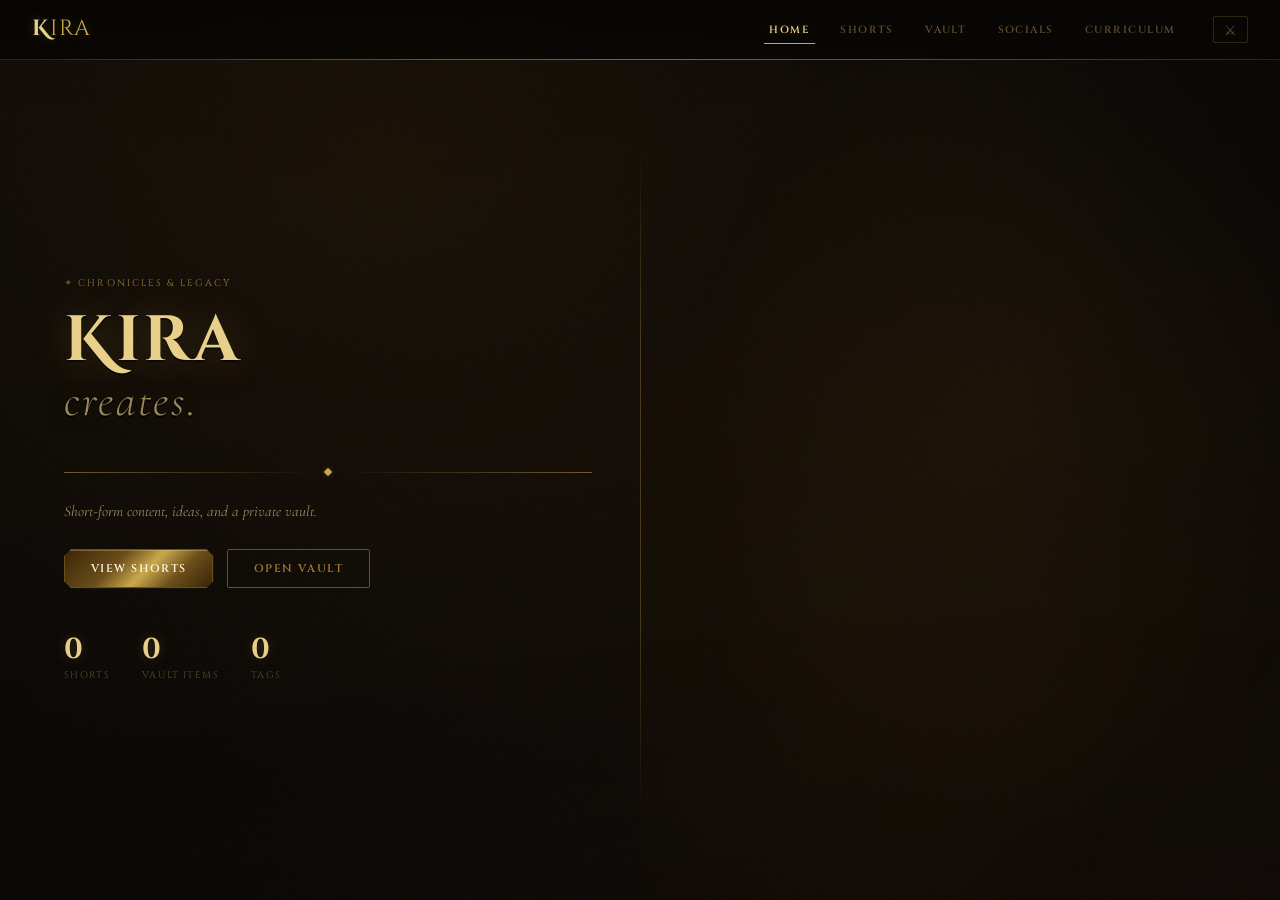
==== index.html @ d1245380 "Update index.html" ====
<!DOCTYPE html>
<html lang="en">
<head>
<meta charset="UTF-8">
<meta name="viewport" content="width=device-width, initial-scale=1.0">
<title>KIRA</title>
<link rel="preconnect" href="https://fonts.googleapis.com">
<link href="https://fonts.googleapis.com/css2?family=Cinzel:wght@400;700;900&family=Cinzel+Decorative:wght@400;700&family=Cormorant+Garamond:ital,wght@0,300;0,400;0,600;1,300;1,400&family=JetBrains+Mono:wght@300;400&display=swap" rel="stylesheet">
<link rel="stylesheet" href="css/style.css">
<style>
.vault-item-url a{font-family:var(--mono);font-size:.65rem;color:var(--gold-dark);text-decoration:none;display:block;overflow:hidden;text-overflow:ellipsis;white-space:nowrap;margin-bottom:.35rem;transition:color .15s}
.vault-item-url a:hover{color:var(--gold);text-decoration:underline}
.theme-row{display:grid;grid-template-columns:1fr 1fr;gap:.75rem}
.theme-field{display:flex;flex-direction:column;gap:.35rem}
.theme-field label{font-family:var(--display);font-size:.58rem;letter-spacing:.12em;text-transform:uppercase;color:var(--gold-dim)}
.color-wrap{display:flex;align-items:center;gap:.5rem}
.color-wrap input[type=color]{width:36px;height:28px;padding:2px;background:rgba(10,8,4,.8);border:1px solid rgba(201,168,76,.2);border-radius:3px;cursor:pointer;flex-shrink:0}
.range-wrap{display:flex;align-items:center;gap:.75rem}
.range-wrap input[type=range]{flex:1;accent-color:var(--gold)}
.range-wrap span{font-family:var(--mono);font-size:.75rem;color:var(--gold-dim);min-width:2.5rem}
.toggle-row{display:flex;align-items:center;justify-content:space-between;padding:.5rem 0;border-bottom:1px solid var(--border)}
.toggle-row:last-child{border-bottom:none}
.toggle-row label{font-family:var(--display);font-size:.65rem;letter-spacing:.1em;text-transform:uppercase;color:var(--text-dim);cursor:pointer}
.toggle-switch{position:relative;width:36px;height:20px;flex-shrink:0}
.toggle-switch input{opacity:0;width:0;height:0}
.toggle-slider{position:absolute;inset:0;background:rgba(201,168,76,.15);border:1px solid rgba(201,168,76,.2);border-radius:10px;cursor:pointer;transition:.2s}
.toggle-slider::before{content:'';position:absolute;width:14px;height:14px;left:2px;top:2px;background:var(--text-muted);border-radius:50%;transition:.2s}
.toggle-switch input:checked+.toggle-slider{background:rgba(201,168,76,.3);border-color:var(--gold-dark)}
.toggle-switch input:checked+.toggle-slider::before{transform:translateX(16px);background:var(--gold)}
</style>
</head>
<body>

<div class="bg-wrap">
  <div class="bg-img"></div>
  <div class="bg-overlay"></div>
  <div class="bg-grain"></div>
</div>

<div id="login-screen" style="display:none">
  <div class="login-box">
    <div class="login-glass">
      <div class="login-corner tl"></div><div class="login-corner tr"></div>
      <div class="login-corner bl"></div><div class="login-corner br"></div>
      <button class="login-close" id="btn-close-login">✕</button>
      <div class="login-emblem">
        <svg viewBox="0 0 80 70" xmlns="http://www.w3.org/2000/svg">
          <path d="M20 55 L20 36 L30 46 L40 22 L50 46 L60 36 L60 55 Z" stroke-linejoin="round"/>
          <rect x="18" y="55" width="44" height="5" rx="0.5"/>
          <circle cx="40" cy="22" r="2.5"/><circle cx="20" cy="36" r="2"/><circle cx="60" cy="36" r="2"/>
          <line x1="30" y1="60" x2="30" y2="65"/><line x1="40" y1="60" x2="40" y2="67"/><line x1="50" y1="60" x2="50" y2="65"/>
        </svg>
      </div>
      <div class="login-logo">K<span>ira</span></div>
      <p class="login-sub">Ye Private Chamber</p>
      <div class="field-group">
        <label class="field-label">Username</label>
        <input class="field-input" type="text" id="login-user" placeholder="Enter your name" autocomplete="username" autocorrect="off" autocapitalize="none">
      </div>
      <div class="field-group">
        <label class="field-label">Password</label>
        <input class="field-input" type="password" id="login-pass" placeholder="••••••••" autocomplete="current-password">
      </div>
      <div class="login-result" id="login-result" style="display:none"></div>
      <button class="btn-primary" id="btn-login" style="width:100%;margin-top:1.5rem;text-align:center;">Enter the Keep</button>
      <p class="login-hint">Thy session fadeth when the tab is sealed</p>
    </div>
  </div>
</div>

<div id="app">

<nav>
  <div class="nav-logo" id="nav-logo">K<span>ira</span></div>
  <div class="nav-links">
    <button class="active" data-page="home">Home</button>
    <button data-page="shorts" id="nav-shorts">Shorts</button>
    <button data-page="vault" id="nav-vault">Vault</button>
    <button data-page="socials" id="nav-socials">Socials</button>
    <button data-page="curriculum" id="nav-curriculum">Curriculum</button>
    <button data-page="settings" class="owner-only" style="display:none">Setup</button>
  </div>
  <div style="display:flex;align-items:center;gap:0.75rem;">
    <button class="nav-hamburger" id="nav-hamburger">&#9776;</button>
    <button class="btn-logout owner-only" id="btn-logout" title="Logout" style="display:none">&#x23FB;</button>
    <button class="btn-login-nav" id="btn-open-login" title="Enter the Keep">⚔</button>
  </div>
</nav>

<div class="page active" id="page-home">
  <div class="home-layout">
    <div class="home-left">
      <div class="home-eyebrow">Chronicles &amp; Legacy</div>
      <h1 class="home-h1" id="hero-title">Kira<em>creates.</em></h1>
      <div class="home-divider">
        <div class="home-divider-line"></div>
        <div class="home-divider-diamond"></div>
        <div class="home-divider-line" style="background:linear-gradient(90deg,transparent,rgba(201,168,76,0.5))"></div>
      </div>
      <p class="home-tagline" id="hero-tagline">Short-form content, ideas, and a private vault.</p>
      <div class="home-cta">
        <button class="btn-primary" data-goto="shorts">View Shorts</button>
        <button class="btn-ghost" data-goto="vault">Open Vault</button>
      </div>
      <div class="home-stats">
        <div class="stat-item"><span class="stat-num" id="stat-shorts">0</span><span class="stat-label">Shorts</span></div>
        <div class="stat-item"><span class="stat-num" id="stat-items">0</span><span class="stat-label">Vault Items</span></div>
        <div class="stat-item"><span class="stat-num" id="stat-tags">0</span><span class="stat-label">Tags</span></div>
      </div>
    </div>
    <div class="home-right"><div class="home-right-veil"></div></div>
  </div>
</div>

<div class="page" id="page-shorts">
  <div class="page-inner" style="display:flex;flex-direction:column;">
    <div class="section-header"><div><h2>Short<span>s</span></h2></div><p>Thine Moving Scrolls</p></div>
    <div class="filter-bar" id="filter-bar"><button class="filter-btn active" data-filter="all">All</button></div>
    <div class="shorts-grid" id="shorts-grid"></div>
    <button class="add-short-btn owner-only" id="btn-add-short" style="display:none">✦ Add Scroll</button>
  </div>
</div>

<div class="page" id="page-vault">
  <div class="page-inner" style="overflow:hidden;display:flex;flex-direction:column;">
    <div class="vault-layout" style="flex:1;overflow:hidden;">
      <div class="vault-sidebar">
        <div class="vault-sidebar-title">Categories</div>
        <div class="vault-cat active" data-vault-filter="all"><span class="vault-cat-icon">▦</span> All</div>
        <div class="vault-cat" data-vault-filter="link"><span class="vault-cat-icon">⊞</span> Links</div>
        <div class="vault-cat" data-vault-filter="note"><span class="vault-cat-icon">≡</span> Notes</div>
        <div class="vault-cat" data-vault-filter="file"><span class="vault-cat-icon">◫</span> Files</div>
        <div class="vault-cat" data-vault-filter="idea"><span class="vault-cat-icon">◇</span> Ideas</div>
        <div class="vault-cat" data-vault-filter="code"><span class="vault-cat-icon">&#60;/&#62;</span> Code</div>
        <div class="vault-divider"></div>
        <div id="tag-sidebar"></div>
        <div class="vault-divider"></div>
        <div class="discord-status">
          <div class="discord-dot" id="discord-dot"></div>
          <span id="discord-label">Connecting…</span>
        </div>
      </div>
      <div class="vault-main">
        <div class="vault-topbar">
          <input class="vault-search" placeholder="Search the chronicles…" id="vault-search-input">
          <button class="vault-add-btn owner-only" id="btn-add-vault" style="display:none">✦ New Scroll</button>
        </div>
        <div class="vault-cards" id="vault-cards"></div>
      </div>
    </div>
  </div>
</div>

<div class="page" id="page-socials">
  <div class="page-inner">
    <div class="section-header"><div><h2>So<span>cials</span></h2></div><p>Find me across the realm</p></div>
    <div class="socials-grid" id="socials-grid"><div class="socials-empty">Loading…</div></div>
    <div class="owner-only" id="socials-edit-area" style="display:none">
      <div class="settings-section" style="margin-top:2rem">
        <h3>Add <span>Social</span></h3>
        <div class="socials-form-row">
          <div class="field-group"><label class="field-label">Platform</label><input class="field-input" id="social-platform" placeholder="Instagram…"></div>
          <div class="field-group"><label class="field-label">URL</label><input class="field-input" id="social-url" placeholder="https://…"></div>
          <div class="field-group"><label class="field-label">Handle</label><input class="field-input" id="social-handle" placeholder="@kira"></div>
          <div class="field-group"><label class="field-label">Icon (emoji)</label><input class="field-input" id="social-icon" placeholder="📸"></div>
        </div>
        <div style="display:flex;align-items:center;gap:.5rem;margin-bottom:1rem">
          <input type="checkbox" id="social-public" checked style="accent-color:var(--gold);width:16px;height:16px">
          <label class="field-label" style="margin:0;cursor:pointer" for="social-public">Visible to public</label>
        </div>
        <button class="settings-save" id="btn-add-social">✦ Add Social</button>
        <div class="connection-result" id="social-result"></div>
      </div>
    </div>
  </div>
</div>

<div class="page" id="page-curriculum">
  <div class="page-inner">
    <div class="section-header"><div><h2>Curri<span>culum</span></h2></div><p>Chronicles of Experience</p></div>
    <div id="cv-content"><div class="cv-empty">No curriculum uploaded yet.</div></div>
    <div class="owner-only" id="cv-edit-area" style="display:none;margin-top:2rem">
      <div class="settings-section">
        <h3>Upload <span>CV</span></h3>
        <p>Host your PDF on Google Drive and paste the direct link below.</p>
        <div class="field-group" style="margin-top:1rem">
          <label class="field-label">PDF URL</label>
          <input class="field-input" type="url" id="cv-url-input" placeholder="https://drive.google.com/…">
        </div>
        <button class="settings-save" id="btn-save-cv" style="margin-top:.5rem">Seal the Scroll</button>
        <div class="connection-result" id="cv-result"></div>
      </div>
    </div>
  </div>
</div>

<div class="page" id="page-settings">
  <div class="page-inner">
    <div class="settings-inner">

      <div class="settings-section">
        <h3>Pro<span>file</span></h3>
        <div class="field-group"><label class="field-label">Display Name</label><input class="field-input" type="text" id="cfg-name" placeholder="Kira"></div>
        <div class="field-group"><label class="field-label">Tagline</label><input class="field-input" type="text" id="cfg-tagline" placeholder="Short-form content creator"></div>
        <div style="margin:1.25rem 0 1rem">
          <div style="font-family:var(--display);font-size:.62rem;letter-spacing:.12em;text-transform:uppercase;color:var(--gold-dim);margin-bottom:.75rem">Page Visibility</div>
          <div class="toggle-row">
            <label for="toggle-shorts">Shorts</label>
            <label class="toggle-switch"><input type="checkbox" id="toggle-shorts" checked><span class="toggle-slider"></span></label>
          </div>
          <div class="toggle-row">
            <label for="toggle-vault">Vault</label>
            <label class="toggle-switch"><input type="checkbox" id="toggle-vault" checked><span class="toggle-slider"></span></label>
          </div>
          <div class="toggle-row">
            <label for="toggle-socials">Socials</label>
            <label class="toggle-switch"><input type="checkbox" id="toggle-socials" checked><span class="toggle-slider"></span></label>
          </div>
          <div class="toggle-row">
            <label for="toggle-curriculum">Curriculum</label>
            <label class="toggle-switch"><input type="checkbox" id="toggle-curriculum" checked><span class="toggle-slider"></span></label>
          </div>
        </div>
        <button class="test-btn" id="btn-test-connection" style="margin-bottom:.75rem">Test Connection</button>
        <div class="connection-result" id="connection-result"></div>
        <br>
        <button class="settings-save" id="btn-save-profile">Save Profile</button>
        <div class="connection-result" id="profile-result"></div>
      </div>

      <div class="settings-section">
        <h3>Theme <span>Editor</span></h3>
        <p>Live preview as you change — save to apply permanently.</p>
        <div style="margin-top:1.25rem">
          <div class="theme-row">
            <div class="theme-field">
              <label>Primary Gold</label>
              <div class="color-wrap"><input type="color" id="theme-gold-picker" value="#c9a84c"><input class="field-input" type="text" id="theme-gold" value="#c9a84c" placeholder="#c9a84c"></div>
            </div>
            <div class="theme-field">
              <label>Gold Light</label>
              <div class="color-wrap"><input type="color" id="theme-gold-light-picker" value="#e8d08a"><input class="field-input" type="text" id="theme-gold-light" value="#e8d08a" placeholder="#e8d08a"></div>
            </div>
            <div class="theme-field">
              <label>Gold Dim</label>
              <div class="color-wrap"><input type="color" id="theme-gold-dim-picker" value="#a07c30"><input class="field-input" type="text" id="theme-gold-dim" value="#a07c30" placeholder="#a07c30"></div>
            </div>
            <div class="theme-field">
              <label>Background</label>
              <div class="color-wrap"><input type="color" id="theme-bg-picker" value="#080604"><input class="field-input" type="text" id="theme-bg" value="#080604" placeholder="#080604"></div>
            </div>
            <div class="theme-field">
              <label>Surface</label>
              <div class="color-wrap"><input type="color" id="theme-surface-picker" value="#0f0c07"><input class="field-input" type="text" id="theme-surface" value="#0f0c07" placeholder="#0f0c07"></div>
            </div>
            <div class="theme-field">
              <label>Text</label>
              <div class="color-wrap"><input type="color" id="theme-text-picker" value="#e8dcc8"><input class="field-input" type="text" id="theme-text" value="#e8dcc8" placeholder="#e8dcc8"></div>
            </div>
            <div class="theme-field">
              <label>Text Dim</label>
              <div class="color-wrap"><input type="color" id="theme-text-dim-picker" value="#9a8860"><input class="field-input" type="text" id="theme-text-dim" value="#9a8860" placeholder="#9a8860"></div>
            </div>
          </div>
          <div class="theme-field" style="margin-top:1rem">
            <label>Background Image URL</label>
            <input class="field-input" type="url" id="theme-bg-url" placeholder="https://i.imgur.com/...">
          </div>
          <div class="theme-field" style="margin-top:.75rem">
            <label>Background Opacity</label>
            <div class="range-wrap">
              <input type="range" id="theme-bg-opacity" min="0" max="1" step="0.05" value="0.45">
              <span id="theme-bg-opacity-val">0.45</span>
            </div>
          </div>
        </div>
        <div style="display:flex;gap:.75rem;margin-top:1.5rem;flex-wrap:wrap">
          <button class="settings-save" id="btn-save-theme">Seal the Theme</button>
          <button class="test-btn" id="btn-reset-theme">Reset to Default</button>
        </div>
        <div class="connection-result" id="theme-result"></div>
      </div>

    </div>
  </div>
</div>

</div>

<div class="modal-backdrop" id="modal-short">
  <div class="modal">
    <div class="modal-title">Add Scroll</div>
    <div class="field-group"><label class="field-label">Title</label><input class="field-input" type="text" id="short-title" placeholder="Name thy scroll…"></div>
    <div class="field-group"><label class="field-label">URL</label><input class="field-input" type="url" id="short-url" placeholder="https://…"></div>
    <div class="field-group"><label class="field-label">Category</label><input class="field-input" type="text" id="short-cat" placeholder="e.g. Battles, Wisdom…"></div>
    <div class="field-group"><label class="field-label">Views (optional)</label><input class="field-input" type="text" id="short-views" placeholder="e.g. 12.4K"></div>
    <div style="display:flex;align-items:center;gap:.5rem;margin-bottom:1rem">
      <input type="checkbox" id="short-public" checked style="accent-color:var(--gold);width:16px;height:16px">
      <label class="field-label" style="margin:0;cursor:pointer" for="short-public">Visible to public</label>
    </div>
    <div class="saving-indicator" id="short-saving">Dispatching courier…</div>
    <div class="modal-footer">
      <button class="modal-cancel" data-close="modal-short">Cancel</button>
      <button class="btn-primary" id="btn-confirm-short">Add Scroll</button>
    </div>
  </div>
</div>

<div class="modal-backdrop" id="modal-vault">
  <div class="modal">
    <div class="modal-title">New Chronicle Entry</div>
    <div class="type-select">
      <button class="type-opt active" data-type="link">Link</button>
      <button class="type-opt" data-type="note">Note</button>
      <button class="type-opt" data-type="idea">Idea</button>
      <button class="type-opt" data-type="file">File</button>
      <button class="type-opt" data-type="code">Code</button>
    </div>
    <div class="field-group"><label class="field-label">Title</label><input class="field-input" type="text" id="vault-title" placeholder="Title…"></div>
    <div class="field-group" id="vault-url-group"><label class="field-label">URL</label><input class="field-input" type="url" id="vault-url" placeholder="https://…"></div>
    <div class="field-group" id="vault-file-group" style="display:none">
      <label class="field-label">File</label>
      <div class="file-drop-zone" id="vault-file-drop">
        <span class="file-drop-icon">📂</span>
        <span id="vault-file-label">Drag & drop or click to browse</span>
        <input type="file" id="vault-file-input" accept=".txt,.js,.ts,.py,.cs,.java,.html,.css,.json,.md,.xml,.csv,.sh,.sql" style="display:none">
      </div>
      <div class="field-hint">Or paste a direct URL below</div>
      <input class="field-input" type="url" id="vault-file-url" placeholder="https://…" style="margin-top:.5rem">
    </div>
    <div class="field-group" id="vault-lang-group" style="display:none"><label class="field-label">Language</label><input class="field-input" type="text" id="vault-lang" placeholder="e.g. javascript, python…"></div>
    <div class="field-group"><label class="field-label" id="vault-content-label">Content / Notes</label><textarea class="field-input" id="vault-content" rows="4" placeholder="Write thy chronicle…" style="font-family:var(--mono);font-size:.8rem"></textarea></div>
    <div class="field-group"><label class="field-label">Tags (comma-separated)</label><input class="field-input" type="text" id="vault-tags" placeholder="e.g. sorcery, battles"></div>
    <div style="display:flex;align-items:center;gap:.5rem;margin-bottom:1rem">
      <input type="checkbox" id="vault-public" checked style="accent-color:var(--gold);width:16px;height:16px">
      <label class="field-label" style="margin:0;cursor:pointer" for="vault-public">Visible to public</label>
    </div>
    <div class="saving-indicator" id="vault-saving">Dispatching courier…</div>
    <div class="modal-footer">
      <button class="modal-cancel" data-close="modal-vault">Cancel</button>
      <button class="btn-primary" id="btn-confirm-vault">Inscribe to Vault</button>
    </div>
  </div>
</div>

<script src="js/app.js"></script>
</body>
</html>
---- css/style.css ----
/* ═══════════════════════════════════════════════════════════════════
   KIRA PORTFOLIO — style.css
   Medieval Dark. Gold & Shadow. Full rebuild.
   ═══════════════════════════════════════════════════════════════════ */

@import url('https://fonts.googleapis.com/css2?family=Cinzel:wght@400;600;700;900&family=Cinzel+Decorative:wght@400;700&family=Cormorant+Garamond:ital,wght@0,300;0,400;0,600;1,300;1,400&family=JetBrains+Mono:wght@300;400&display=swap');

/* ── VARIABLES ─────────────────────────────────────────────────── */
:root {
  --gold:        #c9a84c;
  --gold-light:  #e8d08a;
  --gold-dim:    #a07c30;
  --gold-dark:   #6b4e1a;
  --gold-glow:   rgba(201,168,76,0.25);

  --bg:          #080604;
  --surface:     #0f0c07;
  --surface2:    #161008;
  --surface3:    #1e1508;
  --border:      rgba(201,168,76,0.18);
  --border-med:  rgba(201,168,76,0.35);

  --text:        #e8dcc8;
  --text-dim:    #9a8860;
  --text-muted:  #5c4e30;
  --ink:         #f0e6cc;

  --nav-h:       60px;
  --serif:       'Cormorant Garamond', Georgia, serif;
  --display:     'Cinzel', serif;
  --display2:    'Cinzel Decorative', serif;
  --mono:        'JetBrains Mono', monospace;

  --radius:      2px;
  --shadow:      0 4px 24px rgba(0,0,0,0.8), 0 0 1px rgba(201,168,76,0.1);
  --shadow-gold: 0 0 20px rgba(201,168,76,0.2), 0 4px 12px rgba(0,0,0,0.7);
}

/* ── RESET ─────────────────────────────────────────────────────── */
*, *::before, *::after { box-sizing: border-box; margin: 0; padding: 0; }
html { height: 100%; }
body {
  height: 100%;
  background: var(--bg);
  color: var(--text);
  font-family: var(--serif);
  font-size: 15px;
  line-height: 1.6;
  overflow-x: hidden;
  -webkit-font-smoothing: antialiased;
}

/* ── SCROLLBAR ──────────────────────────────────────────────────── */
::-webkit-scrollbar { width: 5px; }
::-webkit-scrollbar-track { background: #050402; }
::-webkit-scrollbar-thumb {
  background: linear-gradient(180deg, var(--gold-dark), #2a1a06);
  border-radius: 3px;
}
::-webkit-scrollbar-thumb:hover { background: var(--gold-dim); }

/* ── BACKGROUND ─────────────────────────────────────────────────── */
.bg-wrap {
  position: fixed; inset: 0; z-index: 0; pointer-events: none;
}
.bg-img {
  position: fixed; inset: 0;
  background: var(--bg-image, none) center center / cover no-repeat fixed;
  opacity: 0.45;
  transition: opacity 1s ease;
  will-change: transform;
}
.bg-overlay {
  position: absolute; inset: 0;
  background: radial-gradient(ellipse at 30% 20%, rgba(90,55,10,0.2) 0%, transparent 60%),
              radial-gradient(ellipse at 80% 80%, rgba(40,20,5,0.25) 0%, transparent 60%),
              linear-gradient(180deg, rgba(8,6,4,0.5) 0%, rgba(8,6,4,0.2) 50%, rgba(8,6,4,0.65) 100%);
}
.bg-grain {
  position: absolute; inset: 0; opacity: 0.04;
  background-image: url("data:image/svg+xml,%3Csvg viewBox='0 0 256 256' xmlns='http://www.w3.org/2000/svg'%3E%3Cfilter id='n'%3E%3CfeTurbulence type='fractalNoise' baseFrequency='0.9' numOctaves='4' stitchTiles='stitch'/%3E%3C/filter%3E%3Crect width='100%25' height='100%25' filter='url(%23n)'/%3E%3C/svg%3E");
  background-size: 200px;
}

/* ── TYPOGRAPHY ─────────────────────────────────────────────────── */
h1, h2, h3, h4 {
  font-family: var(--display);
  font-weight: 600;
  color: var(--gold-light);
  letter-spacing: 0.06em;
  text-shadow: 0 0 20px var(--gold-glow), 0 1px 0 rgba(0,0,0,0.8);
}
h2 { font-size: 1.6rem; }
h2 span, h3 span { color: var(--gold); }
h3 { font-size: 1.1rem; }
p { color: var(--text-dim); font-size: 0.9rem; line-height: 1.7; }
code { font-family: var(--mono); }

/* ── NAV ────────────────────────────────────────────────────────── */
nav {
  position: fixed; top: 0; left: 0; right: 0; z-index: 100;
  height: var(--nav-h);
  display: flex; align-items: center;
  padding: 0 2rem;
  gap: 1.5rem;
  background: linear-gradient(180deg, rgba(8,6,4,0.98) 0%, rgba(8,6,4,0.85) 100%);
  border-bottom: 1px solid var(--border);
  backdrop-filter: blur(12px);
  -webkit-backdrop-filter: blur(12px);
}
nav::after {
  content: '';
  position: absolute; bottom: -1px; left: 0; right: 0;
  height: 1px;
  background: linear-gradient(90deg, transparent 0%, var(--gold-dim) 30%, var(--gold) 50%, var(--gold-dim) 70%, transparent 100%);
  opacity: 0.5;
}
.nav-logo {
  font-family: var(--display2);
  font-size: 1.35rem;
  font-weight: 700;
  color: var(--gold-light);
  text-shadow: 0 0 12px var(--gold-glow);
  letter-spacing: 0.06em;
  cursor: pointer;
  white-space: nowrap;
  flex-shrink: 0;
  transition: text-shadow 0.2s;
}
.nav-logo span { color: var(--gold); font-weight: 400; }
.nav-logo:hover { text-shadow: 0 0 20px rgba(201,168,76,0.5); }
.nav-links {
  display: flex; align-items: center; gap: 0.25rem;
  margin-left: auto;
}
.nav-links button {
  font-family: var(--display);
  font-size: 0.65rem;
  font-weight: 600;
  letter-spacing: 0.14em;
  text-transform: uppercase;
  color: var(--text-muted);
  background: transparent;
  border: none;
  padding: 0.45rem 0.85rem;
  cursor: pointer;
  transition: color 0.2s, text-shadow 0.2s;
  position: relative;
}
.nav-links button::after {
  content: '';
  position: absolute; bottom: 0; left: 50%; right: 50%;
  height: 1px;
  background: var(--gold);
  transition: left 0.25s, right 0.25s;
}
.nav-links button:hover { color: var(--text-dim); }
.nav-links button.active {
  color: var(--gold-light);
  text-shadow: 0 0 8px var(--gold-glow);
}
.nav-links button.active::after { left: 12%; right: 12%; }
.nav-hamburger {
  display: none;
  background: transparent; border: 1px solid var(--border-med);
  color: var(--gold-dim); font-size: 1rem;
  padding: 0.35rem 0.6rem; cursor: pointer; border-radius: var(--radius);
}
.btn-logout {
  background: transparent;
  border: 1px solid rgba(201,168,76,0.2);
  color: var(--text-muted);
  font-size: 1rem;
  padding: 0.3rem 0.55rem;
  cursor: pointer;
  border-radius: var(--radius);
  transition: color 0.2s, border-color 0.2s;
}
.btn-logout:hover { color: var(--gold-dim); border-color: var(--gold-dim); }

/* ── SHARED BUTTON STYLES ──────────────────────────────────────── */
.btn-primary {
  font-family: var(--display);
  font-size: 0.7rem;
  font-weight: 600;
  letter-spacing: 0.14em;
  text-transform: uppercase;
  color: #fdf5e0;
  background: linear-gradient(135deg, #3a2508 0%, #6b4e1a 35%, #c9a84c 55%, #6b4e1a 75%, #3a2508 100%);
  border: 1px solid var(--gold-dark);
  padding: 0.7rem 1.6rem;
  cursor: pointer;
  border-radius: var(--radius);
  box-shadow: 0 0 0 1px rgba(201,168,76,0.2), inset 0 1px 0 rgba(232,208,138,0.3), var(--shadow);
  clip-path: polygon(7px 0%, calc(100% - 7px) 0%, 100% 7px, 100% calc(100% - 7px), calc(100% - 7px) 100%, 7px 100%, 0% calc(100% - 7px), 0% 7px);
  transition: all 0.2s ease;
  position: relative;
}
.btn-primary:hover {
  background: linear-gradient(135deg, #4a3010 0%, #8a6820 35%, #e8d08a 55%, #8a6820 75%, #4a3010 100%);
  box-shadow: 0 0 22px rgba(201,168,76,0.4), inset 0 1px 0 rgba(255,233,136,0.4), 0 4px 12px rgba(0,0,0,0.8);
  transform: translateY(-1px);
}
.btn-primary:active { transform: translateY(0); }

.btn-ghost {
  font-family: var(--display);
  font-size: 0.7rem;
  font-weight: 600;
  letter-spacing: 0.14em;
  text-transform: uppercase;
  color: var(--gold-dim);
  background: transparent;
  border: 1px solid var(--gold-dark);
  padding: 0.7rem 1.6rem;
  cursor: pointer;
  border-radius: var(--radius);
  transition: all 0.2s ease;
}
.btn-ghost:hover {
  color: var(--gold-light);
  border-color: var(--gold);
  background: rgba(201,168,76,0.06);
  box-shadow: 0 0 10px rgba(201,168,76,0.15);
}

/* ── FORM FIELDS ────────────────────────────────────────────────── */
.field-group {
  display: flex; flex-direction: column; gap: 0.4rem;
  margin-bottom: 1rem;
}
.field-label {
  font-family: var(--display);
  font-size: 0.62rem;
  font-weight: 600;
  letter-spacing: 0.14em;
  text-transform: uppercase;
  color: var(--gold-dim);
}
.field-hint {
  font-size: 0.72rem;
  color: var(--text-muted);
  font-family: var(--serif);
  font-style: italic;
  margin-top: 0.25rem;
}
.field-input {
  font-family: var(--serif);
  font-size: 0.9rem;
  color: var(--ink);
  background: rgba(10,8,4,0.7);
  border: 1px solid rgba(201,168,76,0.2);
  border-radius: var(--radius);
  padding: 0.6rem 0.85rem;
  width: 100%;
  transition: border-color 0.2s, box-shadow 0.2s;
  caret-color: var(--gold);
}
.field-input:focus {
  outline: none;
  border-color: var(--gold-dim);
  box-shadow: 0 0 0 2px rgba(201,168,76,0.1);
}
.field-input::placeholder { color: var(--text-muted); font-style: italic; }
textarea.field-input { resize: vertical; min-height: 80px; }

/* ── LOGIN SCREEN ───────────────────────────────────────────────── */
#login-screen {
  position: fixed; inset: 0; z-index: 50;
  display: flex; align-items: center; justify-content: center;
  background: radial-gradient(ellipse at center, #120d05 0%, #080604 70%);
}
.login-box {
  width: 100%; max-width: 420px; padding: 1.5rem;
}
.login-glass {
  position: relative;
  background: linear-gradient(160deg, rgba(22,16,8,0.95) 0%, rgba(12,9,4,0.98) 100%);
  border: 1px solid rgba(201,168,76,0.25);
  border-radius: 3px;
  padding: 2.5rem 2rem 2rem;
  box-shadow: 0 0 60px rgba(0,0,0,0.8), 0 0 0 1px rgba(201,168,76,0.08), inset 0 1px 0 rgba(201,168,76,0.1);
}
/* Ornament corners */
.login-corner {
  position: absolute; width: 14px; height: 14px;
  border-color: var(--gold-dark); border-style: solid;
}
.login-corner.tl { top: 8px; left: 8px; border-width: 1px 0 0 1px; }
.login-corner.tr { top: 8px; right: 8px; border-width: 1px 1px 0 0; }
.login-corner.bl { bottom: 8px; left: 8px; border-width: 0 0 1px 1px; }
.login-corner.br { bottom: 8px; right: 8px; border-width: 0 1px 1px 0; }

/* Top divider line */
.login-glass::before {
  content: '';
  display: block;
  height: 1px;
  background: linear-gradient(90deg, transparent, var(--gold-dark), var(--gold), var(--gold-dark), transparent);
  margin-bottom: 1.75rem;
}

.login-emblem {
  display: flex; justify-content: center; margin-bottom: 0.75rem;
}
.login-emblem svg {
  width: 52px; height: 46px;
  fill: none;
  stroke: var(--gold-dim);
  stroke-width: 1.2;
  filter: drop-shadow(0 0 6px rgba(201,168,76,0.3));
}
.login-logo {
  font-family: var(--display2);
  font-size: 2.2rem;
  font-weight: 700;
  text-align: center;
  color: var(--gold-light);
  letter-spacing: 0.06em;
  text-shadow: 0 0 20px rgba(201,168,76,0.4), 0 1px 0 rgba(0,0,0,0.8);
  line-height: 1;
  margin-bottom: 0.3rem;
}
.login-logo span { color: var(--gold); font-weight: 400; }
.login-sub {
  text-align: center;
  font-family: var(--serif);
  font-style: italic;
  font-size: 0.82rem;
  color: var(--text-muted);
  letter-spacing: 0.06em;
  margin-bottom: 1.75rem;
}
.login-result {
  min-height: 1.2rem;
  font-family: var(--serif);
  font-size: 0.82rem;
  font-style: italic;
  text-align: center;
  padding: 0.3rem 0;
}
.login-result.ok { color: #7aad5a; }
.login-result.err { color: #cc6644; }
.login-hint {
  text-align: center;
  font-family: var(--serif);
  font-style: italic;
  font-size: 0.72rem;
  color: var(--text-muted);
  margin-top: 1rem;
}

/* ── SETUP SCREEN ───────────────────────────────────────────────── */
#setup-screen {
  position: fixed; inset: 0; z-index: 50;
  overflow-y: auto;
  background: radial-gradient(ellipse at center, #120d05 0%, #080604 70%);
  padding: 2rem 1.5rem;
  align-items: flex-start;
  justify-content: center;
}
.setup-box {
  width: 100%; max-width: 480px; margin: 0 auto;
}

/* ── APP SHELL ──────────────────────────────────────────────────── */
#app {
  position: relative; z-index: 1;
  min-height: 100vh;
  padding-top: var(--nav-h);
}

/* ── PAGES ──────────────────────────────────────────────────────── */
.page { display: none; }
.page.active { display: block; }

.page-inner {
  max-width: 1100px;
  margin: 0 auto;
  padding: 2.5rem 2rem;
  min-height: calc(100vh - var(--nav-h));
}

.section-header {
  margin-bottom: 2rem;
}
.section-header h2 { margin-bottom: 0.25rem; }
.section-header p {
  font-style: italic;
  color: var(--text-muted);
  font-size: 0.82rem;
  letter-spacing: 0.04em;
}
.section-header::after {
  content: '';
  display: block;
  height: 1px;
  background: linear-gradient(90deg, var(--gold-dark), transparent);
  margin-top: 1rem;
  opacity: 0.6;
}

/* ── HOME PAGE ──────────────────────────────────────────────────── */
#page-home {
  min-height: calc(100vh - var(--nav-h));
}
.home-layout {
  display: grid;
  grid-template-columns: 1fr 1fr;
  min-height: calc(100vh - var(--nav-h));
}
.home-left {
  display: flex; flex-direction: column; justify-content: center;
  padding: 4rem 3rem 4rem 5vw;
  position: relative; z-index: 1;
}
.home-eyebrow {
  font-family: var(--display);
  font-size: 0.6rem;
  letter-spacing: 0.22em;
  text-transform: uppercase;
  color: var(--gold-dim);
  margin-bottom: 1rem;
}
.home-eyebrow::before { content: '✦  '; color: var(--gold-dark); }
.home-h1 {
  font-family: var(--display2);
  font-size: clamp(2.8rem, 5vw, 4.5rem);
  font-weight: 700;
  line-height: 1.05;
  color: var(--gold-light);
  text-shadow: 0 0 40px rgba(201,168,76,0.25), 0 2px 0 rgba(0,0,0,0.8);
  margin-bottom: 1.25rem;
  letter-spacing: 0.04em;
}
.home-h1 em {
  display: block;
  font-family: var(--serif);
  font-style: italic;
  font-weight: 300;
  font-size: 0.7em;
  color: var(--text-dim);
  letter-spacing: 0.06em;
  margin-top: 0.2rem;
}
/* Divider ornament */
.home-divider {
  display: flex; align-items: center; gap: 0.6rem;
  margin: 1.5rem 0;
}
.home-divider-line {
  flex: 1; height: 1px;
  background: linear-gradient(90deg, rgba(201,168,76,0.5), transparent);
}
.home-divider-diamond {
  width: 6px; height: 6px;
  background: var(--gold);
  transform: rotate(45deg);
  box-shadow: 0 0 6px var(--gold-glow);
  flex-shrink: 0;
}
.home-cta {
  display: flex; gap: 0.85rem; flex-wrap: wrap;
  margin-bottom: 3rem;
}
.home-stats {
  display: flex; gap: 2rem;
}
.stat-item { display: flex; flex-direction: column; }
.stat-num {
  font-family: var(--display);
  font-size: 1.8rem;
  font-weight: 700;
  color: var(--gold-light);
  line-height: 1;
  text-shadow: 0 0 12px var(--gold-glow);
}
.stat-label {
  font-family: var(--display);
  font-size: 0.6rem;
  letter-spacing: 0.14em;
  text-transform: uppercase;
  color: var(--text-muted);
  margin-top: 0.2rem;
}
.home-right {
  position: relative;
  overflow: hidden;
}
.home-right-veil {
  position: absolute; inset: 0;
  background:
    radial-gradient(ellipse at 60% 40%, rgba(120,80,20,0.12) 0%, transparent 60%),
    radial-gradient(ellipse at 30% 70%, rgba(60,40,10,0.15) 0%, transparent 50%);
}
/* Decorative vertical border */
.home-right::before {
  content: '';
  position: absolute; left: 0; top: 10%; bottom: 10%;
  width: 1px;
  background: linear-gradient(180deg, transparent, rgba(201,168,76,0.3) 30%, rgba(201,168,76,0.3) 70%, transparent);
}

/* ── SHORTS PAGE ────────────────────────────────────────────────── */
.filter-bar {
  display: flex; flex-wrap: wrap; gap: 0.4rem;
  margin-bottom: 1.5rem;
}
.filter-btn {
  font-family: var(--display);
  font-size: 0.62rem;
  letter-spacing: 0.1em;
  text-transform: uppercase;
  color: var(--text-muted);
  background: rgba(15,12,7,0.8);
  border: 1px solid rgba(201,168,76,0.15);
  padding: 0.35rem 0.85rem;
  cursor: pointer;
  border-radius: var(--radius);
  transition: all 0.18s;
}
.filter-btn:hover {
  color: var(--gold-dim);
  border-color: var(--gold-dark);
}
.filter-btn.active {
  color: var(--gold-light);
  background: linear-gradient(135deg, #2a1a06 0%, #4a3010 100%);
  border-color: var(--gold-dark);
  box-shadow: 0 0 8px rgba(201,168,76,0.15);
}
.shorts-grid {
  display: grid;
  grid-template-columns: repeat(auto-fill, minmax(220px, 1fr));
  gap: 1rem;
}
.short-card {
  background: var(--surface2);
  border: 1px solid var(--border);
  border-radius: 3px;
  overflow: hidden;
  cursor: pointer;
  transition: transform 0.2s, border-color 0.2s, box-shadow 0.2s;
}
.short-card:hover {
  transform: translateY(-2px);
  border-color: var(--gold-dark);
  box-shadow: var(--shadow-gold);
}
.short-thumb {
  height: 130px;
  position: relative;
  overflow: hidden;
}
.thumb-gradient {
  position: absolute; inset: 0;
  background: linear-gradient(180deg, transparent 40%, rgba(0,0,0,0.7) 100%);
}
.play-icon {
  position: absolute; top: 50%; left: 50%; transform: translate(-50%,-50%);
  width: 32px; height: 32px;
  background: rgba(201,168,76,0.15);
  border: 1px solid rgba(201,168,76,0.4);
  border-radius: 50%;
  display: flex; align-items: center; justify-content: center;
}
.play-icon svg { width: 12px; height: 12px; fill: var(--gold-light); }
.thumb-tag {
  position: absolute; bottom: 6px; left: 8px;
  font-family: var(--display);
  font-size: 0.55rem;
  letter-spacing: 0.1em;
  text-transform: uppercase;
  color: var(--gold-dim);
  background: rgba(0,0,0,0.5);
  padding: 2px 6px;
  border-radius: 1px;
}
.short-info { padding: 0.75rem; }
.short-title {
  font-family: var(--serif);
  font-weight: 600;
  font-size: 0.88rem;
  color: var(--text);
  margin-bottom: 0.3rem;
}
.short-meta { display: flex; gap: 0.5rem; align-items: center; }
.short-date, .short-views {
  font-family: var(--display);
  font-size: 0.58rem;
  letter-spacing: 0.08em;
  color: var(--text-muted);
}
.short-empty {
  font-style: italic; color: var(--text-muted);
  font-size: 0.9rem; padding: 2rem 0;
}
.add-short-btn {
  display: block;
  margin: 2rem auto 0;
  font-family: var(--display);
  font-size: 0.65rem;
  letter-spacing: 0.12em;
  text-transform: uppercase;
  color: var(--gold-dim);
  background: transparent;
  border: 1px solid var(--gold-dark);
  padding: 0.55rem 1.5rem;
  cursor: pointer;
  border-radius: var(--radius);
  transition: all 0.2s;
}
.add-short-btn:hover {
  color: var(--gold-light);
  border-color: var(--gold);
  background: rgba(201,168,76,0.06);
  box-shadow: 0 0 10px rgba(201,168,76,0.15);
}

/* ── VAULT PAGE ─────────────────────────────────────────────────── */
.vault-layout {
  display: grid;
  grid-template-columns: 190px 1fr;
  gap: 1.5rem;
  height: calc(100vh - var(--nav-h) - 5rem);
}
.vault-sidebar {
  background: rgba(10,7,3,0.6);
  border: 1px solid var(--border);
  border-radius: 3px;
  padding: 1rem 0.75rem;
  overflow-y: auto;
  display: flex; flex-direction: column; gap: 0.15rem;
}
.vault-sidebar-title {
  font-family: var(--display);
  font-size: 0.58rem;
  letter-spacing: 0.16em;
  text-transform: uppercase;
  color: var(--text-muted);
  padding: 0.5rem 0.5rem 0.6rem;
  border-bottom: 1px solid var(--border);
  margin-bottom: 0.3rem;
}
.vault-cat {
  display: flex; align-items: center; gap: 0.5rem;
  padding: 0.45rem 0.6rem;
  font-family: var(--display);
  font-size: 0.62rem;
  letter-spacing: 0.08em;
  color: var(--text-muted);
  cursor: pointer;
  border-radius: var(--radius);
  transition: all 0.15s;
}
.vault-cat:hover { color: var(--gold-dim); background: rgba(201,168,76,0.04); }
.vault-cat.active {
  color: var(--gold-light);
  background: linear-gradient(90deg, rgba(201,168,76,0.1), transparent);
  border-left: 2px solid var(--gold-dark);
  padding-left: calc(0.6rem - 2px);
}
.vault-cat-icon { font-size: 0.75rem; color: var(--gold-dark); }
.vault-divider { height: 1px; background: var(--border); margin: 0.5rem 0; }
.discord-status {
  display: flex; align-items: center; gap: 0.4rem;
  padding: 0.4rem 0.5rem;
  margin-top: auto;
}
.discord-dot {
  width: 6px; height: 6px; border-radius: 50%;
  background: #4a7c40;
  box-shadow: 0 0 5px rgba(74,124,64,0.6);
  flex-shrink: 0;
}
#discord-label {
  font-family: var(--display);
  font-size: 0.55rem;
  letter-spacing: 0.06em;
  color: var(--text-muted);
}
.vault-main {
  display: flex; flex-direction: column; gap: 1rem; overflow: hidden;
}
.vault-topbar {
  display: flex; gap: 0.75rem; align-items: center; flex-shrink: 0;
}
.vault-search {
  flex: 1;
  font-family: var(--serif);
  font-size: 0.85rem;
  color: var(--ink);
  background: rgba(10,8,4,0.7);
  border: 1px solid var(--border);
  border-radius: var(--radius);
  padding: 0.55rem 0.9rem;
  caret-color: var(--gold);
  transition: border-color 0.2s;
}
.vault-search:focus { outline: none; border-color: var(--gold-dark); }
.vault-search::placeholder { color: var(--text-muted); font-style: italic; }
.vault-add-btn {
  font-family: var(--display);
  font-size: 0.62rem;
  letter-spacing: 0.1em;
  text-transform: uppercase;
  color: var(--gold-dim);
  background: rgba(10,8,4,0.7);
  border: 1px solid var(--gold-dark);
  padding: 0.55rem 1rem;
  cursor: pointer;
  border-radius: var(--radius);
  white-space: nowrap;
  transition: all 0.2s;
  flex-shrink: 0;
}
.vault-add-btn:hover {
  color: var(--gold-light);
  border-color: var(--gold);
  background: rgba(201,168,76,0.06);
  box-shadow: 0 0 10px rgba(201,168,76,0.15);
}
.vault-cards {
  flex: 1; overflow-y: auto;
  display: grid;
  grid-template-columns: repeat(auto-fill, minmax(240px, 1fr));
  gap: 0.85rem;
  align-content: start;
  padding-right: 0.25rem;
}
.vault-item {
  background: linear-gradient(160deg, rgba(18,13,6,0.9) 0%, rgba(10,8,4,0.95) 100%);
  border: 1px solid var(--border);
  border-radius: 3px;
  padding: 1rem;
  cursor: pointer;
  transition: border-color 0.2s, transform 0.15s, box-shadow 0.2s;
  position: relative;
  overflow: hidden;
}
.vault-item::before {
  content: '';
  position: absolute; top: 0; left: 0; right: 0; height: 1px;
  background: linear-gradient(90deg, transparent, rgba(201,168,76,0.2), transparent);
}
.vault-item:hover {
  border-color: var(--gold-dark);
  transform: translateY(-1px);
  box-shadow: 0 6px 20px rgba(0,0,0,0.6), 0 0 0 1px rgba(201,168,76,0.08);
}
.vault-item-type {
  font-family: var(--display);
  font-size: 0.55rem;
  letter-spacing: 0.14em;
  text-transform: uppercase;
  color: var(--gold-dark);
  margin-bottom: 0.5rem;
}
.vault-item-title {
  font-family: var(--serif);
  font-weight: 600;
  font-size: 0.88rem;
  color: var(--text);
  margin-bottom: 0.35rem;
  line-height: 1.3;
}
.vault-item-preview {
  font-size: 0.78rem;
  color: var(--text-muted);
  font-style: italic;
  margin-bottom: 0.5rem;
  line-height: 1.5;
}
.vault-item-url {
  font-family: var(--mono);
  font-size: 0.65rem;
  color: var(--gold-dark);
  margin-bottom: 0.5rem;
  overflow: hidden; text-overflow: ellipsis; white-space: nowrap;
}
.vault-item-footer {
  display: flex; justify-content: space-between; align-items: flex-end;
  margin-top: 0.5rem; gap: 0.5rem;
}
.vault-tag {
  font-family: var(--display);
  font-size: 0.55rem;
  letter-spacing: 0.08em;
  color: var(--gold-dim);
  border: 1px solid rgba(201,168,76,0.2);
  background: rgba(90,62,27,0.15);
  padding: 1px 5px;
  border-radius: 1px;
}
.vault-date {
  font-family: var(--display);
  font-size: 0.55rem;
  color: var(--text-muted);
  white-space: nowrap;
  flex-shrink: 0;
}
.vault-empty {
  font-style: italic; color: var(--text-muted);
  font-size: 0.9rem; padding: 2rem 0; grid-column: 1/-1;
}

/* ── SETTINGS PAGE ──────────────────────────────────────────────── */
.settings-inner {
  display: grid;
  grid-template-columns: 1fr 1fr;
  gap: 2rem;
}
@media (max-width: 700px) {
  .settings-inner { grid-template-columns: 1fr; }
}
.settings-section {
  background: rgba(12,9,4,0.7);
  border: 1px solid var(--border);
  border-radius: 3px;
  padding: 1.75rem;
  position: relative;
}
.settings-section::before {
  content: '';
  position: absolute; top: 0; left: 20px; right: 20px; height: 1px;
  background: linear-gradient(90deg, transparent, var(--gold-dark), transparent);
}
.settings-section h3 { margin-bottom: 0.4rem; }
.settings-section > p { margin-bottom: 1.25rem; font-size: 0.82rem; }
.settings-save, .test-btn {
  font-family: var(--display);
  font-size: 0.65rem;
  letter-spacing: 0.12em;
  text-transform: uppercase;
  padding: 0.55rem 1.2rem;
  cursor: pointer;
  border-radius: var(--radius);
  transition: all 0.2s;
}
.settings-save {
  color: #fdf5e0;
  background: linear-gradient(135deg, #3a2508 0%, #6b4e1a 40%, #c9a84c 60%, #6b4e1a 80%, #3a2508 100%);
  border: 1px solid var(--gold-dark);
  box-shadow: 0 0 0 1px rgba(201,168,76,0.15), inset 0 1px 0 rgba(232,208,138,0.2);
  clip-path: polygon(5px 0%, calc(100% - 5px) 0%, 100% 5px, 100% calc(100% - 5px), calc(100% - 5px) 100%, 5px 100%, 0% calc(100% - 5px), 0% 5px);
}
.settings-save:hover {
  background: linear-gradient(135deg, #4a3010 0%, #8a6820 40%, #e8d08a 60%, #8a6820 80%, #4a3010 100%);
  box-shadow: 0 0 16px rgba(201,168,76,0.3);
  transform: translateY(-1px);
}
.test-btn {
  color: var(--gold-dim);
  background: transparent;
  border: 1px solid var(--gold-dark);
  margin-right: 0.5rem;
}
.test-btn:hover {
  color: var(--gold-light);
  border-color: var(--gold);
  background: rgba(201,168,76,0.06);
}
.connection-result {
  display: none;
  margin-top: 0.75rem;
  font-family: var(--serif);
  font-size: 0.82rem;
  font-style: italic;
  padding: 0.4rem 0.75rem;
  border-radius: var(--radius);
  border-left: 2px solid var(--gold-dark);
  background: rgba(201,168,76,0.05);
}
.connection-result.ok { color: #7aad5a; border-left-color: #4a7c40; }
.connection-result.err { color: #cc6644; border-left-color: #7a3a22; }

/* Step guide */
.step-guide { display: flex; flex-direction: column; gap: 0.5rem; margin: 1rem 0; }
.step { display: flex; align-items: flex-start; gap: 0.75rem; }
.step-num {
  font-family: var(--display);
  font-size: 0.85rem;
  font-weight: 700;
  color: var(--gold);
  width: 20px; flex-shrink: 0;
  text-align: center;
  padding-top: 2px;
}
.step-content { flex: 1; }
.code-inline {
  font-family: var(--mono);
  font-size: 0.75rem;
  color: var(--gold-dim);
  background: rgba(201,168,76,0.06);
  border: 1px solid var(--border);
  padding: 3px 7px;
  border-radius: 2px;
  display: inline-block;
}

/* ── MODALS ─────────────────────────────────────────────────────── */
.modal-backdrop {
  display: none;
  position: fixed; inset: 0; z-index: 200;
  align-items: center; justify-content: center;
  background: rgba(4,3,1,0.85);
  backdrop-filter: blur(6px);
  -webkit-backdrop-filter: blur(6px);
  padding: 1rem;
}
.modal-backdrop.open { display: flex; }
.modal {
  width: 100%; max-width: 440px;
  background: linear-gradient(160deg, rgba(20,14,6,0.98) 0%, rgba(10,8,4,0.99) 100%);
  border: 1px solid rgba(201,168,76,0.3);
  border-radius: 3px;
  padding: 2rem;
  position: relative;
  box-shadow: 0 0 60px rgba(0,0,0,0.9), 0 0 0 1px rgba(201,168,76,0.06);
  max-height: 90vh; overflow-y: auto;
}
.modal::before {
  content: '';
  display: block; height: 1px;
  background: linear-gradient(90deg, transparent, var(--gold-dark), var(--gold), var(--gold-dark), transparent);
  margin-bottom: 1.5rem;
}
.modal-title {
  font-family: var(--display);
  font-size: 0.9rem;
  font-weight: 600;
  letter-spacing: 0.1em;
  text-transform: uppercase;
  color: var(--gold-light);
  text-shadow: 0 0 10px var(--gold-glow);
  margin-bottom: 1.5rem;
}
.type-select {
  display: flex; gap: 0.35rem; flex-wrap: wrap;
  margin-bottom: 1.25rem;
}
.type-opt {
  font-family: var(--display);
  font-size: 0.6rem;
  letter-spacing: 0.1em;
  text-transform: uppercase;
  color: var(--text-muted);
  background: rgba(10,8,4,0.8);
  border: 1px solid rgba(201,168,76,0.15);
  padding: 0.35rem 0.75rem;
  cursor: pointer;
  border-radius: var(--radius);
  transition: all 0.15s;
}
.type-opt:hover { color: var(--gold-dim); border-color: var(--gold-dark); }
.type-opt.active {
  color: var(--gold-light);
  background: linear-gradient(135deg, #2a1a06 0%, #4a3010 100%);
  border-color: var(--gold-dark);
  box-shadow: 0 0 8px rgba(201,168,76,0.15);
}
.modal-footer {
  display: flex; justify-content: flex-end; gap: 0.75rem;
  margin-top: 1.5rem;
}
.modal-cancel {
  font-family: var(--display);
  font-size: 0.62rem;
  letter-spacing: 0.1em;
  text-transform: uppercase;
  color: var(--text-muted);
  background: transparent;
  border: 1px solid rgba(201,168,76,0.15);
  padding: 0.5rem 1rem;
  cursor: pointer;
  border-radius: var(--radius);
  transition: all 0.15s;
}
.modal-cancel:hover { color: var(--gold-dim); border-color: var(--gold-dark); }
.saving-indicator {
  display: none;
  font-family: var(--serif);
  font-style: italic;
  font-size: 0.8rem;
  color: var(--gold-dim);
  text-align: center;
  padding: 0.5rem;
  letter-spacing: 0.06em;
}
.saving-indicator::before { content: '⏳ '; }

/* ── RESPONSIVE ─────────────────────────────────────────────────── */
@media (max-width: 900px) {
  .home-layout { grid-template-columns: 1fr; }
  .home-right { display: none; }
  .home-left { padding: 3rem 1.5rem; }
  .vault-layout { grid-template-columns: 1fr; grid-template-rows: auto 1fr; height: auto; }
  .vault-sidebar { flex-direction: row; flex-wrap: wrap; padding: 0.5rem; }
  .vault-main { min-height: 60vh; }
  .vault-cards { overflow-y: auto; max-height: 60vh; }
}
@media (max-width: 600px) {
  nav { padding: 0 1rem; }
  .nav-links { display: none; position: absolute; top: var(--nav-h); left: 0; right: 0; background: rgba(8,6,4,0.98); border-bottom: 1px solid var(--border); flex-direction: column; padding: 0.5rem; gap: 0; }
  .nav-links.open { display: flex; }
  .nav-hamburger { display: block; }
  .page-inner { padding: 1.5rem 1rem; }
  .home-left { padding: 2rem 1rem; }
  .home-stats { gap: 1.25rem; }
  .shorts-grid { grid-template-columns: repeat(auto-fill, minmax(160px, 1fr)); }
}

/* ── LOGIN MODAL OVERLAY ────────────────────────────────────────── */
#login-screen {
  position: fixed !important; inset: 0 !important; z-index: 9999 !important;
  display: flex; align-items: center; justify-content: center;
  background: rgba(4,3,1,0.85);
  backdrop-filter: blur(8px);
  -webkit-backdrop-filter: blur(8px);
}
.login-close {
  position: absolute; top: 1rem; right: 1rem;
  background: transparent; border: none;
  color: var(--text-muted); font-size: 1rem;
  cursor: pointer; padding: 0.25rem 0.5rem;
  transition: color 0.2s;
}
.login-close:hover { color: var(--gold-dim); }
.btn-login-nav {
  background: transparent;
  border: 1px solid rgba(201,168,76,0.2);
  color: var(--text-muted);
  font-size: 0.85rem;
  padding: 0.3rem 0.6rem;
  cursor: pointer;
  border-radius: var(--radius);
  transition: color 0.2s, border-color 0.2s;
  letter-spacing: 0.05em;
}
.btn-login-nav:hover { color: var(--gold-dim); border-color: var(--gold-dim); }

/* ── HOME TAGLINE ────────────────────────────────────────────────── */
.home-tagline {
  font-family: var(--serif);
  font-size: 0.95rem;
  color: var(--text-dim);
  font-style: italic;
  margin-bottom: 1.5rem;
  max-width: 400px;
}

/* ── VISIBILITY TOGGLE ───────────────────────────────────────────── */
.item-vis-toggle {
  cursor: pointer; font-size: 0.75rem;
  opacity: 0.6; transition: opacity 0.2s;
  margin-left: 0.35rem;
}
.item-vis-toggle:hover { opacity: 1; }
.vault-vis { vertical-align: middle; }

/* ── SOCIALS PAGE ────────────────────────────────────────────────── */
.socials-grid {
  display: grid;
  grid-template-columns: repeat(auto-fill, minmax(220px, 1fr));
  gap: 1rem;
  margin-top: 1rem;
}
.social-card {
  display: flex; align-items: center; gap: 1rem;
  background: linear-gradient(160deg, rgba(18,13,6,0.9) 0%, rgba(10,8,4,0.95) 100%);
  border: 1px solid var(--border);
  border-radius: 3px;
  padding: 1rem 1.25rem;
  text-decoration: none;
  cursor: pointer;
  transition: border-color 0.2s, transform 0.15s, box-shadow 0.2s;
  position: relative;
}
.social-card::before {
  content: ''; position: absolute; top: 0; left: 0; right: 0; height: 1px;
  background: linear-gradient(90deg, transparent, rgba(201,168,76,0.2), transparent);
}
.social-card:hover {
  border-color: var(--gold-dark);
  transform: translateY(-2px);
  box-shadow: var(--shadow-gold);
}
.social-icon-wrap {
  font-size: 1.6rem; flex-shrink: 0;
  width: 42px; height: 42px;
  display: flex; align-items: center; justify-content: center;
  background: rgba(201,168,76,0.06);
  border: 1px solid var(--border);
  border-radius: 3px;
}
.social-info { flex: 1; min-width: 0; }
.social-name {
  font-family: var(--display);
  font-size: 0.7rem;
  font-weight: 600;
  letter-spacing: 0.1em;
  text-transform: uppercase;
  color: var(--gold-light);
}
.social-handle {
  font-family: var(--serif);
  font-size: 0.8rem;
  color: var(--text-muted);
  margin-top: 0.15rem;
}
.social-del {
  position: absolute; top: 0.5rem; right: 0.5rem;
  background: transparent; border: none;
  color: var(--text-muted); font-size: 0.7rem;
  cursor: pointer; padding: 0.2rem 0.35rem;
  border-radius: 2px; opacity: 0;
  transition: opacity 0.2s, color 0.2s;
}
.social-card:hover .social-del { opacity: 1; }
.social-del:hover { color: #cc6644; }
.socials-empty { font-style: italic; color: var(--text-muted); padding: 2rem 0; }
.socials-form-row {
  display: grid; grid-template-columns: repeat(auto-fill, minmax(180px,1fr)); gap: 0.75rem;
}

/* ── CURRICULUM PAGE ─────────────────────────────────────────────── */
.cv-empty { font-style: italic; color: var(--text-muted); padding: 2rem 0; }
.cv-viewer { width: 100%; }
.cv-upload-box {
  border: 2px dashed var(--border-med);
  border-radius: 4px;
  padding: 2.5rem;
  text-align: center;
  background: rgba(10,8,4,0.5);
  transition: border-color 0.2s, background 0.2s;
  cursor: pointer;
}
.cv-upload-box.drag-over {
  border-color: var(--gold);
  background: rgba(201,168,76,0.05);
}
.cv-upload-icon { font-size: 2.5rem; margin-bottom: 0.75rem; }
.cv-upload-box p { font-style: italic; color: var(--text-dim); margin-bottom: 1rem; }

/* ── FILE DROP ZONE ──────────────────────────────────────────────── */
.file-drop-zone {
  border: 2px dashed var(--border-med);
  border-radius: 3px;
  padding: 1.25rem;
  text-align: center;
  background: rgba(10,8,4,0.5);
  cursor: pointer;
  transition: border-color 0.2s, background 0.2s;
  display: flex; flex-direction: column; align-items: center; gap: 0.4rem;
}
.file-drop-zone:hover, .file-drop-zone.drag-over {
  border-color: var(--gold-dim);
  background: rgba(201,168,76,0.04);
}
.file-drop-icon { font-size: 1.5rem; }
#vault-file-label {
  font-family: var(--serif); font-style: italic;
  font-size: 0.82rem; color: var(--text-muted);
}
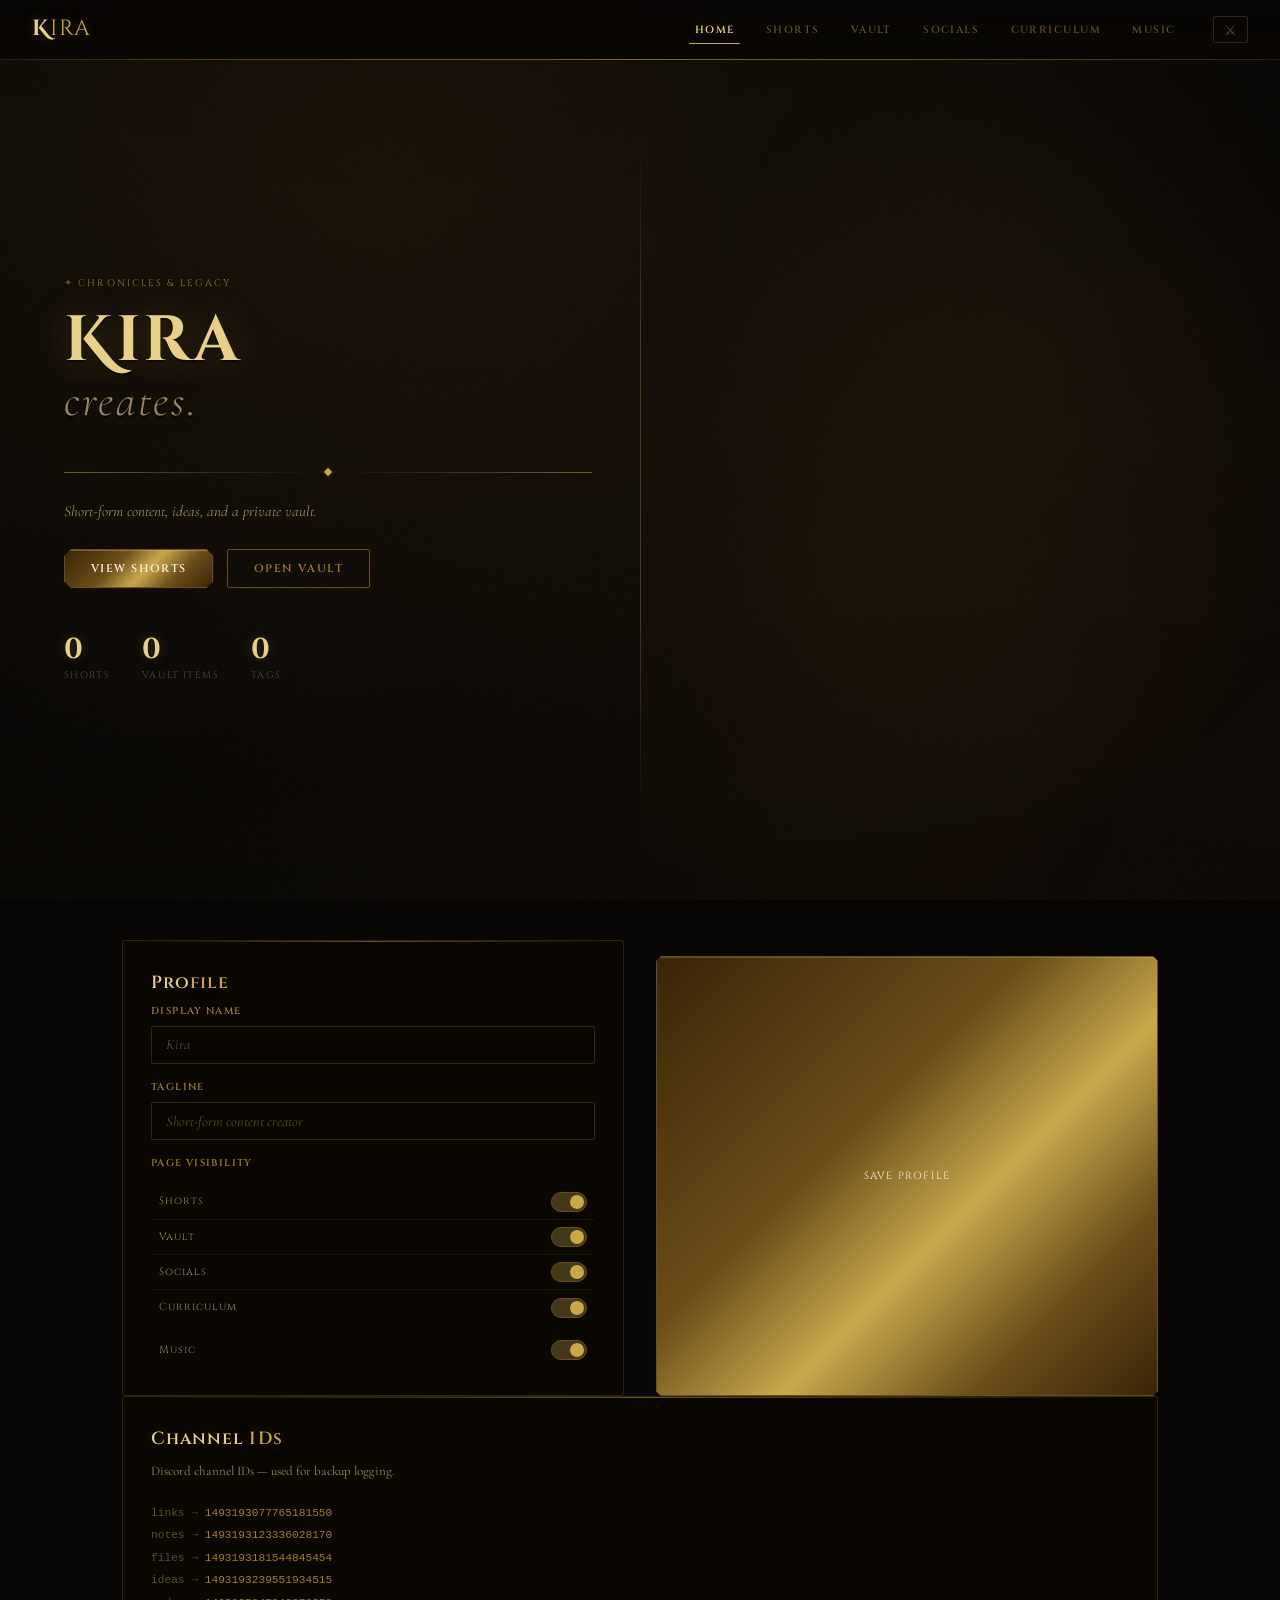
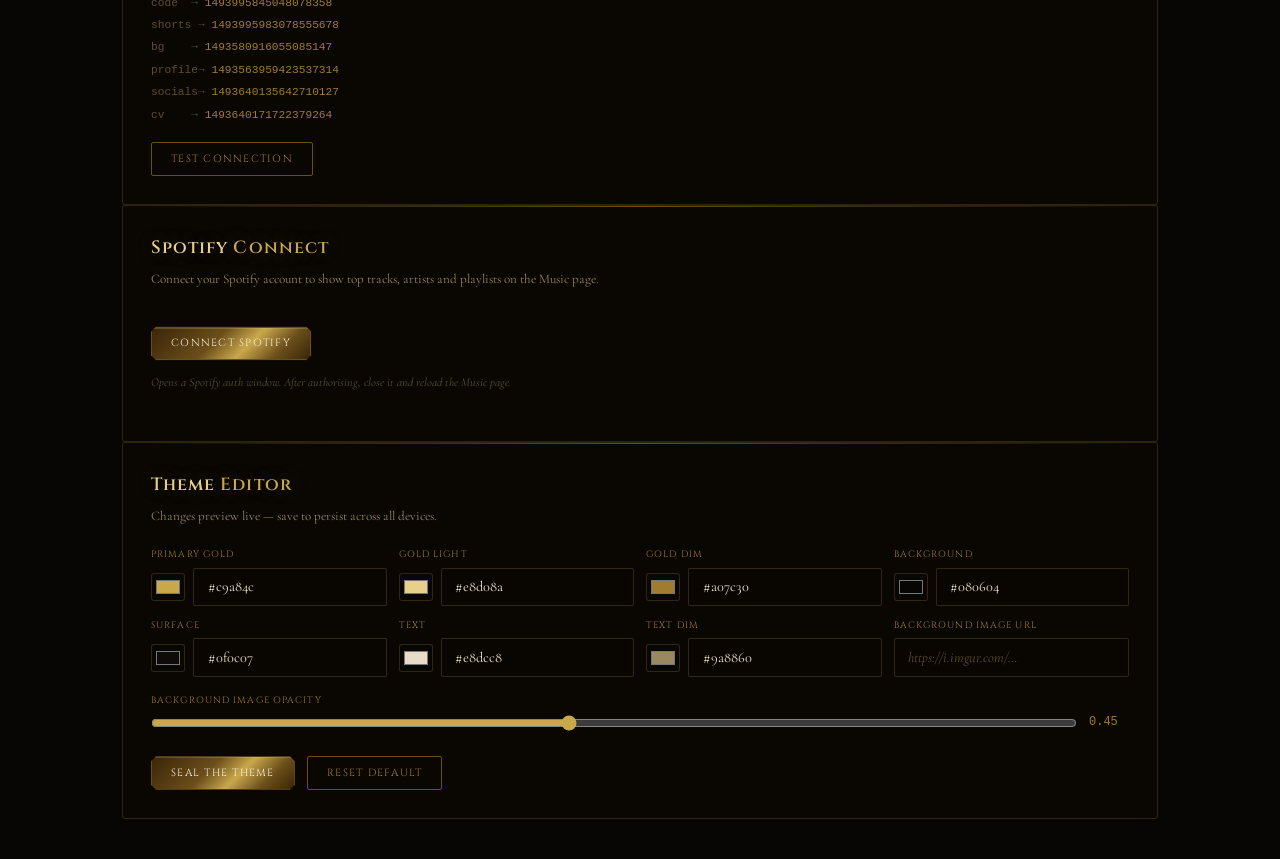
==== commit 161538dd: "Update index.html" ====
--- a/index.html
+++ b/index.html
@@ -10,23 +10,46 @@
 <style>
 .vault-item-url a{font-family:var(--mono);font-size:.65rem;color:var(--gold-dark);text-decoration:none;display:block;overflow:hidden;text-overflow:ellipsis;white-space:nowrap;margin-bottom:.35rem;transition:color .15s}
 .vault-item-url a:hover{color:var(--gold);text-decoration:underline}
-.theme-row{display:grid;grid-template-columns:1fr 1fr;gap:.75rem}
+.theme-grid{display:grid;grid-template-columns:repeat(auto-fill,minmax(200px,1fr));gap:.75rem;margin-top:1rem}
 .theme-field{display:flex;flex-direction:column;gap:.35rem}
 .theme-field label{font-family:var(--display);font-size:.58rem;letter-spacing:.12em;text-transform:uppercase;color:var(--gold-dim)}
 .color-wrap{display:flex;align-items:center;gap:.5rem}
-.color-wrap input[type=color]{width:36px;height:28px;padding:2px;background:rgba(10,8,4,.8);border:1px solid rgba(201,168,76,.2);border-radius:3px;cursor:pointer;flex-shrink:0}
+.color-wrap input[type=color]{width:34px;height:28px;padding:2px;background:rgba(10,8,4,.8);border:1px solid rgba(201,168,76,.2);border-radius:3px;cursor:pointer;flex-shrink:0}
 .range-wrap{display:flex;align-items:center;gap:.75rem}
 .range-wrap input[type=range]{flex:1;accent-color:var(--gold)}
 .range-wrap span{font-family:var(--mono);font-size:.75rem;color:var(--gold-dim);min-width:2.5rem}
-.toggle-row{display:flex;align-items:center;justify-content:space-between;padding:.5rem 0;border-bottom:1px solid var(--border)}
-.toggle-row:last-child{border-bottom:none}
-.toggle-row label{font-family:var(--display);font-size:.65rem;letter-spacing:.1em;text-transform:uppercase;color:var(--text-dim);cursor:pointer}
+.page-toggle-row{display:flex;align-items:center;justify-content:space-between;padding:.45rem .5rem;border-bottom:1px solid rgba(201,168,76,.08)}
+.page-toggle-row:last-child{border-bottom:none}
+.page-toggle-label{font-family:var(--display);font-size:.65rem;letter-spacing:.1em;color:var(--text-dim)}
 .toggle-switch{position:relative;width:36px;height:20px;flex-shrink:0}
 .toggle-switch input{opacity:0;width:0;height:0}
-.toggle-slider{position:absolute;inset:0;background:rgba(201,168,76,.15);border:1px solid rgba(201,168,76,.2);border-radius:10px;cursor:pointer;transition:.2s}
+.toggle-slider{position:absolute;inset:0;background:rgba(201,168,76,.15);border:1px solid rgba(201,168,76,.2);border-radius:20px;cursor:pointer;transition:.2s}
 .toggle-slider::before{content:'';position:absolute;width:14px;height:14px;left:2px;top:2px;background:var(--text-muted);border-radius:50%;transition:.2s}
 .toggle-switch input:checked+.toggle-slider{background:rgba(201,168,76,.3);border-color:var(--gold-dark)}
 .toggle-switch input:checked+.toggle-slider::before{transform:translateX(16px);background:var(--gold)}
+.music-section{margin-bottom:2.5rem}
+.music-section-title{font-family:var(--display);font-size:.72rem;letter-spacing:.16em;text-transform:uppercase;color:var(--gold-dim);margin-bottom:1rem;padding-bottom:.5rem;border-bottom:1px solid var(--border)}
+.music-tracks{display:flex;flex-direction:column;gap:.35rem}
+.music-track{display:flex;align-items:center;gap:.85rem;padding:.6rem .75rem;background:rgba(12,9,4,.6);border:1px solid var(--border);border-radius:3px;text-decoration:none;transition:border-color .15s,background .15s}
+.music-track:hover{border-color:var(--gold-dark);background:rgba(20,14,6,.8)}
+.music-track-num{font-family:var(--mono);font-size:.65rem;color:var(--text-muted);width:1.2rem;text-align:right;flex-shrink:0}
+.music-track-img{width:36px;height:36px;border-radius:2px;object-fit:cover;flex-shrink:0;background:var(--surface2)}
+.music-track-info{flex:1;min-width:0}
+.music-track-name{font-family:var(--serif);font-size:.88rem;color:var(--text);white-space:nowrap;overflow:hidden;text-overflow:ellipsis}
+.music-track-artist{font-family:var(--serif);font-size:.72rem;color:var(--text-muted);margin-top:.1rem}
+.music-track-album{font-family:var(--serif);font-size:.68rem;color:var(--text-muted);white-space:nowrap;overflow:hidden;text-overflow:ellipsis;max-width:180px;flex-shrink:0}
+.music-artists{display:grid;grid-template-columns:repeat(auto-fill,minmax(140px,1fr));gap:.85rem}
+.music-artist{display:flex;flex-direction:column;align-items:center;text-align:center;text-decoration:none;padding:1rem .75rem;background:rgba(12,9,4,.6);border:1px solid var(--border);border-radius:3px;transition:border-color .15s,transform .15s}
+.music-artist:hover{border-color:var(--gold-dark);transform:translateY(-2px)}
+.music-artist-img{width:80px;height:80px;border-radius:50%;object-fit:cover;margin-bottom:.6rem;background:var(--surface2);border:2px solid var(--border)}
+.music-artist-name{font-family:var(--serif);font-size:.85rem;font-weight:600;color:var(--text);margin-bottom:.2rem}
+.music-artist-genre{font-family:var(--display);font-size:.55rem;letter-spacing:.08em;text-transform:uppercase;color:var(--text-muted)}
+.music-playlists{display:grid;grid-template-columns:repeat(auto-fill,minmax(200px,1fr));gap:.85rem}
+.music-playlist{display:flex;align-items:center;gap:.85rem;text-decoration:none;padding:.75rem;background:rgba(12,9,4,.6);border:1px solid var(--border);border-radius:3px;transition:border-color .15s,transform .15s}
+.music-playlist:hover{border-color:var(--gold-dark);transform:translateY(-2px)}
+.music-playlist-img{width:52px;height:52px;border-radius:2px;object-fit:cover;flex-shrink:0;background:var(--surface2)}
+.music-playlist-name{font-family:var(--serif);font-size:.85rem;color:var(--text);font-weight:600}
+.music-playlist-tracks{font-family:var(--display);font-size:.58rem;letter-spacing:.08em;color:var(--text-muted);margin-top:.2rem}
 </style>
 </head>
 <body>
@@ -62,7 +85,7 @@
         <input class="field-input" type="password" id="login-pass" placeholder="••••••••" autocomplete="current-password">
       </div>
       <div class="login-result" id="login-result" style="display:none"></div>
-      <button class="btn-primary" id="btn-login" style="width:100%;margin-top:1.5rem;text-align:center;">Enter the Keep</button>
+      <button class="btn-primary" id="btn-login" style="width:100%;margin-top:1.5rem;text-align:center">Enter the Keep</button>
       <p class="login-hint">Thy session fadeth when the tab is sealed</p>
     </div>
   </div>
@@ -74,13 +97,14 @@
   <div class="nav-logo" id="nav-logo">K<span>ira</span></div>
   <div class="nav-links">
     <button class="active" data-page="home">Home</button>
-    <button data-page="shorts" id="nav-shorts">Shorts</button>
-    <button data-page="vault" id="nav-vault">Vault</button>
-    <button data-page="socials" id="nav-socials">Socials</button>
-    <button data-page="curriculum" id="nav-curriculum">Curriculum</button>
+    <button data-page="shorts">Shorts</button>
+    <button data-page="vault">Vault</button>
+    <button data-page="socials">Socials</button>
+    <button data-page="curriculum">Curriculum</button>
+    <button data-page="music">Music</button>
     <button data-page="settings" class="owner-only" style="display:none">Setup</button>
   </div>
-  <div style="display:flex;align-items:center;gap:0.75rem;">
+  <div style="display:flex;align-items:center;gap:.75rem">
     <button class="nav-hamburger" id="nav-hamburger">&#9776;</button>
     <button class="btn-logout owner-only" id="btn-logout" title="Logout" style="display:none">&#x23FB;</button>
     <button class="btn-login-nav" id="btn-open-login" title="Enter the Keep">⚔</button>
@@ -113,7 +137,7 @@
 </div>
 
 <div class="page" id="page-shorts">
-  <div class="page-inner" style="display:flex;flex-direction:column;">
+  <div class="page-inner" style="display:flex;flex-direction:column">
     <div class="section-header"><div><h2>Short<span>s</span></h2></div><p>Thine Moving Scrolls</p></div>
     <div class="filter-bar" id="filter-bar"><button class="filter-btn active" data-filter="all">All</button></div>
     <div class="shorts-grid" id="shorts-grid"></div>
@@ -122,8 +146,8 @@
 </div>
 
 <div class="page" id="page-vault">
-  <div class="page-inner" style="overflow:hidden;display:flex;flex-direction:column;">
-    <div class="vault-layout" style="flex:1;overflow:hidden;">
+  <div class="page-inner" style="overflow:hidden;display:flex;flex-direction:column">
+    <div class="vault-layout" style="flex:1;overflow:hidden">
       <div class="vault-sidebar">
         <div class="vault-sidebar-title">Categories</div>
         <div class="vault-cat active" data-vault-filter="all"><span class="vault-cat-icon">▦</span> All</div>
@@ -155,11 +179,11 @@
   <div class="page-inner">
     <div class="section-header"><div><h2>So<span>cials</span></h2></div><p>Find me across the realm</p></div>
     <div class="socials-grid" id="socials-grid"><div class="socials-empty">Loading…</div></div>
-    <div class="owner-only" id="socials-edit-area" style="display:none">
+    <div class="owner-only socials-add-wrap" id="socials-edit-area" style="display:none">
       <div class="settings-section" style="margin-top:2rem">
         <h3>Add <span>Social</span></h3>
         <div class="socials-form-row">
-          <div class="field-group"><label class="field-label">Platform</label><input class="field-input" id="social-platform" placeholder="Instagram…"></div>
+          <div class="field-group"><label class="field-label">Platform</label><input class="field-input" id="social-platform" placeholder="Instagram, TikTok…"></div>
           <div class="field-group"><label class="field-label">URL</label><input class="field-input" id="social-url" placeholder="https://…"></div>
           <div class="field-group"><label class="field-label">Handle</label><input class="field-input" id="social-handle" placeholder="@kira"></div>
           <div class="field-group"><label class="field-label">Icon (emoji)</label><input class="field-input" id="social-icon" placeholder="📸"></div>
@@ -178,7 +202,7 @@
 <div class="page" id="page-curriculum">
   <div class="page-inner">
     <div class="section-header"><div><h2>Curri<span>culum</span></h2></div><p>Chronicles of Experience</p></div>
-    <div id="cv-content"><div class="cv-empty">No curriculum uploaded yet.</div></div>
+    <div id="cv-content"><div class="cv-empty">No curriculum yet.</div></div>
     <div class="owner-only" id="cv-edit-area" style="display:none;margin-top:2rem">
       <div class="settings-section">
         <h3>Upload <span>CV</span></h3>
@@ -194,7 +218,14 @@
   </div>
 </div>
 
-<div class="page" id="page-settings">
+<div class="page" id="page-music">
+  <div class="page-inner">
+    <div class="section-header"><div><h2>Mu<span>sic</span></h2></div><p>Sounds of the Keep</p></div>
+    <div id="music-content">
+      <div style="color:var(--text-muted);font-style:italic;padding:2rem 0">Loading…</div>
+    </div>
+  </div>
+</div>
   <div class="page-inner">
     <div class="settings-inner">
 
@@ -202,81 +233,128 @@
         <h3>Pro<span>file</span></h3>
         <div class="field-group"><label class="field-label">Display Name</label><input class="field-input" type="text" id="cfg-name" placeholder="Kira"></div>
         <div class="field-group"><label class="field-label">Tagline</label><input class="field-input" type="text" id="cfg-tagline" placeholder="Short-form content creator"></div>
-        <div style="margin:1.25rem 0 1rem">
-          <div style="font-family:var(--display);font-size:.62rem;letter-spacing:.12em;text-transform:uppercase;color:var(--gold-dim);margin-bottom:.75rem">Page Visibility</div>
-          <div class="toggle-row">
-            <label for="toggle-shorts">Shorts</label>
-            <label class="toggle-switch"><input type="checkbox" id="toggle-shorts" checked><span class="toggle-slider"></span></label>
-          </div>
-          <div class="toggle-row">
-            <label for="toggle-vault">Vault</label>
-            <label class="toggle-switch"><input type="checkbox" id="toggle-vault" checked><span class="toggle-slider"></span></label>
-          </div>
-          <div class="toggle-row">
-            <label for="toggle-socials">Socials</label>
-            <label class="toggle-switch"><input type="checkbox" id="toggle-socials" checked><span class="toggle-slider"></span></label>
-          </div>
-          <div class="toggle-row">
-            <label for="toggle-curriculum">Curriculum</label>
-            <label class="toggle-switch"><input type="checkbox" id="toggle-curriculum" checked><span class="toggle-slider"></span></label>
-          </div>
-        </div>
-        <button class="test-btn" id="btn-test-connection" style="margin-bottom:.75rem">Test Connection</button>
+        <div style="margin:1rem 0 .5rem">
+          <div class="field-label" style="margin-bottom:.75rem">Page Visibility</div>
+          <div class="page-toggle-row">
+            <span class="page-toggle-label">Shorts</span>
+            <label class="toggle-switch"><input type="checkbox" id="show-shorts" checked><span class="toggle-slider"></span></label>
+          </div>
+          <div class="page-toggle-row">
+            <span class="page-toggle-label">Vault</span>
+            <label class="toggle-switch"><input type="checkbox" id="show-vault" checked><span class="toggle-slider"></span></label>
+          </div>
+          <div class="page-toggle-row">
+            <span class="page-toggle-label">Socials</span>
+            <label class="toggle-switch"><input type="checkbox" id="show-socials" checked><span class="toggle-slider"></span></label>
+          </div>
+          <div class="page-toggle-row">
+            <span class="page-toggle-label">Curriculum</span>
+            <label class="toggle-switch"><input type="checkbox" id="show-curriculum" checked><span class="toggle-slider"></span></label>
+          </div>
+        </div>
+          <div class="page-toggle-row">
+            <span class="page-toggle-label">Music</span>
+            <label class="toggle-switch"><input type="checkbox" id="show-music" checked><span class="toggle-slider"></span></label>
+          </div>
+        </div>
+        <button class="settings-save" id="btn-save-profile" style="margin-top:1rem">Save Profile</button>
+        <div class="connection-result" id="profile-result"></div>
+      </div>
+
+      <div class="settings-section">
+        <h3>Channel <span>IDs</span></h3>
+        <p>Discord channel IDs — used for backup logging.</p>
+        <div style="margin-top:.75rem;font-family:var(--mono);font-size:.7rem;color:var(--text-muted);line-height:2">
+          <div>links → <span style="color:var(--gold-dim)">1493193077765181550</span></div>
+          <div>notes → <span style="color:var(--gold-dim)">1493193123336028170</span></div>
+          <div>files → <span style="color:var(--gold-dim)">1493193181544845454</span></div>
+          <div>ideas → <span style="color:var(--gold-dim)">1493193239551934515</span></div>
+          <div>code &nbsp;→ <span style="color:var(--gold-dim)">1493995845048078358</span></div>
+          <div>shorts → <span style="color:var(--gold-dim)">1493995983078555678</span></div>
+          <div>bg &nbsp;&nbsp;&nbsp;→ <span style="color:var(--gold-dim)">1493580916055085147</span></div>
+          <div>profile→ <span style="color:var(--gold-dim)">1493563959423537314</span></div>
+          <div>socials→ <span style="color:var(--gold-dim)">1493640135642710127</span></div>
+          <div>cv &nbsp;&nbsp;&nbsp;→ <span style="color:var(--gold-dim)">1493640171722379264</span></div>
+        </div>
+        <button class="test-btn" id="btn-test-connection" style="margin-top:1rem">Test Connection</button>
         <div class="connection-result" id="connection-result"></div>
-        <br>
-        <button class="settings-save" id="btn-save-profile">Save Profile</button>
-        <div class="connection-result" id="profile-result"></div>
       </div>
 
       <div class="settings-section">
+        <h3>Spotify <span>Connect</span></h3>
+        <p>Connect your Spotify account to show top tracks, artists and playlists on the Music page.</p>
+        <button class="settings-save" id="btn-spotify-connect" style="margin-top:1rem">Connect Spotify</button>
+        <p style="margin-top:.75rem;font-size:.75rem;color:var(--text-muted);font-style:italic">Opens a Spotify auth window. After authorising, close it and reload the Music page.</p>
+      </div>
+
+      <div class="settings-section" style="grid-column:1/-1">
         <h3>Theme <span>Editor</span></h3>
-        <p>Live preview as you change — save to apply permanently.</p>
-        <div style="margin-top:1.25rem">
-          <div class="theme-row">
-            <div class="theme-field">
-              <label>Primary Gold</label>
-              <div class="color-wrap"><input type="color" id="theme-gold-picker" value="#c9a84c"><input class="field-input" type="text" id="theme-gold" value="#c9a84c" placeholder="#c9a84c"></div>
-            </div>
-            <div class="theme-field">
-              <label>Gold Light</label>
-              <div class="color-wrap"><input type="color" id="theme-gold-light-picker" value="#e8d08a"><input class="field-input" type="text" id="theme-gold-light" value="#e8d08a" placeholder="#e8d08a"></div>
-            </div>
-            <div class="theme-field">
-              <label>Gold Dim</label>
-              <div class="color-wrap"><input type="color" id="theme-gold-dim-picker" value="#a07c30"><input class="field-input" type="text" id="theme-gold-dim" value="#a07c30" placeholder="#a07c30"></div>
-            </div>
-            <div class="theme-field">
-              <label>Background</label>
-              <div class="color-wrap"><input type="color" id="theme-bg-picker" value="#080604"><input class="field-input" type="text" id="theme-bg" value="#080604" placeholder="#080604"></div>
-            </div>
-            <div class="theme-field">
-              <label>Surface</label>
-              <div class="color-wrap"><input type="color" id="theme-surface-picker" value="#0f0c07"><input class="field-input" type="text" id="theme-surface" value="#0f0c07" placeholder="#0f0c07"></div>
-            </div>
-            <div class="theme-field">
-              <label>Text</label>
-              <div class="color-wrap"><input type="color" id="theme-text-picker" value="#e8dcc8"><input class="field-input" type="text" id="theme-text" value="#e8dcc8" placeholder="#e8dcc8"></div>
-            </div>
-            <div class="theme-field">
-              <label>Text Dim</label>
-              <div class="color-wrap"><input type="color" id="theme-text-dim-picker" value="#9a8860"><input class="field-input" type="text" id="theme-text-dim" value="#9a8860" placeholder="#9a8860"></div>
-            </div>
-          </div>
-          <div class="theme-field" style="margin-top:1rem">
+        <p>Changes preview live — save to persist across all devices.</p>
+        <div class="theme-grid">
+          <div class="theme-field">
+            <label>Primary Gold</label>
+            <div class="color-wrap">
+              <input type="color" class="theme-color-picker" id="theme-gold-picker" data-target="theme-gold" value="#c9a84c">
+              <input class="field-input theme-color-input" type="text" id="theme-gold" value="#c9a84c" placeholder="#c9a84c">
+            </div>
+          </div>
+          <div class="theme-field">
+            <label>Gold Light</label>
+            <div class="color-wrap">
+              <input type="color" class="theme-color-picker" id="theme-gold-light-picker" data-target="theme-gold-light" value="#e8d08a">
+              <input class="field-input theme-color-input" type="text" id="theme-gold-light" value="#e8d08a" placeholder="#e8d08a">
+            </div>
+          </div>
+          <div class="theme-field">
+            <label>Gold Dim</label>
+            <div class="color-wrap">
+              <input type="color" class="theme-color-picker" id="theme-gold-dim-picker" data-target="theme-gold-dim" value="#a07c30">
+              <input class="field-input theme-color-input" type="text" id="theme-gold-dim" value="#a07c30" placeholder="#a07c30">
+            </div>
+          </div>
+          <div class="theme-field">
+            <label>Background</label>
+            <div class="color-wrap">
+              <input type="color" class="theme-color-picker" id="theme-bg-picker" data-target="theme-bg" value="#080604">
+              <input class="field-input theme-color-input" type="text" id="theme-bg" value="#080604" placeholder="#080604">
+            </div>
+          </div>
+          <div class="theme-field">
+            <label>Surface</label>
+            <div class="color-wrap">
+              <input type="color" class="theme-color-picker" id="theme-surface-picker" data-target="theme-surface" value="#0f0c07">
+              <input class="field-input theme-color-input" type="text" id="theme-surface" value="#0f0c07" placeholder="#0f0c07">
+            </div>
+          </div>
+          <div class="theme-field">
+            <label>Text</label>
+            <div class="color-wrap">
+              <input type="color" class="theme-color-picker" id="theme-text-picker" data-target="theme-text" value="#e8dcc8">
+              <input class="field-input theme-color-input" type="text" id="theme-text" value="#e8dcc8" placeholder="#e8dcc8">
+            </div>
+          </div>
+          <div class="theme-field">
+            <label>Text Dim</label>
+            <div class="color-wrap">
+              <input type="color" class="theme-color-picker" id="theme-text-dim-picker" data-target="theme-text-dim" value="#9a8860">
+              <input class="field-input theme-color-input" type="text" id="theme-text-dim" value="#9a8860" placeholder="#9a8860">
+            </div>
+          </div>
+          <div class="theme-field">
             <label>Background Image URL</label>
-            <input class="field-input" type="url" id="theme-bg-url" placeholder="https://i.imgur.com/...">
-          </div>
-          <div class="theme-field" style="margin-top:.75rem">
-            <label>Background Opacity</label>
-            <div class="range-wrap">
-              <input type="range" id="theme-bg-opacity" min="0" max="1" step="0.05" value="0.45">
-              <span id="theme-bg-opacity-val">0.45</span>
-            </div>
+            <input class="field-input" type="url" id="theme-bg-url" placeholder="https://i.imgur.com/…">
+          </div>
+        </div>
+        <div class="theme-field" style="margin-top:1rem">
+          <label>Background Image Opacity</label>
+          <div class="range-wrap">
+            <input type="range" id="theme-bg-opacity" min="0" max="1" step="0.05" value="0.45">
+            <span id="theme-bg-opacity-val">0.45</span>
           </div>
         </div>
         <div style="display:flex;gap:.75rem;margin-top:1.5rem;flex-wrap:wrap">
           <button class="settings-save" id="btn-save-theme">Seal the Theme</button>
-          <button class="test-btn" id="btn-reset-theme">Reset to Default</button>
+          <button class="test-btn" id="btn-reset-theme">Reset Default</button>
         </div>
         <div class="connection-result" id="theme-result"></div>
       </div>
@@ -292,7 +370,7 @@
     <div class="modal-title">Add Scroll</div>
     <div class="field-group"><label class="field-label">Title</label><input class="field-input" type="text" id="short-title" placeholder="Name thy scroll…"></div>
     <div class="field-group"><label class="field-label">URL</label><input class="field-input" type="url" id="short-url" placeholder="https://…"></div>
-    <div class="field-group"><label class="field-label">Category</label><input class="field-input" type="text" id="short-cat" placeholder="e.g. Battles, Wisdom…"></div>
+    <div class="field-group"><label class="field-label">Category</label><input class="field-input" type="text" id="short-cat" placeholder="e.g. Gaming, IRL…"></div>
     <div class="field-group"><label class="field-label">Views (optional)</label><input class="field-input" type="text" id="short-views" placeholder="e.g. 12.4K"></div>
     <div style="display:flex;align-items:center;gap:.5rem;margin-bottom:1rem">
       <input type="checkbox" id="short-public" checked style="accent-color:var(--gold);width:16px;height:16px">
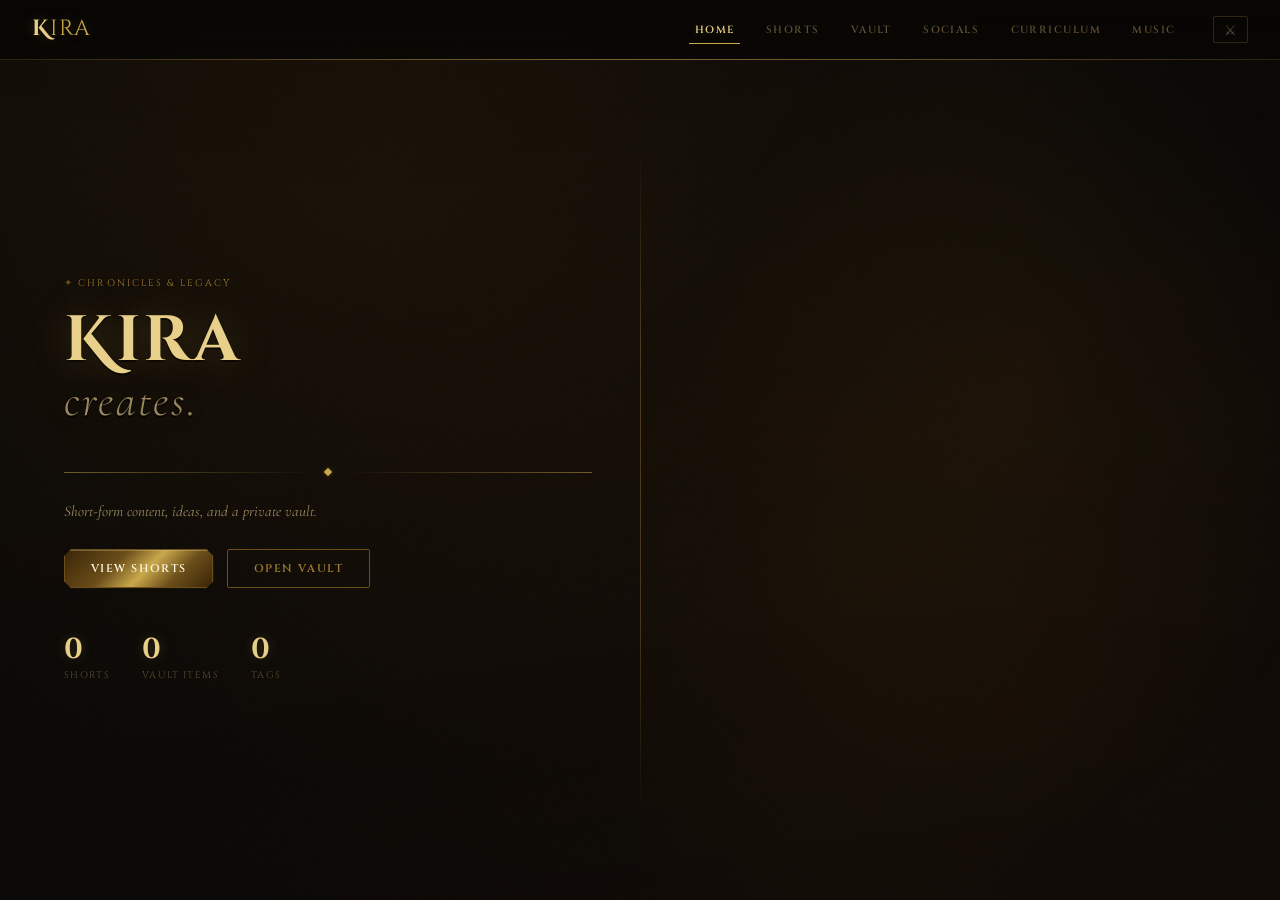
==== commit e5e5bdc2: "Update index.html" ====
--- a/index.html
+++ b/index.html
@@ -95,7 +95,7 @@
 
 <nav>
   <div class="nav-logo" id="nav-logo">K<span>ira</span></div>
-  <div class="nav-links">
+  <div class="nav-links" id="nav-links">
     <button class="active" data-page="home">Home</button>
     <button data-page="shorts">Shorts</button>
     <button data-page="vault">Vault</button>
@@ -111,6 +111,7 @@
   </div>
 </nav>
 
+<!-- HOME -->
 <div class="page active" id="page-home">
   <div class="home-layout">
     <div class="home-left">
@@ -136,6 +137,7 @@
   </div>
 </div>
 
+<!-- SHORTS -->
 <div class="page" id="page-shorts">
   <div class="page-inner" style="display:flex;flex-direction:column">
     <div class="section-header"><div><h2>Short<span>s</span></h2></div><p>Thine Moving Scrolls</p></div>
@@ -145,9 +147,10 @@
   </div>
 </div>
 
+<!-- VAULT -->
 <div class="page" id="page-vault">
-  <div class="page-inner" style="overflow:hidden;display:flex;flex-direction:column">
-    <div class="vault-layout" style="flex:1;overflow:hidden">
+  <div class="page-inner vault-page-inner">
+    <div class="vault-layout">
       <div class="vault-sidebar">
         <div class="vault-sidebar-title">Categories</div>
         <div class="vault-cat active" data-vault-filter="all"><span class="vault-cat-icon">▦</span> All</div>
@@ -175,6 +178,7 @@
   </div>
 </div>
 
+<!-- SOCIALS -->
 <div class="page" id="page-socials">
   <div class="page-inner">
     <div class="section-header"><div><h2>So<span>cials</span></h2></div><p>Find me across the realm</p></div>
@@ -199,6 +203,7 @@
   </div>
 </div>
 
+<!-- CURRICULUM -->
 <div class="page" id="page-curriculum">
   <div class="page-inner">
     <div class="section-header"><div><h2>Curri<span>culum</span></h2></div><p>Chronicles of Experience</p></div>
@@ -218,6 +223,7 @@
   </div>
 </div>
 
+<!-- MUSIC -->
 <div class="page" id="page-music">
   <div class="page-inner">
     <div class="section-header"><div><h2>Mu<span>sic</span></h2></div><p>Sounds of the Keep</p></div>
@@ -226,14 +232,26 @@
     </div>
   </div>
 </div>
+
+<!-- SETTINGS -->
+<div class="page" id="page-settings">
   <div class="page-inner">
+    <div class="section-header"><div><h2>Set<span>up</span></h2></div><p>Configure thy Keep</p></div>
     <div class="settings-inner">
 
+      <!-- Profile -->
       <div class="settings-section">
         <h3>Pro<span>file</span></h3>
-        <div class="field-group"><label class="field-label">Display Name</label><input class="field-input" type="text" id="cfg-name" placeholder="Kira"></div>
-        <div class="field-group"><label class="field-label">Tagline</label><input class="field-input" type="text" id="cfg-tagline" placeholder="Short-form content creator"></div>
-        <div style="margin:1rem 0 .5rem">
+        <p>Name, tagline, and page visibility controls.</p>
+        <div class="field-group" style="margin-top:1rem">
+          <label class="field-label">Display Name</label>
+          <input class="field-input" type="text" id="cfg-name" placeholder="Kira">
+        </div>
+        <div class="field-group">
+          <label class="field-label">Tagline</label>
+          <input class="field-input" type="text" id="cfg-tagline" placeholder="Short-form content creator">
+        </div>
+        <div style="margin:1.25rem 0 .5rem">
           <div class="field-label" style="margin-bottom:.75rem">Page Visibility</div>
           <div class="page-toggle-row">
             <span class="page-toggle-label">Shorts</span>
@@ -251,102 +269,61 @@
             <span class="page-toggle-label">Curriculum</span>
             <label class="toggle-switch"><input type="checkbox" id="show-curriculum" checked><span class="toggle-slider"></span></label>
           </div>
-        </div>
           <div class="page-toggle-row">
             <span class="page-toggle-label">Music</span>
             <label class="toggle-switch"><input type="checkbox" id="show-music" checked><span class="toggle-slider"></span></label>
           </div>
         </div>
-        <button class="settings-save" id="btn-save-profile" style="margin-top:1rem">Save Profile</button>
+        <button class="settings-save" id="btn-save-profile">Save Profile</button>
         <div class="connection-result" id="profile-result"></div>
       </div>
 
+      <!-- Spotify -->
       <div class="settings-section">
-        <h3>Channel <span>IDs</span></h3>
-        <p>Discord channel IDs — used for backup logging.</p>
-        <div style="margin-top:.75rem;font-family:var(--mono);font-size:.7rem;color:var(--text-muted);line-height:2">
-          <div>links → <span style="color:var(--gold-dim)">1493193077765181550</span></div>
-          <div>notes → <span style="color:var(--gold-dim)">1493193123336028170</span></div>
-          <div>files → <span style="color:var(--gold-dim)">1493193181544845454</span></div>
-          <div>ideas → <span style="color:var(--gold-dim)">1493193239551934515</span></div>
-          <div>code &nbsp;→ <span style="color:var(--gold-dim)">1493995845048078358</span></div>
-          <div>shorts → <span style="color:var(--gold-dim)">1493995983078555678</span></div>
-          <div>bg &nbsp;&nbsp;&nbsp;→ <span style="color:var(--gold-dim)">1493580916055085147</span></div>
-          <div>profile→ <span style="color:var(--gold-dim)">1493563959423537314</span></div>
-          <div>socials→ <span style="color:var(--gold-dim)">1493640135642710127</span></div>
-          <div>cv &nbsp;&nbsp;&nbsp;→ <span style="color:var(--gold-dim)">1493640171722379264</span></div>
-        </div>
-        <button class="test-btn" id="btn-test-connection" style="margin-top:1rem">Test Connection</button>
+        <h3>Spo<span>tify</span></h3>
+        <p>Connect your account to display top tracks, artists, and playlists on the Music page.</p>
+        <div style="margin-top:1.5rem">
+          <button class="settings-save" id="btn-spotify-connect">⟳ Connect Spotify</button>
+          <p style="margin-top:.85rem;font-size:.75rem;color:var(--text-muted);font-style:italic;line-height:1.6">Opens a Spotify auth window. After authorising, close it and reload the Music page.</p>
+        </div>
+      </div>
+
+      <!-- Discord Channels -->
+      <div class="settings-section">
+        <h3>Chan<span>nels</span></h3>
+        <p>Discord channel IDs used for backup logging.</p>
+        <div class="channel-list">
+          <div class="channel-row"><span class="channel-key">links</span><span class="channel-val">1493193077765181550</span></div>
+          <div class="channel-row"><span class="channel-key">notes</span><span class="channel-val">1493193123336028170</span></div>
+          <div class="channel-row"><span class="channel-key">files</span><span class="channel-val">1493193181544845454</span></div>
+          <div class="channel-row"><span class="channel-key">ideas</span><span class="channel-val">1493193239551934515</span></div>
+          <div class="channel-row"><span class="channel-key">code</span><span class="channel-val">1493995845048078358</span></div>
+          <div class="channel-row"><span class="channel-key">shorts</span><span class="channel-val">1493995983078555678</span></div>
+          <div class="channel-row"><span class="channel-key">bg</span><span class="channel-val">1493580916055085147</span></div>
+          <div class="channel-row"><span class="channel-key">profile</span><span class="channel-val">1493563959423537314</span></div>
+          <div class="channel-row"><span class="channel-key">socials</span><span class="channel-val">1493640135642710127</span></div>
+          <div class="channel-row"><span class="channel-key">cv</span><span class="channel-val">1493640171722379264</span></div>
+        </div>
+        <button class="test-btn" id="btn-test-connection" style="margin-top:1.25rem">Test Connection</button>
         <div class="connection-result" id="connection-result"></div>
       </div>
 
-      <div class="settings-section">
-        <h3>Spotify <span>Connect</span></h3>
-        <p>Connect your Spotify account to show top tracks, artists and playlists on the Music page.</p>
-        <button class="settings-save" id="btn-spotify-connect" style="margin-top:1rem">Connect Spotify</button>
-        <p style="margin-top:.75rem;font-size:.75rem;color:var(--text-muted);font-style:italic">Opens a Spotify auth window. After authorising, close it and reload the Music page.</p>
-      </div>
-
-      <div class="settings-section" style="grid-column:1/-1">
+      <!-- Theme — full width -->
+      <div class="settings-section settings-section--full">
         <h3>Theme <span>Editor</span></h3>
         <p>Changes preview live — save to persist across all devices.</p>
         <div class="theme-grid">
-          <div class="theme-field">
-            <label>Primary Gold</label>
-            <div class="color-wrap">
-              <input type="color" class="theme-color-picker" id="theme-gold-picker" data-target="theme-gold" value="#c9a84c">
-              <input class="field-input theme-color-input" type="text" id="theme-gold" value="#c9a84c" placeholder="#c9a84c">
-            </div>
-          </div>
-          <div class="theme-field">
-            <label>Gold Light</label>
-            <div class="color-wrap">
-              <input type="color" class="theme-color-picker" id="theme-gold-light-picker" data-target="theme-gold-light" value="#e8d08a">
-              <input class="field-input theme-color-input" type="text" id="theme-gold-light" value="#e8d08a" placeholder="#e8d08a">
-            </div>
-          </div>
-          <div class="theme-field">
-            <label>Gold Dim</label>
-            <div class="color-wrap">
-              <input type="color" class="theme-color-picker" id="theme-gold-dim-picker" data-target="theme-gold-dim" value="#a07c30">
-              <input class="field-input theme-color-input" type="text" id="theme-gold-dim" value="#a07c30" placeholder="#a07c30">
-            </div>
-          </div>
-          <div class="theme-field">
-            <label>Background</label>
-            <div class="color-wrap">
-              <input type="color" class="theme-color-picker" id="theme-bg-picker" data-target="theme-bg" value="#080604">
-              <input class="field-input theme-color-input" type="text" id="theme-bg" value="#080604" placeholder="#080604">
-            </div>
-          </div>
-          <div class="theme-field">
-            <label>Surface</label>
-            <div class="color-wrap">
-              <input type="color" class="theme-color-picker" id="theme-surface-picker" data-target="theme-surface" value="#0f0c07">
-              <input class="field-input theme-color-input" type="text" id="theme-surface" value="#0f0c07" placeholder="#0f0c07">
-            </div>
-          </div>
-          <div class="theme-field">
-            <label>Text</label>
-            <div class="color-wrap">
-              <input type="color" class="theme-color-picker" id="theme-text-picker" data-target="theme-text" value="#e8dcc8">
-              <input class="field-input theme-color-input" type="text" id="theme-text" value="#e8dcc8" placeholder="#e8dcc8">
-            </div>
-          </div>
-          <div class="theme-field">
-            <label>Text Dim</label>
-            <div class="color-wrap">
-              <input type="color" class="theme-color-picker" id="theme-text-dim-picker" data-target="theme-text-dim" value="#9a8860">
-              <input class="field-input theme-color-input" type="text" id="theme-text-dim" value="#9a8860" placeholder="#9a8860">
-            </div>
-          </div>
-          <div class="theme-field">
-            <label>Background Image URL</label>
-            <input class="field-input" type="url" id="theme-bg-url" placeholder="https://i.imgur.com/…">
-          </div>
-        </div>
-        <div class="theme-field" style="margin-top:1rem">
-          <label>Background Image Opacity</label>
+          <div class="theme-field"><label>Primary Gold</label><div class="color-wrap"><input type="color" class="theme-color-picker" id="theme-gold-picker" data-target="theme-gold" value="#c9a84c"><input class="field-input theme-color-input" type="text" id="theme-gold" value="#c9a84c" placeholder="#c9a84c"></div></div>
+          <div class="theme-field"><label>Gold Light</label><div class="color-wrap"><input type="color" class="theme-color-picker" id="theme-gold-light-picker" data-target="theme-gold-light" value="#e8d08a"><input class="field-input theme-color-input" type="text" id="theme-gold-light" value="#e8d08a" placeholder="#e8d08a"></div></div>
+          <div class="theme-field"><label>Gold Dim</label><div class="color-wrap"><input type="color" class="theme-color-picker" id="theme-gold-dim-picker" data-target="theme-gold-dim" value="#a07c30"><input class="field-input theme-color-input" type="text" id="theme-gold-dim" value="#a07c30" placeholder="#a07c30"></div></div>
+          <div class="theme-field"><label>Background</label><div class="color-wrap"><input type="color" class="theme-color-picker" id="theme-bg-picker" data-target="theme-bg" value="#080604"><input class="field-input theme-color-input" type="text" id="theme-bg" value="#080604" placeholder="#080604"></div></div>
+          <div class="theme-field"><label>Surface</label><div class="color-wrap"><input type="color" class="theme-color-picker" id="theme-surface-picker" data-target="theme-surface" value="#0f0c07"><input class="field-input theme-color-input" type="text" id="theme-surface" value="#0f0c07" placeholder="#0f0c07"></div></div>
+          <div class="theme-field"><label>Text</label><div class="color-wrap"><input type="color" class="theme-color-picker" id="theme-text-picker" data-target="theme-text" value="#e8dcc8"><input class="field-input theme-color-input" type="text" id="theme-text" value="#e8dcc8" placeholder="#e8dcc8"></div></div>
+          <div class="theme-field"><label>Text Dim</label><div class="color-wrap"><input type="color" class="theme-color-picker" id="theme-text-dim-picker" data-target="theme-text-dim" value="#9a8860"><input class="field-input theme-color-input" type="text" id="theme-text-dim" value="#9a8860" placeholder="#9a8860"></div></div>
+          <div class="theme-field"><label>Background Image URL</label><input class="field-input" type="url" id="theme-bg-url" placeholder="https://i.imgur.com/…"></div>
+        </div>
+        <div class="theme-field" style="margin-top:1rem;max-width:360px">
+          <label>Background Opacity</label>
           <div class="range-wrap">
             <input type="range" id="theme-bg-opacity" min="0" max="1" step="0.05" value="0.45">
             <span id="theme-bg-opacity-val">0.45</span>
@@ -363,8 +340,9 @@
   </div>
 </div>
 
-</div>
-
+</div><!-- #app -->
+
+<!-- MODALS -->
 <div class="modal-backdrop" id="modal-short">
   <div class="modal">
     <div class="modal-title">Add Scroll</div>
@@ -400,7 +378,7 @@
       <label class="field-label">File</label>
       <div class="file-drop-zone" id="vault-file-drop">
         <span class="file-drop-icon">📂</span>
-        <span id="vault-file-label">Drag & drop or click to browse</span>
+        <span id="vault-file-label">Drag &amp; drop or click to browse</span>
         <input type="file" id="vault-file-input" accept=".txt,.js,.ts,.py,.cs,.java,.html,.css,.json,.md,.xml,.csv,.sh,.sql" style="display:none">
       </div>
       <div class="field-hint">Or paste a direct URL below</div>
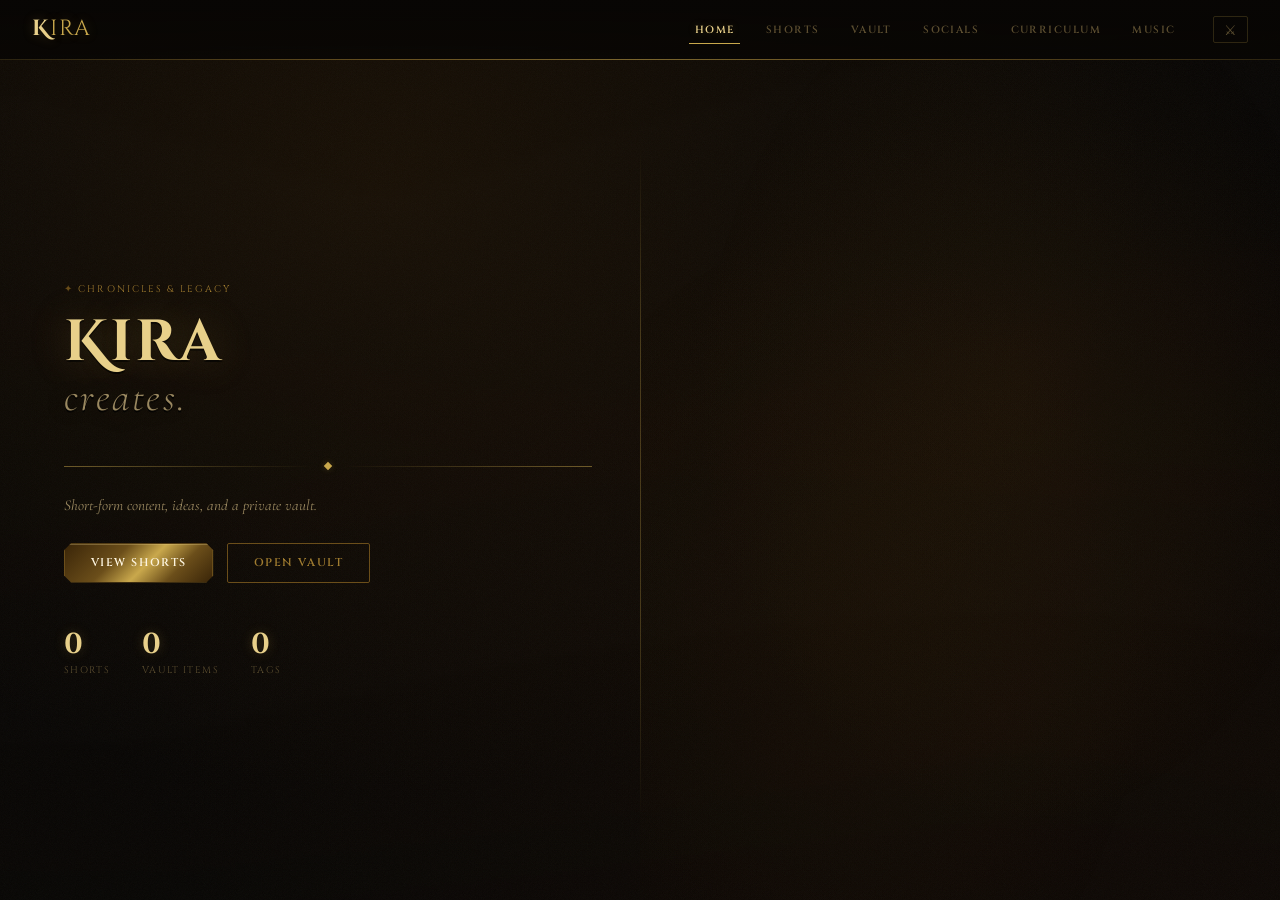
==== commit b3813b4b: "Update index.html" ====
--- a/index.html
+++ b/index.html
@@ -27,28 +27,26 @@
 .toggle-slider::before{content:'';position:absolute;width:14px;height:14px;left:2px;top:2px;background:var(--text-muted);border-radius:50%;transition:.2s}
 .toggle-switch input:checked+.toggle-slider{background:rgba(201,168,76,.3);border-color:var(--gold-dark)}
 .toggle-switch input:checked+.toggle-slider::before{transform:translateX(16px);background:var(--gold)}
+
+/* ── MUSIC PAGE ── */
 .music-section{margin-bottom:2.5rem}
 .music-section-title{font-family:var(--display);font-size:.72rem;letter-spacing:.16em;text-transform:uppercase;color:var(--gold-dim);margin-bottom:1rem;padding-bottom:.5rem;border-bottom:1px solid var(--border)}
-.music-tracks{display:flex;flex-direction:column;gap:.35rem}
-.music-track{display:flex;align-items:center;gap:.85rem;padding:.6rem .75rem;background:rgba(12,9,4,.6);border:1px solid var(--border);border-radius:3px;text-decoration:none;transition:border-color .15s,background .15s}
-.music-track:hover{border-color:var(--gold-dark);background:rgba(20,14,6,.8)}
-.music-track-num{font-family:var(--mono);font-size:.65rem;color:var(--text-muted);width:1.2rem;text-align:right;flex-shrink:0}
-.music-track-img{width:36px;height:36px;border-radius:2px;object-fit:cover;flex-shrink:0;background:var(--surface2)}
-.music-track-info{flex:1;min-width:0}
-.music-track-name{font-family:var(--serif);font-size:.88rem;color:var(--text);white-space:nowrap;overflow:hidden;text-overflow:ellipsis}
-.music-track-artist{font-family:var(--serif);font-size:.72rem;color:var(--text-muted);margin-top:.1rem}
-.music-track-album{font-family:var(--serif);font-size:.68rem;color:var(--text-muted);white-space:nowrap;overflow:hidden;text-overflow:ellipsis;max-width:180px;flex-shrink:0}
-.music-artists{display:grid;grid-template-columns:repeat(auto-fill,minmax(140px,1fr));gap:.85rem}
-.music-artist{display:flex;flex-direction:column;align-items:center;text-align:center;text-decoration:none;padding:1rem .75rem;background:rgba(12,9,4,.6);border:1px solid var(--border);border-radius:3px;transition:border-color .15s,transform .15s}
-.music-artist:hover{border-color:var(--gold-dark);transform:translateY(-2px)}
-.music-artist-img{width:80px;height:80px;border-radius:50%;object-fit:cover;margin-bottom:.6rem;background:var(--surface2);border:2px solid var(--border)}
-.music-artist-name{font-family:var(--serif);font-size:.85rem;font-weight:600;color:var(--text);margin-bottom:.2rem}
-.music-artist-genre{font-family:var(--display);font-size:.55rem;letter-spacing:.08em;text-transform:uppercase;color:var(--text-muted)}
+.music-nowplaying{display:flex;align-items:center;gap:.75rem;padding:.75rem 1.1rem;margin-bottom:1.75rem;background:linear-gradient(90deg,rgba(201,168,76,.08),rgba(201,168,76,.03));border:1px solid rgba(201,168,76,.22);border-left:3px solid var(--gold);border-radius:3px}
+.music-nowplaying-dot{width:8px;height:8px;border-radius:50%;background:#1db954;box-shadow:0 0 6px rgba(29,185,84,.7);flex-shrink:0;animation:pulse-dot 2s ease-in-out infinite}
+@keyframes pulse-dot{0%,100%{opacity:1;transform:scale(1)}50%{opacity:.6;transform:scale(.85)}}
+.music-nowplaying-label{font-family:var(--display);font-size:.6rem;letter-spacing:.14em;text-transform:uppercase;color:var(--gold-dim);flex-shrink:0}
+.music-nowplaying-text{font-family:var(--serif);font-size:.9rem;color:var(--text);font-style:italic}
+.music-user-header{display:flex;align-items:center;gap:1rem;margin-bottom:2rem;padding-bottom:1.25rem;border-bottom:1px solid var(--border)}
+.music-user-avatar{width:56px;height:56px;border-radius:50%;object-fit:cover;border:2px solid var(--border-med);flex-shrink:0}
+.music-user-name{font-family:var(--display);font-size:.95rem;font-weight:600;color:var(--gold-light);text-decoration:none;letter-spacing:.06em;display:block;margin-bottom:.2rem;transition:color .15s}
+.music-user-name:hover{color:var(--gold)}
+.music-user-meta{font-family:var(--display);font-size:.6rem;letter-spacing:.1em;color:var(--text-muted);text-transform:uppercase}
 .music-playlists{display:grid;grid-template-columns:repeat(auto-fill,minmax(200px,1fr));gap:.85rem}
 .music-playlist{display:flex;align-items:center;gap:.85rem;text-decoration:none;padding:.75rem;background:rgba(12,9,4,.6);border:1px solid var(--border);border-radius:3px;transition:border-color .15s,transform .15s}
 .music-playlist:hover{border-color:var(--gold-dark);transform:translateY(-2px)}
 .music-playlist-img{width:52px;height:52px;border-radius:2px;object-fit:cover;flex-shrink:0;background:var(--surface2)}
-.music-playlist-name{font-family:var(--serif);font-size:.85rem;color:var(--text);font-weight:600}
+.music-playlist-info{flex:1;min-width:0}
+.music-playlist-name{font-family:var(--serif);font-size:.85rem;color:var(--text);font-weight:600;white-space:nowrap;overflow:hidden;text-overflow:ellipsis}
 .music-playlist-tracks{font-family:var(--display);font-size:.58rem;letter-spacing:.08em;color:var(--text-muted);margin-top:.2rem}
 </style>
 </head>
@@ -60,6 +58,7 @@
   <div class="bg-grain"></div>
 </div>
 
+<!-- LOGIN -->
 <div id="login-screen" style="display:none">
   <div class="login-box">
     <div class="login-glass">
@@ -93,6 +92,7 @@
 
 <div id="app">
 
+<!-- NAV -->
 <nav>
   <div class="nav-logo" id="nav-logo">K<span>ira</span></div>
   <div class="nav-links" id="nav-links">
@@ -281,11 +281,19 @@
       <!-- Spotify -->
       <div class="settings-section">
         <h3>Spo<span>tify</span></h3>
-        <p>Connect your account to display top tracks, artists, and playlists on the Music page.</p>
-        <div style="margin-top:1.5rem">
-          <button class="settings-save" id="btn-spotify-connect">⟳ Connect Spotify</button>
-          <p style="margin-top:.85rem;font-size:.75rem;color:var(--text-muted);font-style:italic;line-height:1.6">Opens a Spotify auth window. After authorising, close it and reload the Music page.</p>
-        </div>
+        <p>Mostra as tuas playlists públicas e o que estás a ouvir. Não requer Premium.</p>
+        <div class="field-group" style="margin-top:1rem">
+          <label class="field-label">Spotify Username</label>
+          <input class="field-input" type="text" id="spotify-username" placeholder="o teu username do Spotify">
+          <span class="field-hint">Perfil Spotify → ··· → Partilhar → Copiar link. O username é depois de /user/</span>
+        </div>
+        <div class="field-group">
+          <label class="field-label">Now Playing</label>
+          <input class="field-input" type="text" id="spotify-nowplaying" placeholder="ex: Hozier — Work Song">
+          <span class="field-hint">Texto livre — aparece como banner no topo da página Music.</span>
+        </div>
+        <button class="settings-save" id="btn-save-spotify" style="margin-top:.25rem">Save Spotify</button>
+        <div class="connection-result" id="spotify-result"></div>
       </div>
 
       <!-- Discord Channels -->
@@ -342,7 +350,7 @@
 
 </div><!-- #app -->
 
-<!-- MODALS -->
+<!-- MODAL: ADD SHORT -->
 <div class="modal-backdrop" id="modal-short">
   <div class="modal">
     <div class="modal-title">Add Scroll</div>
@@ -362,6 +370,7 @@
   </div>
 </div>
 
+<!-- MODAL: ADD VAULT ITEM -->
 <div class="modal-backdrop" id="modal-vault">
   <div class="modal">
     <div class="modal-title">New Chronicle Entry</div>
--- a/css/style.css
+++ b/css/style.css
@@ -1,6 +1,6 @@
 /* ═══════════════════════════════════════════════════════════════════
    KIRA PORTFOLIO — style.css
-   Medieval Dark. Gold & Shadow. Full rebuild.
+   Medieval Dark. Gold & Shadow.
    ═══════════════════════════════════════════════════════════════════ */
 
 @import url('https://fonts.googleapis.com/css2?family=Cinzel:wght@400;600;700;900&family=Cinzel+Decorative:wght@400;700&family=Cormorant+Garamond:ital,wght@0,300;0,400;0,600;1,300;1,400&family=JetBrains+Mono:wght@300;400&display=swap');
@@ -53,28 +53,23 @@
 /* ── SCROLLBAR ──────────────────────────────────────────────────── */
 ::-webkit-scrollbar { width: 5px; }
 ::-webkit-scrollbar-track { background: #050402; }
-::-webkit-scrollbar-thumb {
-  background: linear-gradient(180deg, var(--gold-dark), #2a1a06);
-  border-radius: 3px;
-}
+::-webkit-scrollbar-thumb { background: linear-gradient(180deg, var(--gold-dark), #2a1a06); border-radius: 3px; }
 ::-webkit-scrollbar-thumb:hover { background: var(--gold-dim); }
 
 /* ── BACKGROUND ─────────────────────────────────────────────────── */
-.bg-wrap {
-  position: fixed; inset: 0; z-index: 0; pointer-events: none;
-}
+.bg-wrap { position: fixed; inset: 0; z-index: 0; pointer-events: none; }
 .bg-img {
   position: fixed; inset: 0;
   background: var(--bg-image, none) center center / cover no-repeat fixed;
   opacity: 0.45;
   transition: opacity 1s ease;
-  will-change: transform;
 }
 .bg-overlay {
   position: absolute; inset: 0;
-  background: radial-gradient(ellipse at 30% 20%, rgba(90,55,10,0.2) 0%, transparent 60%),
-              radial-gradient(ellipse at 80% 80%, rgba(40,20,5,0.25) 0%, transparent 60%),
-              linear-gradient(180deg, rgba(8,6,4,0.5) 0%, rgba(8,6,4,0.2) 50%, rgba(8,6,4,0.65) 100%);
+  background:
+    radial-gradient(ellipse at 30% 20%, rgba(90,55,10,0.2) 0%, transparent 60%),
+    radial-gradient(ellipse at 80% 80%, rgba(40,20,5,0.25) 0%, transparent 60%),
+    linear-gradient(180deg, rgba(8,6,4,0.5) 0%, rgba(8,6,4,0.2) 50%, rgba(8,6,4,0.65) 100%);
 }
 .bg-grain {
   position: absolute; inset: 0; opacity: 0.04;
@@ -83,13 +78,7 @@
 }
 
 /* ── TYPOGRAPHY ─────────────────────────────────────────────────── */
-h1, h2, h3, h4 {
-  font-family: var(--display);
-  font-weight: 600;
-  color: var(--gold-light);
-  letter-spacing: 0.06em;
-  text-shadow: 0 0 20px var(--gold-glow), 0 1px 0 rgba(0,0,0,0.8);
-}
+h1, h2, h3, h4 { font-family: var(--display); font-weight: 600; color: var(--gold-light); letter-spacing: 0.06em; text-shadow: 0 0 20px var(--gold-glow), 0 1px 0 rgba(0,0,0,0.8); }
 h2 { font-size: 1.6rem; }
 h2 span, h3 span { color: var(--gold); }
 h3 { font-size: 1.1rem; }
@@ -116,1049 +105,378 @@
   opacity: 0.5;
 }
 .nav-logo {
-  font-family: var(--display2);
-  font-size: 1.35rem;
-  font-weight: 700;
-  color: var(--gold-light);
-  text-shadow: 0 0 12px var(--gold-glow);
-  letter-spacing: 0.06em;
-  cursor: pointer;
-  white-space: nowrap;
-  flex-shrink: 0;
-  transition: text-shadow 0.2s;
+  font-family: var(--display2); font-size: 1.35rem; font-weight: 700;
+  color: var(--gold-light); text-shadow: 0 0 12px var(--gold-glow);
+  letter-spacing: 0.06em; cursor: pointer; white-space: nowrap;
+  flex-shrink: 0; transition: text-shadow 0.2s;
 }
 .nav-logo span { color: var(--gold); font-weight: 400; }
 .nav-logo:hover { text-shadow: 0 0 20px rgba(201,168,76,0.5); }
+
 .nav-links {
   display: flex; align-items: center; gap: 0.25rem;
   margin-left: auto;
 }
 .nav-links button {
-  font-family: var(--display);
-  font-size: 0.65rem;
-  font-weight: 600;
-  letter-spacing: 0.14em;
-  text-transform: uppercase;
-  color: var(--text-muted);
-  background: transparent;
-  border: none;
-  padding: 0.45rem 0.85rem;
-  cursor: pointer;
+  font-family: var(--display); font-size: 0.65rem; font-weight: 600;
+  letter-spacing: 0.14em; text-transform: uppercase;
+  color: var(--text-muted); background: transparent; border: none;
+  padding: 0.45rem 0.85rem; cursor: pointer;
   transition: color 0.2s, text-shadow 0.2s;
-  position: relative;
+  position: relative; white-space: nowrap;
 }
 .nav-links button::after {
   content: '';
   position: absolute; bottom: 0; left: 50%; right: 50%;
-  height: 1px;
-  background: var(--gold);
+  height: 1px; background: var(--gold);
   transition: left 0.25s, right 0.25s;
 }
 .nav-links button:hover { color: var(--text-dim); }
-.nav-links button.active {
-  color: var(--gold-light);
-  text-shadow: 0 0 8px var(--gold-glow);
-}
+.nav-links button.active { color: var(--gold-light); text-shadow: 0 0 8px var(--gold-glow); }
 .nav-links button.active::after { left: 12%; right: 12%; }
+
 .nav-hamburger {
   display: none;
   background: transparent; border: 1px solid var(--border-med);
-  color: var(--gold-dim); font-size: 1rem;
+  color: var(--gold-dim); font-size: 1rem; line-height: 1;
   padding: 0.35rem 0.6rem; cursor: pointer; border-radius: var(--radius);
 }
 .btn-logout {
-  background: transparent;
-  border: 1px solid rgba(201,168,76,0.2);
-  color: var(--text-muted);
-  font-size: 1rem;
-  padding: 0.3rem 0.55rem;
-  cursor: pointer;
-  border-radius: var(--radius);
+  background: transparent; border: 1px solid rgba(201,168,76,0.2);
+  color: var(--text-muted); font-size: 1rem; line-height: 1;
+  padding: 0.3rem 0.55rem; cursor: pointer; border-radius: var(--radius);
   transition: color 0.2s, border-color 0.2s;
 }
 .btn-logout:hover { color: var(--gold-dim); border-color: var(--gold-dim); }
 
-/* ── SHARED BUTTON STYLES ──────────────────────────────────────── */
+/* ── SHARED BUTTONS ────────────────────────────────────────────── */
 .btn-primary {
-  font-family: var(--display);
-  font-size: 0.7rem;
-  font-weight: 600;
-  letter-spacing: 0.14em;
-  text-transform: uppercase;
-  color: #fdf5e0;
+  font-family: var(--display); font-size: 0.7rem; font-weight: 600;
+  letter-spacing: 0.14em; text-transform: uppercase; color: #fdf5e0;
   background: linear-gradient(135deg, #3a2508 0%, #6b4e1a 35%, #c9a84c 55%, #6b4e1a 75%, #3a2508 100%);
-  border: 1px solid var(--gold-dark);
-  padding: 0.7rem 1.6rem;
-  cursor: pointer;
-  border-radius: var(--radius);
+  border: 1px solid var(--gold-dark); padding: 0.7rem 1.6rem;
+  cursor: pointer; border-radius: var(--radius);
   box-shadow: 0 0 0 1px rgba(201,168,76,0.2), inset 0 1px 0 rgba(232,208,138,0.3), var(--shadow);
   clip-path: polygon(7px 0%, calc(100% - 7px) 0%, 100% 7px, 100% calc(100% - 7px), calc(100% - 7px) 100%, 7px 100%, 0% calc(100% - 7px), 0% 7px);
   transition: all 0.2s ease;
-  position: relative;
-}
-.btn-primary:hover {
-  background: linear-gradient(135deg, #4a3010 0%, #8a6820 35%, #e8d08a 55%, #8a6820 75%, #4a3010 100%);
-  box-shadow: 0 0 22px rgba(201,168,76,0.4), inset 0 1px 0 rgba(255,233,136,0.4), 0 4px 12px rgba(0,0,0,0.8);
-  transform: translateY(-1px);
-}
+}
+.btn-primary:hover { background: linear-gradient(135deg, #4a3010 0%, #8a6820 35%, #e8d08a 55%, #8a6820 75%, #4a3010 100%); box-shadow: 0 0 22px rgba(201,168,76,0.4), inset 0 1px 0 rgba(255,233,136,0.4), 0 4px 12px rgba(0,0,0,0.8); transform: translateY(-1px); }
 .btn-primary:active { transform: translateY(0); }
 
-.btn-ghost {
-  font-family: var(--display);
-  font-size: 0.7rem;
-  font-weight: 600;
-  letter-spacing: 0.14em;
-  text-transform: uppercase;
-  color: var(--gold-dim);
-  background: transparent;
-  border: 1px solid var(--gold-dark);
-  padding: 0.7rem 1.6rem;
-  cursor: pointer;
-  border-radius: var(--radius);
-  transition: all 0.2s ease;
-}
-.btn-ghost:hover {
-  color: var(--gold-light);
-  border-color: var(--gold);
-  background: rgba(201,168,76,0.06);
-  box-shadow: 0 0 10px rgba(201,168,76,0.15);
-}
+.btn-ghost { font-family: var(--display); font-size: 0.7rem; font-weight: 600; letter-spacing: 0.14em; text-transform: uppercase; color: var(--gold-dim); background: transparent; border: 1px solid var(--gold-dark); padding: 0.7rem 1.6rem; cursor: pointer; border-radius: var(--radius); transition: all 0.2s ease; }
+.btn-ghost:hover { color: var(--gold-light); border-color: var(--gold); background: rgba(201,168,76,0.06); box-shadow: 0 0 10px rgba(201,168,76,0.15); }
 
 /* ── FORM FIELDS ────────────────────────────────────────────────── */
-.field-group {
-  display: flex; flex-direction: column; gap: 0.4rem;
-  margin-bottom: 1rem;
-}
-.field-label {
-  font-family: var(--display);
-  font-size: 0.62rem;
-  font-weight: 600;
-  letter-spacing: 0.14em;
-  text-transform: uppercase;
-  color: var(--gold-dim);
-}
-.field-hint {
-  font-size: 0.72rem;
-  color: var(--text-muted);
-  font-family: var(--serif);
-  font-style: italic;
-  margin-top: 0.25rem;
-}
-.field-input {
-  font-family: var(--serif);
-  font-size: 0.9rem;
-  color: var(--ink);
-  background: rgba(10,8,4,0.7);
-  border: 1px solid rgba(201,168,76,0.2);
-  border-radius: var(--radius);
-  padding: 0.6rem 0.85rem;
-  width: 100%;
-  transition: border-color 0.2s, box-shadow 0.2s;
-  caret-color: var(--gold);
-}
-.field-input:focus {
-  outline: none;
-  border-color: var(--gold-dim);
-  box-shadow: 0 0 0 2px rgba(201,168,76,0.1);
-}
+.field-group { display: flex; flex-direction: column; gap: 0.4rem; margin-bottom: 1rem; }
+.field-label { font-family: var(--display); font-size: 0.62rem; font-weight: 600; letter-spacing: 0.14em; text-transform: uppercase; color: var(--gold-dim); }
+.field-hint { font-size: 0.72rem; color: var(--text-muted); font-family: var(--serif); font-style: italic; margin-top: 0.25rem; }
+.field-input { font-family: var(--serif); font-size: 0.9rem; color: var(--ink); background: rgba(10,8,4,0.7); border: 1px solid rgba(201,168,76,0.2); border-radius: var(--radius); padding: 0.6rem 0.85rem; width: 100%; transition: border-color 0.2s, box-shadow 0.2s; caret-color: var(--gold); }
+.field-input:focus { outline: none; border-color: var(--gold-dim); box-shadow: 0 0 0 2px rgba(201,168,76,0.1); }
 .field-input::placeholder { color: var(--text-muted); font-style: italic; }
 textarea.field-input { resize: vertical; min-height: 80px; }
 
-/* ── LOGIN SCREEN ───────────────────────────────────────────────── */
+/* ── LOGIN ──────────────────────────────────────────────────────── */
 #login-screen {
-  position: fixed; inset: 0; z-index: 50;
+  position: fixed !important; inset: 0 !important; z-index: 9999 !important;
   display: flex; align-items: center; justify-content: center;
-  background: radial-gradient(ellipse at center, #120d05 0%, #080604 70%);
-}
-.login-box {
-  width: 100%; max-width: 420px; padding: 1.5rem;
-}
-.login-glass {
-  position: relative;
-  background: linear-gradient(160deg, rgba(22,16,8,0.95) 0%, rgba(12,9,4,0.98) 100%);
-  border: 1px solid rgba(201,168,76,0.25);
-  border-radius: 3px;
-  padding: 2.5rem 2rem 2rem;
-  box-shadow: 0 0 60px rgba(0,0,0,0.8), 0 0 0 1px rgba(201,168,76,0.08), inset 0 1px 0 rgba(201,168,76,0.1);
-}
-/* Ornament corners */
-.login-corner {
-  position: absolute; width: 14px; height: 14px;
-  border-color: var(--gold-dark); border-style: solid;
-}
+  background: rgba(4,3,1,0.85);
+  backdrop-filter: blur(8px); -webkit-backdrop-filter: blur(8px);
+}
+.login-box { width: 100%; max-width: 420px; padding: 1.5rem; }
+.login-glass { position: relative; background: linear-gradient(160deg, rgba(22,16,8,0.95) 0%, rgba(12,9,4,0.98) 100%); border: 1px solid rgba(201,168,76,0.25); border-radius: 3px; padding: 2.5rem 2rem 2rem; box-shadow: 0 0 60px rgba(0,0,0,0.8), 0 0 0 1px rgba(201,168,76,0.08), inset 0 1px 0 rgba(201,168,76,0.1); }
+.login-corner { position: absolute; width: 14px; height: 14px; border-color: var(--gold-dark); border-style: solid; }
 .login-corner.tl { top: 8px; left: 8px; border-width: 1px 0 0 1px; }
 .login-corner.tr { top: 8px; right: 8px; border-width: 1px 1px 0 0; }
 .login-corner.bl { bottom: 8px; left: 8px; border-width: 0 0 1px 1px; }
 .login-corner.br { bottom: 8px; right: 8px; border-width: 0 1px 1px 0; }
-
-/* Top divider line */
-.login-glass::before {
-  content: '';
-  display: block;
-  height: 1px;
-  background: linear-gradient(90deg, transparent, var(--gold-dark), var(--gold), var(--gold-dark), transparent);
-  margin-bottom: 1.75rem;
-}
-
-.login-emblem {
-  display: flex; justify-content: center; margin-bottom: 0.75rem;
-}
-.login-emblem svg {
-  width: 52px; height: 46px;
-  fill: none;
-  stroke: var(--gold-dim);
-  stroke-width: 1.2;
-  filter: drop-shadow(0 0 6px rgba(201,168,76,0.3));
-}
-.login-logo {
-  font-family: var(--display2);
-  font-size: 2.2rem;
-  font-weight: 700;
-  text-align: center;
-  color: var(--gold-light);
-  letter-spacing: 0.06em;
-  text-shadow: 0 0 20px rgba(201,168,76,0.4), 0 1px 0 rgba(0,0,0,0.8);
-  line-height: 1;
-  margin-bottom: 0.3rem;
-}
+.login-glass::before { content: ''; display: block; height: 1px; background: linear-gradient(90deg, transparent, var(--gold-dark), var(--gold), var(--gold-dark), transparent); margin-bottom: 1.75rem; }
+.login-emblem { display: flex; justify-content: center; margin-bottom: 0.75rem; }
+.login-emblem svg { width: 52px; height: 46px; fill: none; stroke: var(--gold-dim); stroke-width: 1.2; filter: drop-shadow(0 0 6px rgba(201,168,76,0.3)); }
+.login-logo { font-family: var(--display2); font-size: 2.2rem; font-weight: 700; text-align: center; color: var(--gold-light); letter-spacing: 0.06em; text-shadow: 0 0 20px rgba(201,168,76,0.4), 0 1px 0 rgba(0,0,0,0.8); line-height: 1; margin-bottom: 0.3rem; }
 .login-logo span { color: var(--gold); font-weight: 400; }
-.login-sub {
-  text-align: center;
-  font-family: var(--serif);
-  font-style: italic;
-  font-size: 0.82rem;
-  color: var(--text-muted);
-  letter-spacing: 0.06em;
-  margin-bottom: 1.75rem;
-}
-.login-result {
-  min-height: 1.2rem;
-  font-family: var(--serif);
-  font-size: 0.82rem;
-  font-style: italic;
-  text-align: center;
-  padding: 0.3rem 0;
-}
+.login-sub { text-align: center; font-family: var(--serif); font-style: italic; font-size: 0.82rem; color: var(--text-muted); letter-spacing: 0.06em; margin-bottom: 1.75rem; }
+.login-result { min-height: 1.2rem; font-family: var(--serif); font-size: 0.82rem; font-style: italic; text-align: center; padding: 0.3rem 0; }
 .login-result.ok { color: #7aad5a; }
 .login-result.err { color: #cc6644; }
-.login-hint {
-  text-align: center;
-  font-family: var(--serif);
-  font-style: italic;
-  font-size: 0.72rem;
-  color: var(--text-muted);
-  margin-top: 1rem;
-}
-
-/* ── SETUP SCREEN ───────────────────────────────────────────────── */
-#setup-screen {
-  position: fixed; inset: 0; z-index: 50;
-  overflow-y: auto;
-  background: radial-gradient(ellipse at center, #120d05 0%, #080604 70%);
-  padding: 2rem 1.5rem;
-  align-items: flex-start;
-  justify-content: center;
-}
-.setup-box {
-  width: 100%; max-width: 480px; margin: 0 auto;
-}
+.login-hint { text-align: center; font-family: var(--serif); font-style: italic; font-size: 0.72rem; color: var(--text-muted); margin-top: 1rem; }
+.login-close { position: absolute; top: 1rem; right: 1rem; background: transparent; border: none; color: var(--text-muted); font-size: 1rem; cursor: pointer; padding: 0.25rem 0.5rem; transition: color 0.2s; }
+.login-close:hover { color: var(--gold-dim); }
+.btn-login-nav { background: transparent; border: 1px solid rgba(201,168,76,0.2); color: var(--text-muted); font-size: 0.85rem; padding: 0.3rem 0.6rem; cursor: pointer; border-radius: var(--radius); transition: color 0.2s, border-color 0.2s; letter-spacing: 0.05em; }
+.btn-login-nav:hover { color: var(--gold-dim); border-color: var(--gold-dim); }
 
 /* ── APP SHELL ──────────────────────────────────────────────────── */
-#app {
-  position: relative; z-index: 1;
-  min-height: 100vh;
-  padding-top: var(--nav-h);
-}
+#app { position: relative; z-index: 1; min-height: 100vh; padding-top: var(--nav-h); }
 
 /* ── PAGES ──────────────────────────────────────────────────────── */
 .page { display: none; }
 .page.active { display: block; }
-
-.page-inner {
-  max-width: 1100px;
-  margin: 0 auto;
-  padding: 2.5rem 2rem;
-  min-height: calc(100vh - var(--nav-h));
-}
-
-.section-header {
-  margin-bottom: 2rem;
-}
+.page-inner { max-width: 1100px; margin: 0 auto; padding: 2.5rem 2rem; min-height: calc(100vh - var(--nav-h)); }
+.section-header { margin-bottom: 2rem; }
 .section-header h2 { margin-bottom: 0.25rem; }
-.section-header p {
-  font-style: italic;
-  color: var(--text-muted);
-  font-size: 0.82rem;
-  letter-spacing: 0.04em;
-}
-.section-header::after {
-  content: '';
-  display: block;
-  height: 1px;
-  background: linear-gradient(90deg, var(--gold-dark), transparent);
-  margin-top: 1rem;
-  opacity: 0.6;
-}
-
-/* ── HOME PAGE ──────────────────────────────────────────────────── */
-#page-home {
-  min-height: calc(100vh - var(--nav-h));
-}
-.home-layout {
-  display: grid;
-  grid-template-columns: 1fr 1fr;
-  min-height: calc(100vh - var(--nav-h));
-}
-.home-left {
-  display: flex; flex-direction: column; justify-content: center;
-  padding: 4rem 3rem 4rem 5vw;
-  position: relative; z-index: 1;
-}
-.home-eyebrow {
-  font-family: var(--display);
-  font-size: 0.6rem;
-  letter-spacing: 0.22em;
-  text-transform: uppercase;
-  color: var(--gold-dim);
-  margin-bottom: 1rem;
-}
+.section-header p { font-style: italic; color: var(--text-muted); font-size: 0.82rem; letter-spacing: 0.04em; }
+.section-header::after { content: ''; display: block; height: 1px; background: linear-gradient(90deg, var(--gold-dark), transparent); margin-top: 1rem; opacity: 0.6; }
+
+/* ── HOME ───────────────────────────────────────────────────────── */
+#page-home { min-height: calc(100vh - var(--nav-h)); }
+.home-layout { display: grid; grid-template-columns: 1fr 1fr; min-height: calc(100vh - var(--nav-h)); }
+.home-left { display: flex; flex-direction: column; justify-content: center; padding: 4rem 3rem 4rem 5vw; position: relative; z-index: 1; }
+.home-eyebrow { font-family: var(--display); font-size: 0.6rem; letter-spacing: 0.22em; text-transform: uppercase; color: var(--gold-dim); margin-bottom: 1rem; }
 .home-eyebrow::before { content: '✦  '; color: var(--gold-dark); }
-.home-h1 {
-  font-family: var(--display2);
-  font-size: clamp(2.8rem, 5vw, 4.5rem);
-  font-weight: 700;
-  line-height: 1.05;
-  color: var(--gold-light);
-  text-shadow: 0 0 40px rgba(201,168,76,0.25), 0 2px 0 rgba(0,0,0,0.8);
-  margin-bottom: 1.25rem;
-  letter-spacing: 0.04em;
-}
-.home-h1 em {
-  display: block;
-  font-family: var(--serif);
-  font-style: italic;
-  font-weight: 300;
-  font-size: 0.7em;
-  color: var(--text-dim);
-  letter-spacing: 0.06em;
-  margin-top: 0.2rem;
-}
-/* Divider ornament */
-.home-divider {
-  display: flex; align-items: center; gap: 0.6rem;
-  margin: 1.5rem 0;
-}
-.home-divider-line {
-  flex: 1; height: 1px;
-  background: linear-gradient(90deg, rgba(201,168,76,0.5), transparent);
-}
-.home-divider-diamond {
-  width: 6px; height: 6px;
-  background: var(--gold);
-  transform: rotate(45deg);
-  box-shadow: 0 0 6px var(--gold-glow);
-  flex-shrink: 0;
-}
-.home-cta {
-  display: flex; gap: 0.85rem; flex-wrap: wrap;
-  margin-bottom: 3rem;
-}
-.home-stats {
-  display: flex; gap: 2rem;
-}
+.home-h1 { font-family: var(--display2); font-size: clamp(2.2rem, 4.5vw, 4.5rem); font-weight: 700; line-height: 1.05; color: var(--gold-light); text-shadow: 0 0 40px rgba(201,168,76,0.25), 0 2px 0 rgba(0,0,0,0.8); margin-bottom: 1.25rem; letter-spacing: 0.04em; }
+.home-h1 em { display: block; font-family: var(--serif); font-style: italic; font-weight: 300; font-size: 0.7em; color: var(--text-dim); letter-spacing: 0.06em; margin-top: 0.2rem; }
+.home-divider { display: flex; align-items: center; gap: 0.6rem; margin: 1.5rem 0; }
+.home-divider-line { flex: 1; height: 1px; background: linear-gradient(90deg, rgba(201,168,76,0.5), transparent); }
+.home-divider-diamond { width: 6px; height: 6px; background: var(--gold); transform: rotate(45deg); box-shadow: 0 0 6px var(--gold-glow); flex-shrink: 0; }
+.home-tagline { font-family: var(--serif); font-size: 0.95rem; color: var(--text-dim); font-style: italic; margin-bottom: 1.5rem; max-width: 400px; }
+.home-cta { display: flex; gap: 0.85rem; flex-wrap: wrap; margin-bottom: 3rem; }
+.home-stats { display: flex; gap: 2rem; }
 .stat-item { display: flex; flex-direction: column; }
-.stat-num {
-  font-family: var(--display);
-  font-size: 1.8rem;
-  font-weight: 700;
-  color: var(--gold-light);
-  line-height: 1;
-  text-shadow: 0 0 12px var(--gold-glow);
-}
-.stat-label {
-  font-family: var(--display);
-  font-size: 0.6rem;
-  letter-spacing: 0.14em;
-  text-transform: uppercase;
-  color: var(--text-muted);
-  margin-top: 0.2rem;
-}
-.home-right {
-  position: relative;
+.stat-num { font-family: var(--display); font-size: 1.8rem; font-weight: 700; color: var(--gold-light); line-height: 1; text-shadow: 0 0 12px var(--gold-glow); }
+.stat-label { font-family: var(--display); font-size: 0.6rem; letter-spacing: 0.14em; text-transform: uppercase; color: var(--text-muted); margin-top: 0.2rem; }
+.home-right { position: relative; overflow: hidden; }
+.home-right-veil { position: absolute; inset: 0; background: radial-gradient(ellipse at 60% 40%, rgba(120,80,20,0.12) 0%, transparent 60%), radial-gradient(ellipse at 30% 70%, rgba(60,40,10,0.15) 0%, transparent 50%); }
+.home-right::before { content: ''; position: absolute; left: 0; top: 10%; bottom: 10%; width: 1px; background: linear-gradient(180deg, transparent, rgba(201,168,76,0.3) 30%, rgba(201,168,76,0.3) 70%, transparent); }
+
+/* ── SHORTS ─────────────────────────────────────────────────────── */
+.filter-bar { display: flex; flex-wrap: wrap; gap: 0.4rem; margin-bottom: 1.5rem; }
+.filter-btn { font-family: var(--display); font-size: 0.62rem; letter-spacing: 0.1em; text-transform: uppercase; color: var(--text-muted); background: rgba(15,12,7,0.8); border: 1px solid rgba(201,168,76,0.15); padding: 0.35rem 0.85rem; cursor: pointer; border-radius: var(--radius); transition: all 0.18s; }
+.filter-btn:hover { color: var(--gold-dim); border-color: var(--gold-dark); }
+.filter-btn.active { color: var(--gold-light); background: linear-gradient(135deg, #2a1a06 0%, #4a3010 100%); border-color: var(--gold-dark); box-shadow: 0 0 8px rgba(201,168,76,0.15); }
+.shorts-grid { display: grid; grid-template-columns: repeat(auto-fill, minmax(220px, 1fr)); gap: 1rem; }
+.short-card { background: var(--surface2); border: 1px solid var(--border); border-radius: 3px; overflow: hidden; cursor: pointer; transition: transform 0.2s, border-color 0.2s, box-shadow 0.2s; }
+.short-card:hover { transform: translateY(-2px); border-color: var(--gold-dark); box-shadow: var(--shadow-gold); }
+.short-thumb { height: 130px; position: relative; overflow: hidden; }
+.thumb-gradient { position: absolute; inset: 0; background: linear-gradient(180deg, transparent 40%, rgba(0,0,0,0.7) 100%); }
+.play-icon { position: absolute; top: 50%; left: 50%; transform: translate(-50%,-50%); width: 32px; height: 32px; background: rgba(201,168,76,0.15); border: 1px solid rgba(201,168,76,0.4); border-radius: 50%; display: flex; align-items: center; justify-content: center; }
+.play-icon svg { width: 12px; height: 12px; fill: var(--gold-light); }
+.thumb-tag { position: absolute; bottom: 6px; left: 8px; font-family: var(--display); font-size: 0.55rem; letter-spacing: 0.1em; text-transform: uppercase; color: var(--gold-dim); background: rgba(0,0,0,0.5); padding: 2px 6px; border-radius: 1px; }
+.short-info { padding: 0.75rem; }
+.short-title { font-family: var(--serif); font-weight: 600; font-size: 0.88rem; color: var(--text); margin-bottom: 0.3rem; }
+.short-meta { display: flex; gap: 0.5rem; align-items: center; }
+.short-date, .short-views { font-family: var(--display); font-size: 0.58rem; letter-spacing: 0.08em; color: var(--text-muted); }
+.short-empty { font-style: italic; color: var(--text-muted); font-size: 0.9rem; padding: 2rem 0; }
+.add-short-btn { display: block; margin: 2rem auto 0; font-family: var(--display); font-size: 0.65rem; letter-spacing: 0.12em; text-transform: uppercase; color: var(--gold-dim); background: transparent; border: 1px solid var(--gold-dark); padding: 0.55rem 1.5rem; cursor: pointer; border-radius: var(--radius); transition: all 0.2s; }
+.add-short-btn:hover { color: var(--gold-light); border-color: var(--gold); background: rgba(201,168,76,0.06); box-shadow: 0 0 10px rgba(201,168,76,0.15); }
+
+/* ── VAULT ──────────────────────────────────────────────────────── */
+.vault-page-inner {
+  padding: 0 !important;
+  max-width: 100% !important;
+  height: calc(100vh - var(--nav-h));
+  min-height: 0;
   overflow: hidden;
-}
-.home-right-veil {
-  position: absolute; inset: 0;
-  background:
-    radial-gradient(ellipse at 60% 40%, rgba(120,80,20,0.12) 0%, transparent 60%),
-    radial-gradient(ellipse at 30% 70%, rgba(60,40,10,0.15) 0%, transparent 50%);
-}
-/* Decorative vertical border */
-.home-right::before {
-  content: '';
-  position: absolute; left: 0; top: 10%; bottom: 10%;
-  width: 1px;
-  background: linear-gradient(180deg, transparent, rgba(201,168,76,0.3) 30%, rgba(201,168,76,0.3) 70%, transparent);
-}
-
-/* ── SHORTS PAGE ────────────────────────────────────────────────── */
-.filter-bar {
-  display: flex; flex-wrap: wrap; gap: 0.4rem;
-  margin-bottom: 1.5rem;
-}
-.filter-btn {
-  font-family: var(--display);
-  font-size: 0.62rem;
-  letter-spacing: 0.1em;
-  text-transform: uppercase;
-  color: var(--text-muted);
-  background: rgba(15,12,7,0.8);
-  border: 1px solid rgba(201,168,76,0.15);
-  padding: 0.35rem 0.85rem;
-  cursor: pointer;
-  border-radius: var(--radius);
-  transition: all 0.18s;
-}
-.filter-btn:hover {
-  color: var(--gold-dim);
-  border-color: var(--gold-dark);
-}
-.filter-btn.active {
-  color: var(--gold-light);
-  background: linear-gradient(135deg, #2a1a06 0%, #4a3010 100%);
-  border-color: var(--gold-dark);
-  box-shadow: 0 0 8px rgba(201,168,76,0.15);
-}
-.shorts-grid {
-  display: grid;
-  grid-template-columns: repeat(auto-fill, minmax(220px, 1fr));
-  gap: 1rem;
-}
-.short-card {
-  background: var(--surface2);
-  border: 1px solid var(--border);
-  border-radius: 3px;
-  overflow: hidden;
-  cursor: pointer;
-  transition: transform 0.2s, border-color 0.2s, box-shadow 0.2s;
-}
-.short-card:hover {
-  transform: translateY(-2px);
-  border-color: var(--gold-dark);
-  box-shadow: var(--shadow-gold);
-}
-.short-thumb {
-  height: 130px;
-  position: relative;
-  overflow: hidden;
-}
-.thumb-gradient {
-  position: absolute; inset: 0;
-  background: linear-gradient(180deg, transparent 40%, rgba(0,0,0,0.7) 100%);
-}
-.play-icon {
-  position: absolute; top: 50%; left: 50%; transform: translate(-50%,-50%);
-  width: 32px; height: 32px;
-  background: rgba(201,168,76,0.15);
-  border: 1px solid rgba(201,168,76,0.4);
-  border-radius: 50%;
-  display: flex; align-items: center; justify-content: center;
-}
-.play-icon svg { width: 12px; height: 12px; fill: var(--gold-light); }
-.thumb-tag {
-  position: absolute; bottom: 6px; left: 8px;
-  font-family: var(--display);
-  font-size: 0.55rem;
-  letter-spacing: 0.1em;
-  text-transform: uppercase;
-  color: var(--gold-dim);
-  background: rgba(0,0,0,0.5);
-  padding: 2px 6px;
-  border-radius: 1px;
-}
-.short-info { padding: 0.75rem; }
-.short-title {
-  font-family: var(--serif);
-  font-weight: 600;
-  font-size: 0.88rem;
-  color: var(--text);
-  margin-bottom: 0.3rem;
-}
-.short-meta { display: flex; gap: 0.5rem; align-items: center; }
-.short-date, .short-views {
-  font-family: var(--display);
-  font-size: 0.58rem;
-  letter-spacing: 0.08em;
-  color: var(--text-muted);
-}
-.short-empty {
-  font-style: italic; color: var(--text-muted);
-  font-size: 0.9rem; padding: 2rem 0;
-}
-.add-short-btn {
-  display: block;
-  margin: 2rem auto 0;
-  font-family: var(--display);
-  font-size: 0.65rem;
-  letter-spacing: 0.12em;
-  text-transform: uppercase;
-  color: var(--gold-dim);
-  background: transparent;
-  border: 1px solid var(--gold-dark);
-  padding: 0.55rem 1.5rem;
-  cursor: pointer;
-  border-radius: var(--radius);
-  transition: all 0.2s;
-}
-.add-short-btn:hover {
-  color: var(--gold-light);
-  border-color: var(--gold);
-  background: rgba(201,168,76,0.06);
-  box-shadow: 0 0 10px rgba(201,168,76,0.15);
-}
-
-/* ── VAULT PAGE ─────────────────────────────────────────────────── */
+  display: flex;
+  flex-direction: column;
+}
 .vault-layout {
   display: grid;
-  grid-template-columns: 190px 1fr;
-  gap: 1.5rem;
-  height: calc(100vh - var(--nav-h) - 5rem);
+  grid-template-columns: 200px 1fr;
+  flex: 1;
+  overflow: hidden;
+  height: 100%;
 }
 .vault-sidebar {
-  background: rgba(10,7,3,0.6);
-  border: 1px solid var(--border);
-  border-radius: 3px;
-  padding: 1rem 0.75rem;
+  background: rgba(8,6,3,0.7);
+  border-right: 1px solid var(--border);
+  padding: 1.25rem 0.85rem;
   overflow-y: auto;
-  display: flex; flex-direction: column; gap: 0.15rem;
-}
-.vault-sidebar-title {
-  font-family: var(--display);
-  font-size: 0.58rem;
-  letter-spacing: 0.16em;
-  text-transform: uppercase;
-  color: var(--text-muted);
-  padding: 0.5rem 0.5rem 0.6rem;
-  border-bottom: 1px solid var(--border);
-  margin-bottom: 0.3rem;
-}
-.vault-cat {
-  display: flex; align-items: center; gap: 0.5rem;
-  padding: 0.45rem 0.6rem;
-  font-family: var(--display);
-  font-size: 0.62rem;
-  letter-spacing: 0.08em;
-  color: var(--text-muted);
-  cursor: pointer;
-  border-radius: var(--radius);
-  transition: all 0.15s;
-}
+  display: flex;
+  flex-direction: column;
+  gap: 0.15rem;
+}
+.vault-sidebar-title { font-family: var(--display); font-size: 0.58rem; letter-spacing: 0.16em; text-transform: uppercase; color: var(--text-muted); padding: 0.5rem 0.5rem 0.6rem; border-bottom: 1px solid var(--border); margin-bottom: 0.3rem; }
+.vault-cat { display: flex; align-items: center; gap: 0.5rem; padding: 0.45rem 0.6rem; font-family: var(--display); font-size: 0.62rem; letter-spacing: 0.08em; color: var(--text-muted); cursor: pointer; border-radius: var(--radius); transition: all 0.15s; }
 .vault-cat:hover { color: var(--gold-dim); background: rgba(201,168,76,0.04); }
-.vault-cat.active {
-  color: var(--gold-light);
-  background: linear-gradient(90deg, rgba(201,168,76,0.1), transparent);
-  border-left: 2px solid var(--gold-dark);
-  padding-left: calc(0.6rem - 2px);
-}
+.vault-cat.active { color: var(--gold-light); background: linear-gradient(90deg, rgba(201,168,76,0.1), transparent); border-left: 2px solid var(--gold-dark); padding-left: calc(0.6rem - 2px); }
 .vault-cat-icon { font-size: 0.75rem; color: var(--gold-dark); }
-.vault-divider { height: 1px; background: var(--border); margin: 0.5rem 0; }
-.discord-status {
-  display: flex; align-items: center; gap: 0.4rem;
-  padding: 0.4rem 0.5rem;
-  margin-top: auto;
-}
-.discord-dot {
-  width: 6px; height: 6px; border-radius: 50%;
-  background: #4a7c40;
-  box-shadow: 0 0 5px rgba(74,124,64,0.6);
-  flex-shrink: 0;
-}
-#discord-label {
-  font-family: var(--display);
-  font-size: 0.55rem;
-  letter-spacing: 0.06em;
-  color: var(--text-muted);
-}
-.vault-main {
-  display: flex; flex-direction: column; gap: 1rem; overflow: hidden;
-}
-.vault-topbar {
-  display: flex; gap: 0.75rem; align-items: center; flex-shrink: 0;
-}
-.vault-search {
-  flex: 1;
-  font-family: var(--serif);
-  font-size: 0.85rem;
-  color: var(--ink);
-  background: rgba(10,8,4,0.7);
-  border: 1px solid var(--border);
-  border-radius: var(--radius);
-  padding: 0.55rem 0.9rem;
-  caret-color: var(--gold);
-  transition: border-color 0.2s;
-}
+.vault-divider { height: 1px; background: var(--border); margin: 0.5rem 0; flex-shrink: 0; }
+.discord-status { display: flex; align-items: center; gap: 0.4rem; padding: 0.4rem 0.5rem; margin-top: auto; }
+.discord-dot { width: 6px; height: 6px; border-radius: 50%; background: #4a7c40; box-shadow: 0 0 5px rgba(74,124,64,0.6); flex-shrink: 0; }
+#discord-label { font-family: var(--display); font-size: 0.55rem; letter-spacing: 0.06em; color: var(--text-muted); }
+.vault-main { display: flex; flex-direction: column; padding: 1.25rem 1.5rem; gap: 1rem; overflow: hidden; }
+.vault-topbar { display: flex; gap: 0.75rem; align-items: center; flex-shrink: 0; }
+.vault-search { flex: 1; font-family: var(--serif); font-size: 0.85rem; color: var(--ink); background: rgba(10,8,4,0.7); border: 1px solid var(--border); border-radius: var(--radius); padding: 0.55rem 0.9rem; caret-color: var(--gold); transition: border-color 0.2s; }
 .vault-search:focus { outline: none; border-color: var(--gold-dark); }
 .vault-search::placeholder { color: var(--text-muted); font-style: italic; }
-.vault-add-btn {
-  font-family: var(--display);
-  font-size: 0.62rem;
-  letter-spacing: 0.1em;
-  text-transform: uppercase;
-  color: var(--gold-dim);
-  background: rgba(10,8,4,0.7);
-  border: 1px solid var(--gold-dark);
-  padding: 0.55rem 1rem;
-  cursor: pointer;
-  border-radius: var(--radius);
-  white-space: nowrap;
-  transition: all 0.2s;
-  flex-shrink: 0;
-}
-.vault-add-btn:hover {
-  color: var(--gold-light);
-  border-color: var(--gold);
-  background: rgba(201,168,76,0.06);
-  box-shadow: 0 0 10px rgba(201,168,76,0.15);
-}
-.vault-cards {
-  flex: 1; overflow-y: auto;
-  display: grid;
-  grid-template-columns: repeat(auto-fill, minmax(240px, 1fr));
-  gap: 0.85rem;
-  align-content: start;
-  padding-right: 0.25rem;
-}
-.vault-item {
-  background: linear-gradient(160deg, rgba(18,13,6,0.9) 0%, rgba(10,8,4,0.95) 100%);
-  border: 1px solid var(--border);
-  border-radius: 3px;
-  padding: 1rem;
-  cursor: pointer;
-  transition: border-color 0.2s, transform 0.15s, box-shadow 0.2s;
-  position: relative;
-  overflow: hidden;
-}
-.vault-item::before {
-  content: '';
-  position: absolute; top: 0; left: 0; right: 0; height: 1px;
-  background: linear-gradient(90deg, transparent, rgba(201,168,76,0.2), transparent);
-}
-.vault-item:hover {
-  border-color: var(--gold-dark);
-  transform: translateY(-1px);
-  box-shadow: 0 6px 20px rgba(0,0,0,0.6), 0 0 0 1px rgba(201,168,76,0.08);
-}
-.vault-item-type {
-  font-family: var(--display);
-  font-size: 0.55rem;
-  letter-spacing: 0.14em;
-  text-transform: uppercase;
-  color: var(--gold-dark);
-  margin-bottom: 0.5rem;
-}
-.vault-item-title {
-  font-family: var(--serif);
-  font-weight: 600;
-  font-size: 0.88rem;
-  color: var(--text);
-  margin-bottom: 0.35rem;
-  line-height: 1.3;
-}
-.vault-item-preview {
-  font-size: 0.78rem;
-  color: var(--text-muted);
-  font-style: italic;
-  margin-bottom: 0.5rem;
-  line-height: 1.5;
-}
-.vault-item-url {
-  font-family: var(--mono);
-  font-size: 0.65rem;
-  color: var(--gold-dark);
-  margin-bottom: 0.5rem;
-  overflow: hidden; text-overflow: ellipsis; white-space: nowrap;
-}
-.vault-item-footer {
-  display: flex; justify-content: space-between; align-items: flex-end;
-  margin-top: 0.5rem; gap: 0.5rem;
-}
-.vault-tag {
-  font-family: var(--display);
-  font-size: 0.55rem;
-  letter-spacing: 0.08em;
-  color: var(--gold-dim);
-  border: 1px solid rgba(201,168,76,0.2);
-  background: rgba(90,62,27,0.15);
-  padding: 1px 5px;
-  border-radius: 1px;
-}
-.vault-date {
-  font-family: var(--display);
-  font-size: 0.55rem;
-  color: var(--text-muted);
-  white-space: nowrap;
-  flex-shrink: 0;
-}
-.vault-empty {
-  font-style: italic; color: var(--text-muted);
-  font-size: 0.9rem; padding: 2rem 0; grid-column: 1/-1;
-}
-
-/* ── SETTINGS PAGE ──────────────────────────────────────────────── */
-.settings-inner {
-  display: grid;
-  grid-template-columns: 1fr 1fr;
-  gap: 2rem;
-}
-@media (max-width: 700px) {
-  .settings-inner { grid-template-columns: 1fr; }
-}
-.settings-section {
-  background: rgba(12,9,4,0.7);
-  border: 1px solid var(--border);
-  border-radius: 3px;
-  padding: 1.75rem;
-  position: relative;
-}
-.settings-section::before {
-  content: '';
-  position: absolute; top: 0; left: 20px; right: 20px; height: 1px;
-  background: linear-gradient(90deg, transparent, var(--gold-dark), transparent);
-}
-.settings-section h3 { margin-bottom: 0.4rem; }
-.settings-section > p { margin-bottom: 1.25rem; font-size: 0.82rem; }
-.settings-save, .test-btn {
-  font-family: var(--display);
-  font-size: 0.65rem;
-  letter-spacing: 0.12em;
-  text-transform: uppercase;
-  padding: 0.55rem 1.2rem;
-  cursor: pointer;
-  border-radius: var(--radius);
-  transition: all 0.2s;
-}
-.settings-save {
-  color: #fdf5e0;
-  background: linear-gradient(135deg, #3a2508 0%, #6b4e1a 40%, #c9a84c 60%, #6b4e1a 80%, #3a2508 100%);
-  border: 1px solid var(--gold-dark);
-  box-shadow: 0 0 0 1px rgba(201,168,76,0.15), inset 0 1px 0 rgba(232,208,138,0.2);
-  clip-path: polygon(5px 0%, calc(100% - 5px) 0%, 100% 5px, 100% calc(100% - 5px), calc(100% - 5px) 100%, 5px 100%, 0% calc(100% - 5px), 0% 5px);
-}
-.settings-save:hover {
-  background: linear-gradient(135deg, #4a3010 0%, #8a6820 40%, #e8d08a 60%, #8a6820 80%, #4a3010 100%);
-  box-shadow: 0 0 16px rgba(201,168,76,0.3);
-  transform: translateY(-1px);
-}
-.test-btn {
-  color: var(--gold-dim);
-  background: transparent;
-  border: 1px solid var(--gold-dark);
-  margin-right: 0.5rem;
-}
-.test-btn:hover {
-  color: var(--gold-light);
-  border-color: var(--gold);
-  background: rgba(201,168,76,0.06);
-}
-.connection-result {
-  display: none;
-  margin-top: 0.75rem;
-  font-family: var(--serif);
-  font-size: 0.82rem;
-  font-style: italic;
-  padding: 0.4rem 0.75rem;
-  border-radius: var(--radius);
-  border-left: 2px solid var(--gold-dark);
-  background: rgba(201,168,76,0.05);
-}
+.vault-add-btn { font-family: var(--display); font-size: 0.62rem; letter-spacing: 0.1em; text-transform: uppercase; color: var(--gold-dim); background: rgba(10,8,4,0.7); border: 1px solid var(--gold-dark); padding: 0.55rem 1rem; cursor: pointer; border-radius: var(--radius); white-space: nowrap; transition: all 0.2s; flex-shrink: 0; }
+.vault-add-btn:hover { color: var(--gold-light); border-color: var(--gold); background: rgba(201,168,76,0.06); box-shadow: 0 0 10px rgba(201,168,76,0.15); }
+.vault-cards { flex: 1; overflow-y: auto; display: grid; grid-template-columns: repeat(auto-fill, minmax(240px, 1fr)); gap: 0.85rem; align-content: start; padding-right: 0.25rem; padding-bottom: 1rem; }
+.vault-item { background: linear-gradient(160deg, rgba(18,13,6,0.9) 0%, rgba(10,8,4,0.95) 100%); border: 1px solid var(--border); border-radius: 3px; padding: 1rem; cursor: pointer; transition: border-color 0.2s, transform 0.15s, box-shadow 0.2s; position: relative; overflow: hidden; }
+.vault-item::before { content: ''; position: absolute; top: 0; left: 0; right: 0; height: 1px; background: linear-gradient(90deg, transparent, rgba(201,168,76,0.2), transparent); }
+.vault-item:hover { border-color: var(--gold-dark); transform: translateY(-1px); box-shadow: 0 6px 20px rgba(0,0,0,0.6), 0 0 0 1px rgba(201,168,76,0.08); }
+.vault-item-type { font-family: var(--display); font-size: 0.55rem; letter-spacing: 0.14em; text-transform: uppercase; color: var(--gold-dark); margin-bottom: 0.5rem; }
+.vault-item-title { font-family: var(--serif); font-weight: 600; font-size: 0.88rem; color: var(--text); margin-bottom: 0.35rem; line-height: 1.3; }
+.vault-item-preview { font-size: 0.78rem; color: var(--text-muted); font-style: italic; margin-bottom: 0.5rem; line-height: 1.5; }
+.vault-item-footer { display: flex; justify-content: space-between; align-items: flex-end; margin-top: 0.5rem; gap: 0.5rem; }
+.vault-tag { font-family: var(--display); font-size: 0.55rem; letter-spacing: 0.08em; color: var(--gold-dim); border: 1px solid rgba(201,168,76,0.2); background: rgba(90,62,27,0.15); padding: 1px 5px; border-radius: 1px; }
+.vault-date { font-family: var(--display); font-size: 0.55rem; color: var(--text-muted); white-space: nowrap; flex-shrink: 0; }
+.vault-empty { font-style: italic; color: var(--text-muted); font-size: 0.9rem; padding: 2rem 0; grid-column: 1/-1; }
+
+/* ── SETTINGS / SETUP ───────────────────────────────────────────── */
+.settings-inner { display: grid; grid-template-columns: 1fr 1fr; gap: 1.5rem; }
+.settings-section { background: rgba(12,9,4,0.7); border: 1px solid var(--border); border-radius: 3px; padding: 1.75rem; position: relative; }
+.settings-section::before { content: ''; position: absolute; top: 0; left: 20px; right: 20px; height: 1px; background: linear-gradient(90deg, transparent, var(--gold-dark), transparent); }
+.settings-section h3 { margin-bottom: 0.5rem; }
+.settings-section > p { margin-bottom: 1rem; font-size: 0.82rem; }
+.settings-section--full { grid-column: 1 / -1; }
+
+.settings-save, .test-btn { font-family: var(--display); font-size: 0.65rem; letter-spacing: 0.12em; text-transform: uppercase; padding: 0.55rem 1.2rem; cursor: pointer; border-radius: var(--radius); transition: all 0.2s; }
+.settings-save { color: #fdf5e0; background: linear-gradient(135deg, #3a2508 0%, #6b4e1a 40%, #c9a84c 60%, #6b4e1a 80%, #3a2508 100%); border: 1px solid var(--gold-dark); box-shadow: 0 0 0 1px rgba(201,168,76,0.15), inset 0 1px 0 rgba(232,208,138,0.2); clip-path: polygon(5px 0%, calc(100% - 5px) 0%, 100% 5px, 100% calc(100% - 5px), calc(100% - 5px) 100%, 5px 100%, 0% calc(100% - 5px), 0% 5px); }
+.settings-save:hover { background: linear-gradient(135deg, #4a3010 0%, #8a6820 40%, #e8d08a 60%, #8a6820 80%, #4a3010 100%); box-shadow: 0 0 16px rgba(201,168,76,0.3); transform: translateY(-1px); }
+.test-btn { color: var(--gold-dim); background: transparent; border: 1px solid var(--gold-dark); margin-right: 0.5rem; }
+.test-btn:hover { color: var(--gold-light); border-color: var(--gold); background: rgba(201,168,76,0.06); }
+.connection-result { display: none; margin-top: 0.75rem; font-family: var(--serif); font-size: 0.82rem; font-style: italic; padding: 0.4rem 0.75rem; border-radius: var(--radius); border-left: 2px solid var(--gold-dark); background: rgba(201,168,76,0.05); }
 .connection-result.ok { color: #7aad5a; border-left-color: #4a7c40; }
 .connection-result.err { color: #cc6644; border-left-color: #7a3a22; }
 
-/* Step guide */
-.step-guide { display: flex; flex-direction: column; gap: 0.5rem; margin: 1rem 0; }
-.step { display: flex; align-items: flex-start; gap: 0.75rem; }
-.step-num {
-  font-family: var(--display);
-  font-size: 0.85rem;
-  font-weight: 700;
-  color: var(--gold);
-  width: 20px; flex-shrink: 0;
-  text-align: center;
-  padding-top: 2px;
-}
-.step-content { flex: 1; }
-.code-inline {
-  font-family: var(--mono);
-  font-size: 0.75rem;
-  color: var(--gold-dim);
-  background: rgba(201,168,76,0.06);
-  border: 1px solid var(--border);
-  padding: 3px 7px;
-  border-radius: 2px;
-  display: inline-block;
-}
+/* Channel list */
+.channel-list { margin-top: 1rem; display: flex; flex-direction: column; gap: 0; border: 1px solid var(--border); border-radius: var(--radius); overflow: hidden; }
+.channel-row { display: flex; align-items: center; justify-content: space-between; padding: 0.38rem 0.75rem; border-bottom: 1px solid rgba(201,168,76,0.06); gap: 1rem; }
+.channel-row:last-child { border-bottom: none; }
+.channel-row:nth-child(odd) { background: rgba(201,168,76,0.02); }
+.channel-key { font-family: var(--display); font-size: 0.6rem; letter-spacing: 0.1em; text-transform: uppercase; color: var(--text-muted); flex-shrink: 0; }
+.channel-val { font-family: var(--mono); font-size: 0.65rem; color: var(--gold-dim); overflow: hidden; text-overflow: ellipsis; white-space: nowrap; text-align: right; }
 
 /* ── MODALS ─────────────────────────────────────────────────────── */
-.modal-backdrop {
-  display: none;
-  position: fixed; inset: 0; z-index: 200;
-  align-items: center; justify-content: center;
-  background: rgba(4,3,1,0.85);
-  backdrop-filter: blur(6px);
-  -webkit-backdrop-filter: blur(6px);
-  padding: 1rem;
-}
-.modal-backdrop.open { display: flex; }
-.modal {
-  width: 100%; max-width: 440px;
-  background: linear-gradient(160deg, rgba(20,14,6,0.98) 0%, rgba(10,8,4,0.99) 100%);
-  border: 1px solid rgba(201,168,76,0.3);
-  border-radius: 3px;
-  padding: 2rem;
-  position: relative;
-  box-shadow: 0 0 60px rgba(0,0,0,0.9), 0 0 0 1px rgba(201,168,76,0.06);
-  max-height: 90vh; overflow-y: auto;
-}
-.modal::before {
-  content: '';
-  display: block; height: 1px;
-  background: linear-gradient(90deg, transparent, var(--gold-dark), var(--gold), var(--gold-dark), transparent);
-  margin-bottom: 1.5rem;
-}
-.modal-title {
-  font-family: var(--display);
-  font-size: 0.9rem;
-  font-weight: 600;
-  letter-spacing: 0.1em;
-  text-transform: uppercase;
-  color: var(--gold-light);
-  text-shadow: 0 0 10px var(--gold-glow);
-  margin-bottom: 1.5rem;
-}
-.type-select {
-  display: flex; gap: 0.35rem; flex-wrap: wrap;
-  margin-bottom: 1.25rem;
-}
-.type-opt {
-  font-family: var(--display);
-  font-size: 0.6rem;
-  letter-spacing: 0.1em;
-  text-transform: uppercase;
-  color: var(--text-muted);
-  background: rgba(10,8,4,0.8);
-  border: 1px solid rgba(201,168,76,0.15);
-  padding: 0.35rem 0.75rem;
-  cursor: pointer;
-  border-radius: var(--radius);
-  transition: all 0.15s;
-}
+.modal-backdrop { display: none; position: fixed; inset: 0; z-index: 200; align-items: center; justify-content: center; background: rgba(4,3,1,0.85); backdrop-filter: blur(6px); -webkit-backdrop-filter: blur(6px); padding: 1rem; }
+.modal-backdrop[style*="flex"] { display: flex; }
+.modal { width: 100%; max-width: 440px; background: linear-gradient(160deg, rgba(20,14,6,0.98) 0%, rgba(10,8,4,0.99) 100%); border: 1px solid rgba(201,168,76,0.3); border-radius: 3px; padding: 2rem; position: relative; box-shadow: 0 0 60px rgba(0,0,0,0.9), 0 0 0 1px rgba(201,168,76,0.06); max-height: 90vh; overflow-y: auto; }
+.modal::before { content: ''; display: block; height: 1px; background: linear-gradient(90deg, transparent, var(--gold-dark), var(--gold), var(--gold-dark), transparent); margin-bottom: 1.5rem; }
+.modal-title { font-family: var(--display); font-size: 0.9rem; font-weight: 600; letter-spacing: 0.1em; text-transform: uppercase; color: var(--gold-light); text-shadow: 0 0 10px var(--gold-glow); margin-bottom: 1.5rem; }
+.type-select { display: flex; gap: 0.35rem; flex-wrap: wrap; margin-bottom: 1.25rem; }
+.type-opt { font-family: var(--display); font-size: 0.6rem; letter-spacing: 0.1em; text-transform: uppercase; color: var(--text-muted); background: rgba(10,8,4,0.8); border: 1px solid rgba(201,168,76,0.15); padding: 0.35rem 0.75rem; cursor: pointer; border-radius: var(--radius); transition: all 0.15s; }
 .type-opt:hover { color: var(--gold-dim); border-color: var(--gold-dark); }
-.type-opt.active {
-  color: var(--gold-light);
-  background: linear-gradient(135deg, #2a1a06 0%, #4a3010 100%);
-  border-color: var(--gold-dark);
-  box-shadow: 0 0 8px rgba(201,168,76,0.15);
-}
-.modal-footer {
-  display: flex; justify-content: flex-end; gap: 0.75rem;
-  margin-top: 1.5rem;
-}
-.modal-cancel {
-  font-family: var(--display);
-  font-size: 0.62rem;
-  letter-spacing: 0.1em;
-  text-transform: uppercase;
-  color: var(--text-muted);
-  background: transparent;
-  border: 1px solid rgba(201,168,76,0.15);
-  padding: 0.5rem 1rem;
-  cursor: pointer;
-  border-radius: var(--radius);
-  transition: all 0.15s;
-}
+.type-opt.active { color: var(--gold-light); background: linear-gradient(135deg, #2a1a06 0%, #4a3010 100%); border-color: var(--gold-dark); box-shadow: 0 0 8px rgba(201,168,76,0.15); }
+.modal-footer { display: flex; justify-content: flex-end; gap: 0.75rem; margin-top: 1.5rem; }
+.modal-cancel { font-family: var(--display); font-size: 0.62rem; letter-spacing: 0.1em; text-transform: uppercase; color: var(--text-muted); background: transparent; border: 1px solid rgba(201,168,76,0.15); padding: 0.5rem 1rem; cursor: pointer; border-radius: var(--radius); transition: all 0.15s; }
 .modal-cancel:hover { color: var(--gold-dim); border-color: var(--gold-dark); }
-.saving-indicator {
-  display: none;
-  font-family: var(--serif);
-  font-style: italic;
-  font-size: 0.8rem;
-  color: var(--gold-dim);
-  text-align: center;
-  padding: 0.5rem;
-  letter-spacing: 0.06em;
-}
+.saving-indicator { display: none; font-family: var(--serif); font-style: italic; font-size: 0.8rem; color: var(--gold-dim); text-align: center; padding: 0.5rem; letter-spacing: 0.06em; }
 .saving-indicator::before { content: '⏳ '; }
 
-/* ── RESPONSIVE ─────────────────────────────────────────────────── */
-@media (max-width: 900px) {
-  .home-layout { grid-template-columns: 1fr; }
-  .home-right { display: none; }
-  .home-left { padding: 3rem 1.5rem; }
-  .vault-layout { grid-template-columns: 1fr; grid-template-rows: auto 1fr; height: auto; }
-  .vault-sidebar { flex-direction: row; flex-wrap: wrap; padding: 0.5rem; }
-  .vault-main { min-height: 60vh; }
-  .vault-cards { overflow-y: auto; max-height: 60vh; }
-}
-@media (max-width: 600px) {
-  nav { padding: 0 1rem; }
-  .nav-links { display: none; position: absolute; top: var(--nav-h); left: 0; right: 0; background: rgba(8,6,4,0.98); border-bottom: 1px solid var(--border); flex-direction: column; padding: 0.5rem; gap: 0; }
-  .nav-links.open { display: flex; }
-  .nav-hamburger { display: block; }
-  .page-inner { padding: 1.5rem 1rem; }
-  .home-left { padding: 2rem 1rem; }
-  .home-stats { gap: 1.25rem; }
-  .shorts-grid { grid-template-columns: repeat(auto-fill, minmax(160px, 1fr)); }
-}
-
-/* ── LOGIN MODAL OVERLAY ────────────────────────────────────────── */
-#login-screen {
-  position: fixed !important; inset: 0 !important; z-index: 9999 !important;
-  display: flex; align-items: center; justify-content: center;
-  background: rgba(4,3,1,0.85);
-  backdrop-filter: blur(8px);
-  -webkit-backdrop-filter: blur(8px);
-}
-.login-close {
-  position: absolute; top: 1rem; right: 1rem;
-  background: transparent; border: none;
-  color: var(--text-muted); font-size: 1rem;
-  cursor: pointer; padding: 0.25rem 0.5rem;
-  transition: color 0.2s;
-}
-.login-close:hover { color: var(--gold-dim); }
-.btn-login-nav {
-  background: transparent;
-  border: 1px solid rgba(201,168,76,0.2);
-  color: var(--text-muted);
-  font-size: 0.85rem;
-  padding: 0.3rem 0.6rem;
-  cursor: pointer;
-  border-radius: var(--radius);
-  transition: color 0.2s, border-color 0.2s;
-  letter-spacing: 0.05em;
-}
-.btn-login-nav:hover { color: var(--gold-dim); border-color: var(--gold-dim); }
-
-/* ── HOME TAGLINE ────────────────────────────────────────────────── */
-.home-tagline {
-  font-family: var(--serif);
-  font-size: 0.95rem;
-  color: var(--text-dim);
-  font-style: italic;
-  margin-bottom: 1.5rem;
-  max-width: 400px;
-}
-
-/* ── VISIBILITY TOGGLE ───────────────────────────────────────────── */
-.item-vis-toggle {
-  cursor: pointer; font-size: 0.75rem;
-  opacity: 0.6; transition: opacity 0.2s;
-  margin-left: 0.35rem;
-}
-.item-vis-toggle:hover { opacity: 1; }
-.vault-vis { vertical-align: middle; }
-
-/* ── SOCIALS PAGE ────────────────────────────────────────────────── */
-.socials-grid {
-  display: grid;
-  grid-template-columns: repeat(auto-fill, minmax(220px, 1fr));
-  gap: 1rem;
-  margin-top: 1rem;
-}
-.social-card {
-  display: flex; align-items: center; gap: 1rem;
-  background: linear-gradient(160deg, rgba(18,13,6,0.9) 0%, rgba(10,8,4,0.95) 100%);
-  border: 1px solid var(--border);
-  border-radius: 3px;
-  padding: 1rem 1.25rem;
-  text-decoration: none;
-  cursor: pointer;
-  transition: border-color 0.2s, transform 0.15s, box-shadow 0.2s;
-  position: relative;
-}
-.social-card::before {
-  content: ''; position: absolute; top: 0; left: 0; right: 0; height: 1px;
-  background: linear-gradient(90deg, transparent, rgba(201,168,76,0.2), transparent);
-}
-.social-card:hover {
-  border-color: var(--gold-dark);
-  transform: translateY(-2px);
-  box-shadow: var(--shadow-gold);
-}
-.social-icon-wrap {
-  font-size: 1.6rem; flex-shrink: 0;
-  width: 42px; height: 42px;
-  display: flex; align-items: center; justify-content: center;
-  background: rgba(201,168,76,0.06);
-  border: 1px solid var(--border);
-  border-radius: 3px;
-}
+/* ── SOCIALS ────────────────────────────────────────────────────── */
+.socials-grid { display: grid; grid-template-columns: repeat(auto-fill, minmax(220px, 1fr)); gap: 1rem; margin-top: 1rem; }
+.social-card { display: flex; align-items: center; gap: 1rem; background: linear-gradient(160deg, rgba(18,13,6,0.9) 0%, rgba(10,8,4,0.95) 100%); border: 1px solid var(--border); border-radius: 3px; padding: 1rem 1.25rem; text-decoration: none; cursor: pointer; transition: border-color 0.2s, transform 0.15s, box-shadow 0.2s; position: relative; }
+.social-card::before { content: ''; position: absolute; top: 0; left: 0; right: 0; height: 1px; background: linear-gradient(90deg, transparent, rgba(201,168,76,0.2), transparent); }
+.social-card:hover { border-color: var(--gold-dark); transform: translateY(-2px); box-shadow: var(--shadow-gold); }
+.social-icon-wrap { font-size: 1.6rem; flex-shrink: 0; width: 42px; height: 42px; display: flex; align-items: center; justify-content: center; background: rgba(201,168,76,0.06); border: 1px solid var(--border); border-radius: 3px; }
 .social-info { flex: 1; min-width: 0; }
-.social-name {
-  font-family: var(--display);
-  font-size: 0.7rem;
-  font-weight: 600;
-  letter-spacing: 0.1em;
-  text-transform: uppercase;
-  color: var(--gold-light);
-}
-.social-handle {
-  font-family: var(--serif);
-  font-size: 0.8rem;
-  color: var(--text-muted);
-  margin-top: 0.15rem;
-}
-.social-del {
-  position: absolute; top: 0.5rem; right: 0.5rem;
-  background: transparent; border: none;
-  color: var(--text-muted); font-size: 0.7rem;
-  cursor: pointer; padding: 0.2rem 0.35rem;
-  border-radius: 2px; opacity: 0;
-  transition: opacity 0.2s, color 0.2s;
-}
+.social-name { font-family: var(--display); font-size: 0.7rem; font-weight: 600; letter-spacing: 0.1em; text-transform: uppercase; color: var(--gold-light); }
+.social-handle { font-family: var(--serif); font-size: 0.8rem; color: var(--text-muted); margin-top: 0.15rem; }
+.social-del { position: absolute; top: 0.5rem; right: 0.5rem; background: transparent; border: none; color: var(--text-muted); font-size: 0.7rem; cursor: pointer; padding: 0.2rem 0.35rem; border-radius: 2px; opacity: 0; transition: opacity 0.2s, color 0.2s; }
 .social-card:hover .social-del { opacity: 1; }
 .social-del:hover { color: #cc6644; }
 .socials-empty { font-style: italic; color: var(--text-muted); padding: 2rem 0; }
-.socials-form-row {
-  display: grid; grid-template-columns: repeat(auto-fill, minmax(180px,1fr)); gap: 0.75rem;
-}
-
-/* ── CURRICULUM PAGE ─────────────────────────────────────────────── */
+.socials-form-row { display: grid; grid-template-columns: repeat(auto-fill, minmax(180px,1fr)); gap: 0.75rem; }
+
+/* ── CURRICULUM ─────────────────────────────────────────────────── */
 .cv-empty { font-style: italic; color: var(--text-muted); padding: 2rem 0; }
-.cv-viewer { width: 100%; }
-.cv-upload-box {
-  border: 2px dashed var(--border-med);
-  border-radius: 4px;
-  padding: 2.5rem;
-  text-align: center;
-  background: rgba(10,8,4,0.5);
-  transition: border-color 0.2s, background 0.2s;
-  cursor: pointer;
-}
-.cv-upload-box.drag-over {
-  border-color: var(--gold);
-  background: rgba(201,168,76,0.05);
-}
-.cv-upload-icon { font-size: 2.5rem; margin-bottom: 0.75rem; }
-.cv-upload-box p { font-style: italic; color: var(--text-dim); margin-bottom: 1rem; }
-
-/* ── FILE DROP ZONE ──────────────────────────────────────────────── */
-.file-drop-zone {
-  border: 2px dashed var(--border-med);
-  border-radius: 3px;
-  padding: 1.25rem;
-  text-align: center;
-  background: rgba(10,8,4,0.5);
-  cursor: pointer;
-  transition: border-color 0.2s, background 0.2s;
-  display: flex; flex-direction: column; align-items: center; gap: 0.4rem;
-}
-.file-drop-zone:hover, .file-drop-zone.drag-over {
-  border-color: var(--gold-dim);
-  background: rgba(201,168,76,0.04);
-}
+.cv-upload-box { border: 2px dashed var(--border-med); border-radius: 4px; padding: 2.5rem; text-align: center; background: rgba(10,8,4,0.5); transition: border-color 0.2s, background 0.2s; cursor: pointer; }
+.cv-upload-box.drag-over { border-color: var(--gold); background: rgba(201,168,76,0.05); }
+
+/* ── FILE DROP ──────────────────────────────────────────────────── */
+.file-drop-zone { border: 2px dashed var(--border-med); border-radius: 3px; padding: 1.25rem; text-align: center; background: rgba(10,8,4,0.5); cursor: pointer; transition: border-color 0.2s, background 0.2s; display: flex; flex-direction: column; align-items: center; gap: 0.4rem; }
+.file-drop-zone:hover, .file-drop-zone.drag-over { border-color: var(--gold-dim); background: rgba(201,168,76,0.04); }
 .file-drop-icon { font-size: 1.5rem; }
-#vault-file-label {
-  font-family: var(--serif); font-style: italic;
-  font-size: 0.82rem; color: var(--text-muted);
-}
+#vault-file-label { font-family: var(--serif); font-style: italic; font-size: 0.82rem; color: var(--text-muted); }
+
+/* ─────────────────────────────────────────────────────────────────
+   RESPONSIVE
+   ───────────────────────────────────────────────────────────────── */
+
+/* Tablet ≤ 1024 */
+@media (max-width: 1024px) {
+  .home-left { padding: 3rem 2.5rem 3rem 3vw; }
+  .vault-layout { grid-template-columns: 175px 1fr; }
+}
+
+/* Tablet ≤ 900 */
+@media (max-width: 900px) {
+  .settings-inner { grid-template-columns: 1fr; }
+  .settings-section--full { grid-column: 1; }
+
+  .home-layout { grid-template-columns: 1fr; }
+  .home-right { display: none; }
+  .home-left { padding: 3rem 2rem; }
+
+  .vault-page-inner { height: auto; min-height: 0; overflow: visible; }
+  .vault-layout { grid-template-columns: 1fr; height: auto; }
+  .vault-sidebar {
+    flex-direction: row; flex-wrap: wrap;
+    padding: 0.75rem 1rem;
+    border-right: none; border-bottom: 1px solid var(--border);
+    gap: 0.35rem; align-items: center;
+  }
+  .vault-sidebar-title, .vault-divider { display: none; }
+  .discord-status { margin-top: 0; margin-left: auto; }
+  .vault-main { padding: 1rem 1.25rem; overflow: visible; }
+  .vault-cards { overflow-y: visible; height: auto; }
+}
+
+/* Mobile ≤ 768 */
+@media (max-width: 768px) {
+  :root { --nav-h: 56px; }
+  nav { padding: 0 1rem; gap: 0.75rem; }
+
+  .nav-links {
+    display: none;
+    position: absolute; top: var(--nav-h); left: 0; right: 0;
+    background: rgba(8,6,4,0.98); border-bottom: 1px solid var(--border);
+    backdrop-filter: blur(12px); -webkit-backdrop-filter: blur(12px);
+    flex-direction: column; padding: 0.5rem 0; gap: 0; z-index: 99;
+  }
+  .nav-links.open { display: flex; }
+  .nav-links button { width: 100%; text-align: left; padding: 0.75rem 1.5rem; font-size: 0.7rem; border-radius: 0; letter-spacing: 0.16em; }
+  .nav-links button::after { display: none; }
+  .nav-links button.active { background: rgba(201,168,76,0.06); border-left: 2px solid var(--gold); padding-left: calc(1.5rem - 2px); }
+  .nav-hamburger { display: block; }
+
+  .page-inner { padding: 1.5rem 1rem; }
+  .section-header { margin-bottom: 1.5rem; }
+  .section-header h2 { font-size: 1.3rem; }
+
+  .home-left { padding: 2.5rem 1.25rem; }
+  .home-h1 { font-size: clamp(1.8rem, 7vw, 2.8rem); }
+  .home-tagline { font-size: 0.88rem; }
+  .home-cta .btn-primary, .home-cta .btn-ghost { padding: 0.6rem 1.2rem; font-size: 0.65rem; }
+  .home-stats { gap: 1.5rem; }
+  .stat-num { font-size: 1.4rem; }
+
+  .shorts-grid { grid-template-columns: repeat(auto-fill, minmax(160px, 1fr)); gap: 0.75rem; }
+  .short-thumb { height: 110px; }
+
+  .vault-sidebar { padding: 0.5rem 0.75rem; }
+  .vault-cat { font-size: 0.6rem; padding: 0.35rem 0.5rem; }
+  .vault-main { padding: 0.75rem 1rem; }
+  .vault-cards { grid-template-columns: 1fr; }
+  .vault-topbar { gap: 0.5rem; }
+  .vault-search { font-size: 0.82rem; padding: 0.5rem 0.75rem; }
+
+  .settings-section { padding: 1.25rem; }
+  .socials-grid { grid-template-columns: 1fr; }
+  .socials-form-row { grid-template-columns: 1fr; }
+
+  .modal { padding: 1.5rem 1.25rem; }
+  .type-opt { font-size: 0.58rem; padding: 0.3rem 0.6rem; }
+
+  .music-track-album { display: none; }
+  .music-artists { grid-template-columns: repeat(auto-fill, minmax(110px, 1fr)); }
+  .music-artist-img { width: 64px; height: 64px; }
+  .music-playlists { grid-template-columns: 1fr; }
+}
+
+/* Small mobile ≤ 480 */
+@media (max-width: 480px) {
+  .login-box { padding: 0.75rem; }
+  .login-glass { padding: 2rem 1.25rem 1.5rem; }
+  .login-logo { font-size: 1.8rem; }
+
+  .home-left { padding: 2rem 1rem; }
+  .home-stats { gap: 1rem; }
+  .stat-num { font-size: 1.2rem; }
+
+  .shorts-grid { grid-template-columns: 1fr 1fr; gap: 0.6rem; }
+
+  .settings-section { padding: 1rem; }
+  .channel-val { font-size: 0.58rem; }
+  .theme-grid { grid-template-columns: 1fr !important; }
+}
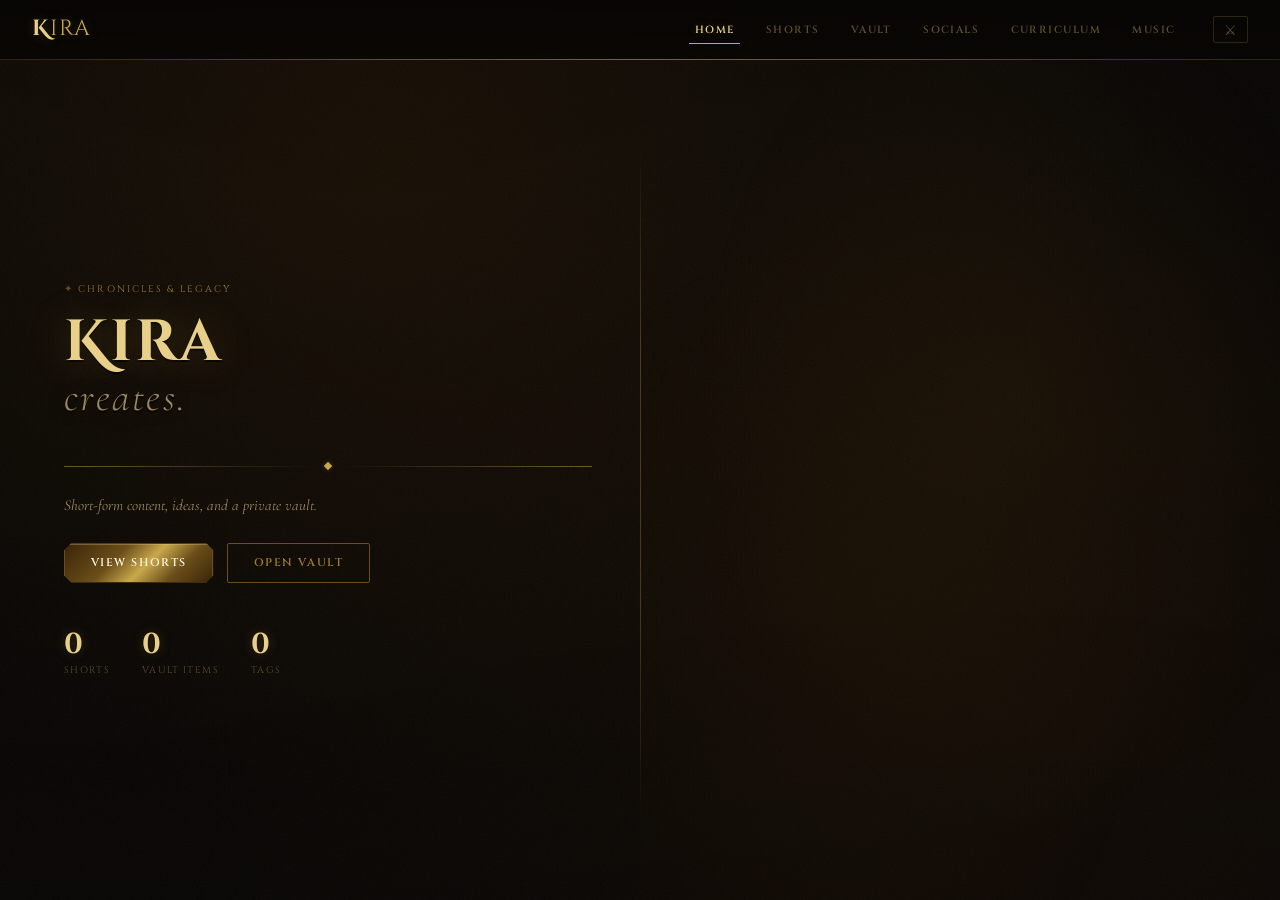
==== commit e656089b: "Update index.html" ====
--- a/index.html
+++ b/index.html
@@ -8,6 +8,7 @@
 <link href="https://fonts.googleapis.com/css2?family=Cinzel:wght@400;700;900&family=Cinzel+Decorative:wght@400;700&family=Cormorant+Garamond:ital,wght@0,300;0,400;0,600;1,300;1,400&family=JetBrains+Mono:wght@300;400&display=swap" rel="stylesheet">
 <link rel="stylesheet" href="css/style.css">
 <style>
+/* ── COMPONENT STYLES ── */
 .vault-item-url a{font-family:var(--mono);font-size:.65rem;color:var(--gold-dark);text-decoration:none;display:block;overflow:hidden;text-overflow:ellipsis;white-space:nowrap;margin-bottom:.35rem;transition:color .15s}
 .vault-item-url a:hover{color:var(--gold);text-decoration:underline}
 .theme-grid{display:grid;grid-template-columns:repeat(auto-fill,minmax(200px,1fr));gap:.75rem;margin-top:1rem}
@@ -28,26 +29,201 @@
 .toggle-switch input:checked+.toggle-slider{background:rgba(201,168,76,.3);border-color:var(--gold-dark)}
 .toggle-switch input:checked+.toggle-slider::before{transform:translateX(16px);background:var(--gold)}
 
-/* ── MUSIC PAGE ── */
-.music-section{margin-bottom:2.5rem}
-.music-section-title{font-family:var(--display);font-size:.72rem;letter-spacing:.16em;text-transform:uppercase;color:var(--gold-dim);margin-bottom:1rem;padding-bottom:.5rem;border-bottom:1px solid var(--border)}
-.music-nowplaying{display:flex;align-items:center;gap:.75rem;padding:.75rem 1.1rem;margin-bottom:1.75rem;background:linear-gradient(90deg,rgba(201,168,76,.08),rgba(201,168,76,.03));border:1px solid rgba(201,168,76,.22);border-left:3px solid var(--gold);border-radius:3px}
-.music-nowplaying-dot{width:8px;height:8px;border-radius:50%;background:#1db954;box-shadow:0 0 6px rgba(29,185,84,.7);flex-shrink:0;animation:pulse-dot 2s ease-in-out infinite}
-@keyframes pulse-dot{0%,100%{opacity:1;transform:scale(1)}50%{opacity:.6;transform:scale(.85)}}
-.music-nowplaying-label{font-family:var(--display);font-size:.6rem;letter-spacing:.14em;text-transform:uppercase;color:var(--gold-dim);flex-shrink:0}
-.music-nowplaying-text{font-family:var(--serif);font-size:.9rem;color:var(--text);font-style:italic}
-.music-user-header{display:flex;align-items:center;gap:1rem;margin-bottom:2rem;padding-bottom:1.25rem;border-bottom:1px solid var(--border)}
-.music-user-avatar{width:56px;height:56px;border-radius:50%;object-fit:cover;border:2px solid var(--border-med);flex-shrink:0}
-.music-user-name{font-family:var(--display);font-size:.95rem;font-weight:600;color:var(--gold-light);text-decoration:none;letter-spacing:.06em;display:block;margin-bottom:.2rem;transition:color .15s}
-.music-user-name:hover{color:var(--gold)}
-.music-user-meta{font-family:var(--display);font-size:.6rem;letter-spacing:.1em;color:var(--text-muted);text-transform:uppercase}
-.music-playlists{display:grid;grid-template-columns:repeat(auto-fill,minmax(200px,1fr));gap:.85rem}
-.music-playlist{display:flex;align-items:center;gap:.85rem;text-decoration:none;padding:.75rem;background:rgba(12,9,4,.6);border:1px solid var(--border);border-radius:3px;transition:border-color .15s,transform .15s}
-.music-playlist:hover{border-color:var(--gold-dark);transform:translateY(-2px)}
-.music-playlist-img{width:52px;height:52px;border-radius:2px;object-fit:cover;flex-shrink:0;background:var(--surface2)}
-.music-playlist-info{flex:1;min-width:0}
-.music-playlist-name{font-family:var(--serif);font-size:.85rem;color:var(--text);font-weight:600;white-space:nowrap;overflow:hidden;text-overflow:ellipsis}
-.music-playlist-tracks{font-family:var(--display);font-size:.58rem;letter-spacing:.08em;color:var(--text-muted);margin-top:.2rem}
+/* ══════════════════════════════════════
+   MUSIC PAGE
+   ══════════════════════════════════════ */
+.music-theme-wrap{position:relative;margin-bottom:3rem}
+.music-theme-eyebrow{font-family:var(--display);font-size:.58rem;letter-spacing:.22em;text-transform:uppercase;color:var(--gold-dim);margin-bottom:1rem;display:flex;align-items:center;gap:.6rem}
+.music-theme-eyebrow::before{content:'';display:inline-block;width:24px;height:1px;background:var(--gold-dark)}
+
+/* Theme card with gif background */
+.music-theme-card{
+  display:flex;align-items:stretch;
+  position:relative;overflow:hidden;
+  border:1px solid rgba(201,168,76,.3);border-radius:4px;
+  text-decoration:none;max-width:680px;
+  min-height:180px;
+  transition:border-color .25s,box-shadow .25s;
+}
+.music-theme-card:hover{border-color:rgba(201,168,76,.6);box-shadow:0 0 50px rgba(201,168,76,.18),0 8px 32px rgba(0,0,0,.8)}
+/* GIF background layer */
+.music-theme-bg{
+  position:absolute;inset:0;z-index:0;
+  background-size:cover;background-position:center;background-repeat:no-repeat;
+}
+.music-theme-bg img{width:100%;height:100%;object-fit:cover;display:block}
+/* Dark overlay over gif */
+.music-theme-overlay{
+  position:absolute;inset:0;z-index:1;
+  background:linear-gradient(90deg,rgba(4,3,1,.92) 0%,rgba(4,3,1,.75) 45%,rgba(4,3,1,.5) 100%);
+}
+/* Content over gif */
+.music-theme-content{
+  position:relative;z-index:2;
+  display:flex;align-items:center;gap:1.5rem;
+  padding:1.5rem 2rem;width:100%;
+}
+.music-theme-cover{
+  width:110px;height:110px;border-radius:3px;object-fit:cover;flex-shrink:0;
+  border:1px solid rgba(201,168,76,.25);
+  box-shadow:0 4px 20px rgba(0,0,0,.7),0 0 0 1px rgba(0,0,0,.4);
+}
+.music-theme-cover-placeholder{
+  width:110px;height:110px;border-radius:3px;flex-shrink:0;
+  background:rgba(201,168,76,.06);border:1px solid rgba(201,168,76,.15);
+  display:flex;align-items:center;justify-content:center;
+  font-size:2.5rem;color:var(--gold-dark);
+}
+.music-theme-info{flex:1;min-width:0}
+.music-theme-label{
+  font-family:var(--display);font-size:.55rem;letter-spacing:.18em;text-transform:uppercase;
+  color:var(--gold-dim);margin-bottom:.5rem;
+  display:flex;align-items:center;gap:.5rem;
+}
+.music-eq{display:inline-flex;align-items:flex-end;gap:2px;height:11px}
+.music-eq span{display:block;width:2px;background:var(--gold);border-radius:1px;animation:eq-bar 1.2s ease-in-out infinite}
+.music-eq span:nth-child(1){height:60%;animation-delay:0s}
+.music-eq span:nth-child(2){height:100%;animation-delay:.15s}
+.music-eq span:nth-child(3){height:40%;animation-delay:.3s}
+.music-eq span:nth-child(4){height:80%;animation-delay:.1s}
+@keyframes eq-bar{0%,100%{transform:scaleY(1)}50%{transform:scaleY(.3)}}
+.music-theme-title{
+  font-family:var(--display2);
+  font-size:clamp(1rem,3vw,1.55rem);
+  font-weight:700;color:var(--gold-light);
+  letter-spacing:.04em;line-height:1.15;margin-bottom:.3rem;
+  text-shadow:0 0 20px rgba(201,168,76,.35),0 2px 4px rgba(0,0,0,.8);
+  white-space:nowrap;overflow:hidden;text-overflow:ellipsis;
+}
+.music-theme-artist{font-family:var(--serif);font-size:.9rem;color:var(--text-dim);font-style:italic;margin-bottom:1rem}
+.music-theme-cta{
+  display:inline-flex;align-items:center;gap:.5rem;
+  font-family:var(--display);font-size:.6rem;letter-spacing:.14em;text-transform:uppercase;
+  color:var(--gold-dim);border:1px solid rgba(201,168,76,.25);
+  padding:.38rem .85rem;border-radius:2px;width:fit-content;
+  transition:all .2s;
+}
+.music-theme-card:hover .music-theme-cta{color:var(--gold-light);border-color:var(--gold);background:rgba(201,168,76,.08)}
+/* corner ornaments */
+.music-theme-card .mc{position:absolute;width:10px;height:10px;border-color:rgba(201,168,76,.4);border-style:solid;z-index:3}
+.music-theme-card .mc-tr{top:7px;right:7px;border-width:1px 1px 0 0}
+.music-theme-card .mc-bl{bottom:7px;left:7px;border-width:0 0 1px 1px}
+/* top glow line */
+.music-theme-card::after{content:'';position:absolute;top:0;left:0;right:0;height:1px;background:linear-gradient(90deg,transparent,var(--gold-dark) 30%,var(--gold) 50%,var(--gold-dark) 70%,transparent);z-index:3}
+
+/* ── PLAYLISTS ── */
+.music-playlists-section{margin-top:.5rem}
+.music-section-title{font-family:var(--display);font-size:.65rem;letter-spacing:.2em;text-transform:uppercase;color:var(--gold-dim);margin-bottom:1.25rem;display:flex;align-items:center;gap:.75rem}
+.music-section-title::after{content:'';flex:1;height:1px;background:linear-gradient(90deg,var(--gold-dark),transparent);opacity:.5}
+.music-playlists-grid{display:grid;grid-template-columns:repeat(auto-fill,minmax(175px,1fr));gap:1rem}
+
+.music-playlist-card{
+  display:flex;flex-direction:column;text-decoration:none;
+  border:1px solid var(--border);border-radius:3px;overflow:hidden;
+  position:relative;transition:border-color .2s,transform .2s,box-shadow .2s;
+}
+.music-playlist-card:hover{border-color:var(--gold-dark);transform:translateY(-3px);box-shadow:0 12px 30px rgba(0,0,0,.6),0 0 0 1px rgba(201,168,76,.08)}
+/* gif background for playlist card */
+.music-playlist-imgwrap{position:relative;aspect-ratio:1;overflow:hidden;background:var(--surface2)}
+.music-playlist-gif{position:absolute;inset:0;z-index:0}
+.music-playlist-gif img{width:100%;height:100%;object-fit:cover;display:block}
+.music-playlist-cover{position:relative;z-index:1;width:100%;height:100%;object-fit:cover;display:block;transition:transform .35s,filter .35s}
+.music-playlist-card:hover .music-playlist-cover{transform:scale(1.08);filter:brightness(1.1)}
+.music-playlist-imgwrap::after{content:'';position:absolute;inset:0;background:linear-gradient(180deg,transparent 50%,rgba(0,0,0,.65) 100%);z-index:2}
+.music-playlist-play{position:absolute;bottom:.6rem;right:.6rem;width:28px;height:28px;background:rgba(201,168,76,.9);border-radius:50%;display:flex;align-items:center;justify-content:center;opacity:0;transform:translateY(4px);transition:opacity .2s,transform .2s;z-index:3}
+.music-playlist-play svg{width:10px;height:10px;fill:#080604;margin-left:1px}
+.music-playlist-card:hover .music-playlist-play{opacity:1;transform:translateY(0)}
+.music-playlist-placeholder{width:100%;aspect-ratio:1;display:flex;align-items:center;justify-content:center;font-size:2.5rem;color:var(--text-muted);background:linear-gradient(135deg,var(--surface2),var(--surface3))}
+.music-playlist-info{padding:.75rem .85rem;position:relative;z-index:1;background:rgba(8,6,3,.85)}
+.music-playlist-name{font-family:var(--serif);font-size:.88rem;font-weight:600;color:var(--text);white-space:nowrap;overflow:hidden;text-overflow:ellipsis;margin-bottom:.2rem}
+.music-playlist-meta{font-family:var(--display);font-size:.55rem;letter-spacing:.08em;text-transform:uppercase;color:var(--text-muted)}
+.music-empty{font-family:var(--serif);font-style:italic;color:var(--text-muted);padding:2.5rem 0;font-size:.9rem}
+
+/* ══════════════════════════════════════
+   SETUP — drag drop zone + guides
+   ══════════════════════════════════════ */
+.setup-guide{
+  margin-top:1rem;padding:.85rem 1rem;
+  background:rgba(201,168,76,.04);
+  border:1px solid rgba(201,168,76,.1);
+  border-left:2px solid var(--gold-dark);
+  border-radius:2px;
+}
+.setup-guide-title{font-family:var(--display);font-size:.58rem;letter-spacing:.14em;text-transform:uppercase;color:var(--gold-dim);margin-bottom:.6rem;display:flex;align-items:center;gap:.4rem}
+.setup-guide-title::before{content:'?';width:14px;height:14px;border-radius:50%;border:1px solid var(--gold-dark);display:flex;align-items:center;justify-content:center;font-size:.55rem;flex-shrink:0}
+.setup-guide ol,.setup-guide ul{padding-left:1.1rem;display:flex;flex-direction:column;gap:.3rem}
+.setup-guide li{font-family:var(--serif);font-size:.78rem;color:var(--text-muted);line-height:1.5}
+.setup-guide a{color:var(--gold-dim);text-decoration:none}
+.setup-guide a:hover{color:var(--gold);text-decoration:underline}
+.setup-guide code{font-family:var(--mono);font-size:.7rem;color:var(--gold-dim);background:rgba(201,168,76,.07);padding:1px 5px;border-radius:2px}
+
+/* Drag drop zone */
+.spotify-drop-zone{
+  border:2px dashed rgba(201,168,76,.25);border-radius:3px;
+  padding:1.5rem;text-align:center;
+  background:rgba(10,8,4,.5);cursor:pointer;
+  transition:border-color .2s,background .2s;
+  margin-top:1rem;
+}
+.spotify-drop-zone.drag-over,.spotify-drop-zone:hover{border-color:var(--gold-dim);background:rgba(201,168,76,.04)}
+.spotify-drop-zone-icon{font-size:1.5rem;margin-bottom:.4rem}
+.spotify-drop-zone p{font-family:var(--serif);font-style:italic;font-size:.82rem;color:var(--text-muted);margin-bottom:.5rem}
+.spotify-drop-zone-hint{font-family:var(--display);font-size:.58rem;letter-spacing:.1em;text-transform:uppercase;color:var(--text-muted)}
+
+/* Music item preview card in setup */
+.music-preview-card{
+  display:flex;align-items:center;gap:.75rem;
+  padding:.75rem;margin-top:.75rem;
+  background:rgba(12,9,4,.8);border:1px solid rgba(201,168,76,.2);border-radius:3px;
+}
+.music-preview-img{width:44px;height:44px;border-radius:2px;object-fit:cover;flex-shrink:0;background:var(--surface2)}
+.music-preview-info{flex:1;min-width:0}
+.music-preview-title{font-family:var(--serif);font-size:.88rem;font-weight:600;color:var(--text);white-space:nowrap;overflow:hidden;text-overflow:ellipsis}
+.music-preview-artist{font-family:var(--serif);font-size:.72rem;color:var(--text-muted);font-style:italic;margin-top:.1rem}
+.music-preview-del{background:none;border:none;color:var(--text-muted);cursor:pointer;font-size:.75rem;padding:.2rem .35rem;transition:color .15s;flex-shrink:0}
+.music-preview-del:hover{color:#cc6644}
+
+/* Playlists in setup */
+.playlist-setup-list{display:flex;flex-direction:column;gap:.5rem;margin-top:.75rem}
+.playlist-setup-item{
+  background:rgba(12,9,4,.6);border:1px solid var(--border);border-radius:3px;
+  padding:.6rem .75rem;
+  display:flex;align-items:center;gap:.75rem;
+}
+.playlist-setup-thumb{width:36px;height:36px;border-radius:2px;object-fit:cover;flex-shrink:0;background:var(--surface2)}
+.playlist-setup-name{flex:1;font-family:var(--serif);font-size:.85rem;color:var(--text);min-width:0;white-space:nowrap;overflow:hidden;text-overflow:ellipsis}
+.playlist-gif-input{font-family:var(--mono);font-size:.65rem;color:var(--ink);background:rgba(10,8,4,.7);border:1px solid rgba(201,168,76,.15);border-radius:2px;padding:.35rem .5rem;width:180px;flex-shrink:0;caret-color:var(--gold)}
+.playlist-gif-input::placeholder{color:var(--text-muted)}
+.playlist-setup-del{background:none;border:none;color:var(--text-muted);cursor:pointer;font-size:.75rem;padding:.2rem .35rem;transition:color .15s;flex-shrink:0}
+.playlist-setup-del:hover{color:#cc6644}
+
+/* Channels editor */
+.channel-editor-list{display:flex;flex-direction:column;gap:.4rem;margin-top:.75rem}
+.channel-editor-row{display:grid;grid-template-columns:auto 1fr 1fr auto;gap:.4rem;align-items:center}
+.channel-editor-drag{color:var(--text-muted);font-size:.8rem;cursor:grab;padding:0 .2rem;flex-shrink:0}
+.channel-editor-row input{font-family:var(--mono);font-size:.65rem;color:var(--ink);background:rgba(10,8,4,.7);border:1px solid rgba(201,168,76,.15);border-radius:2px;padding:.38rem .5rem;caret-color:var(--gold)}
+.channel-editor-row input::placeholder{color:var(--text-muted)}
+.channel-editor-del{background:none;border:none;color:var(--text-muted);cursor:pointer;font-size:.75rem;padding:.2rem .35rem;border-radius:2px;border:1px solid transparent;transition:all .15s}
+.channel-editor-del:hover{color:#cc6644;border-color:#7a3a22}
+.btn-add-channel{font-family:var(--display);font-size:.6rem;letter-spacing:.1em;text-transform:uppercase;color:var(--gold-dim);background:transparent;border:1px dashed rgba(201,168,76,.2);padding:.45rem 1rem;cursor:pointer;border-radius:2px;width:100%;margin-top:.4rem;transition:all .2s}
+.btn-add-channel:hover{border-color:var(--gold-dark);color:var(--gold-light);background:rgba(201,168,76,.04)}
+
+/* Spotify credentials */
+.spotify-creds-fields{display:grid;grid-template-columns:1fr 1fr;gap:.75rem;margin-top:.75rem}
+
+/* Loading spinner inline */
+.spin{display:inline-block;width:12px;height:12px;border:1.5px solid rgba(201,168,76,.3);border-top-color:var(--gold);border-radius:50%;animation:spin .6s linear infinite;vertical-align:middle;margin-left:.4rem}
+@keyframes spin{to{transform:rotate(360deg)}}
+
+@media(max-width:640px){
+  .music-theme-content{padding:1rem 1.25rem;gap:1rem}
+  .music-theme-cover,.music-theme-cover-placeholder{width:80px;height:80px}
+  .music-theme-title{font-size:1rem}
+  .music-playlists-grid{grid-template-columns:repeat(auto-fill,minmax(140px,1fr))}
+  .channel-editor-row{grid-template-columns:auto 1fr 1fr auto}
+  .spotify-creds-fields{grid-template-columns:1fr}
+  .playlist-gif-input{width:120px}
+}
 </style>
 </head>
 <body>
@@ -183,7 +359,7 @@
   <div class="page-inner">
     <div class="section-header"><div><h2>So<span>cials</span></h2></div><p>Find me across the realm</p></div>
     <div class="socials-grid" id="socials-grid"><div class="socials-empty">Loading…</div></div>
-    <div class="owner-only socials-add-wrap" id="socials-edit-area" style="display:none">
+    <div class="owner-only" id="socials-edit-area" style="display:none">
       <div class="settings-section" style="margin-top:2rem">
         <h3>Add <span>Social</span></h3>
         <div class="socials-form-row">
@@ -227,9 +403,7 @@
 <div class="page" id="page-music">
   <div class="page-inner">
     <div class="section-header"><div><h2>Mu<span>sic</span></h2></div><p>Sounds of the Keep</p></div>
-    <div id="music-content">
-      <div style="color:var(--text-muted);font-style:italic;padding:2rem 0">Loading…</div>
-    </div>
+    <div id="music-content"><div class="music-empty">Loading…</div></div>
   </div>
 </div>
 
@@ -239,10 +413,10 @@
     <div class="section-header"><div><h2>Set<span>up</span></h2></div><p>Configure thy Keep</p></div>
     <div class="settings-inner">
 
-      <!-- Profile -->
+      <!-- ── PROFILE ── -->
       <div class="settings-section">
         <h3>Pro<span>file</span></h3>
-        <p>Name, tagline, and page visibility controls.</p>
+        <p>Nome, tagline e visibilidade das páginas.</p>
         <div class="field-group" style="margin-top:1rem">
           <label class="field-label">Display Name</label>
           <input class="field-input" type="text" id="cfg-name" placeholder="Kira">
@@ -253,81 +427,123 @@
         </div>
         <div style="margin:1.25rem 0 .5rem">
           <div class="field-label" style="margin-bottom:.75rem">Page Visibility</div>
-          <div class="page-toggle-row">
-            <span class="page-toggle-label">Shorts</span>
-            <label class="toggle-switch"><input type="checkbox" id="show-shorts" checked><span class="toggle-slider"></span></label>
-          </div>
-          <div class="page-toggle-row">
-            <span class="page-toggle-label">Vault</span>
-            <label class="toggle-switch"><input type="checkbox" id="show-vault" checked><span class="toggle-slider"></span></label>
-          </div>
-          <div class="page-toggle-row">
-            <span class="page-toggle-label">Socials</span>
-            <label class="toggle-switch"><input type="checkbox" id="show-socials" checked><span class="toggle-slider"></span></label>
-          </div>
-          <div class="page-toggle-row">
-            <span class="page-toggle-label">Curriculum</span>
-            <label class="toggle-switch"><input type="checkbox" id="show-curriculum" checked><span class="toggle-slider"></span></label>
-          </div>
-          <div class="page-toggle-row">
-            <span class="page-toggle-label">Music</span>
-            <label class="toggle-switch"><input type="checkbox" id="show-music" checked><span class="toggle-slider"></span></label>
-          </div>
+          <div class="page-toggle-row"><span class="page-toggle-label">Shorts</span><label class="toggle-switch"><input type="checkbox" id="show-shorts" checked><span class="toggle-slider"></span></label></div>
+          <div class="page-toggle-row"><span class="page-toggle-label">Vault</span><label class="toggle-switch"><input type="checkbox" id="show-vault" checked><span class="toggle-slider"></span></label></div>
+          <div class="page-toggle-row"><span class="page-toggle-label">Socials</span><label class="toggle-switch"><input type="checkbox" id="show-socials" checked><span class="toggle-slider"></span></label></div>
+          <div class="page-toggle-row"><span class="page-toggle-label">Curriculum</span><label class="toggle-switch"><input type="checkbox" id="show-curriculum" checked><span class="toggle-slider"></span></label></div>
+          <div class="page-toggle-row"><span class="page-toggle-label">Music</span><label class="toggle-switch"><input type="checkbox" id="show-music" checked><span class="toggle-slider"></span></label></div>
         </div>
         <button class="settings-save" id="btn-save-profile">Save Profile</button>
         <div class="connection-result" id="profile-result"></div>
       </div>
 
-      <!-- Spotify -->
+      <!-- ── MUSIC ── -->
       <div class="settings-section">
-        <h3>Spo<span>tify</span></h3>
-        <p>Mostra as tuas playlists públicas e o que estás a ouvir. Não requer Premium.</p>
-        <div class="field-group" style="margin-top:1rem">
-          <label class="field-label">Spotify Username</label>
-          <input class="field-input" type="text" id="spotify-username" placeholder="o teu username do Spotify">
-          <span class="field-hint">Perfil Spotify → ··· → Partilhar → Copiar link. O username é depois de /user/</span>
-        </div>
-        <div class="field-group">
-          <label class="field-label">Now Playing</label>
-          <input class="field-input" type="text" id="spotify-nowplaying" placeholder="ex: Hozier — Work Song">
-          <span class="field-hint">Texto livre — aparece como banner no topo da página Music.</span>
-        </div>
-        <button class="settings-save" id="btn-save-spotify" style="margin-top:.25rem">Save Spotify</button>
-        <div class="connection-result" id="spotify-result"></div>
-      </div>
-
-      <!-- Discord Channels -->
+        <h3>Mu<span>sic</span></h3>
+        <p>Arrasta links do Spotify para adicionar a música e playlists.</p>
+
+        <div style="margin-top:1.25rem">
+          <div class="field-label" style="margin-bottom:.5rem">Theme Song</div>
+          <div class="spotify-drop-zone" id="drop-theme">
+            <div class="spotify-drop-zone-icon">🎵</div>
+            <p>Arrasta ou cola um link de música do Spotify</p>
+            <div class="spotify-drop-zone-hint">open.spotify.com/track/…</div>
+          </div>
+          <div id="theme-preview"></div>
+          <div class="field-group" style="margin-top:.75rem" id="theme-gif-group" style="display:none">
+            <label class="field-label">GIF de fundo</label>
+            <input class="field-input" type="url" id="music-song-gif" placeholder="https://media.discordapp.net/… ou media.tenor.com/…">
+            <span class="field-hint">Clica com botão direito no GIF no Discord → Copiar endereço da imagem</span>
+          </div>
+        </div>
+
+        <div style="margin-top:1.75rem">
+          <div class="field-label" style="margin-bottom:.5rem">Playlists</div>
+          <div class="spotify-drop-zone" id="drop-playlist">
+            <div class="spotify-drop-zone-icon">🎧</div>
+            <p>Arrasta ou cola um link de playlist do Spotify</p>
+            <div class="spotify-drop-zone-hint">open.spotify.com/playlist/…</div>
+          </div>
+          <div class="playlist-setup-list" id="playlist-setup-list"></div>
+        </div>
+
+        <button class="settings-save" id="btn-save-music" style="margin-top:1.25rem">Save Music</button>
+        <div class="connection-result" id="music-result"></div>
+
+        <div class="setup-guide">
+          <div class="setup-guide-title">Como usar</div>
+          <ol class="setup-guide">
+            <li>Abre o Spotify → clica nos <strong>três pontos</strong> da música/playlist → <strong>Partilhar</strong> → <strong>Copiar link</strong></li>
+            <li>Cola o link na zona de drop acima — a info é preenchida automaticamente</li>
+            <li>Para o GIF: no Discord, clica com botão direito no GIF → <strong>Copiar endereço da imagem</strong></li>
+            <li>O link deve começar com <code>media.discordapp.net</code> ou <code>media.tenor.com</code></li>
+          </ol>
+        </div>
+      </div>
+
+      <!-- ── SPOTIFY CREDENTIALS ── -->
+      <div class="settings-section">
+        <h3>Spo<span>tify API</span></h3>
+        <p>Credenciais para o auto-fetch dos links. Usa a conta com Premium se quiseres trocar.</p>
+        <div class="spotify-creds-fields">
+          <div class="field-group">
+            <label class="field-label">Client ID</label>
+            <input class="field-input" type="text" id="spotify-client-id" placeholder="466f8a2cdf…">
+          </div>
+          <div class="field-group">
+            <label class="field-label">Client Secret</label>
+            <input class="field-input" type="password" id="spotify-client-secret" placeholder="••••••••••••">
+          </div>
+        </div>
+        <button class="settings-save" id="btn-save-spotify-creds">Save Credentials</button>
+        <div class="connection-result" id="spotify-creds-result"></div>
+
+        <div class="setup-guide">
+          <div class="setup-guide-title">Como obter as credenciais</div>
+          <ol class="setup-guide">
+            <li>Vai a <a href="https://developer.spotify.com/dashboard" target="_blank">developer.spotify.com/dashboard</a></li>
+            <li>Cria uma app ou abre a existente <strong>Kira Vault</strong></li>
+            <li>Copia o <strong>Client ID</strong> e o <strong>Client Secret</strong></li>
+            <li>Em <strong>Redirect URIs</strong> certifica que tens: <code>https://kira-discord-proxy.ghoullkira.workers.dev/spotify/callback</code></li>
+            <li>Para usar a conta Premium: faz login nessa conta no Spotify e obtém as credenciais dessa app</li>
+          </ol>
+        </div>
+      </div>
+
+      <!-- ── CHANNELS ── -->
       <div class="settings-section">
         <h3>Chan<span>nels</span></h3>
-        <p>Discord channel IDs used for backup logging.</p>
-        <div class="channel-list">
-          <div class="channel-row"><span class="channel-key">links</span><span class="channel-val">1493193077765181550</span></div>
-          <div class="channel-row"><span class="channel-key">notes</span><span class="channel-val">1493193123336028170</span></div>
-          <div class="channel-row"><span class="channel-key">files</span><span class="channel-val">1493193181544845454</span></div>
-          <div class="channel-row"><span class="channel-key">ideas</span><span class="channel-val">1493193239551934515</span></div>
-          <div class="channel-row"><span class="channel-key">code</span><span class="channel-val">1493995845048078358</span></div>
-          <div class="channel-row"><span class="channel-key">shorts</span><span class="channel-val">1493995983078555678</span></div>
-          <div class="channel-row"><span class="channel-key">bg</span><span class="channel-val">1493580916055085147</span></div>
-          <div class="channel-row"><span class="channel-key">profile</span><span class="channel-val">1493563959423537314</span></div>
-          <div class="channel-row"><span class="channel-key">socials</span><span class="channel-val">1493640135642710127</span></div>
-          <div class="channel-row"><span class="channel-key">cv</span><span class="channel-val">1493640171722379264</span></div>
-        </div>
-        <button class="test-btn" id="btn-test-connection" style="margin-top:1.25rem">Test Connection</button>
+        <p>Channels do Discord para backup de conteúdo. Podes adicionar, editar e remover.</p>
+        <div class="channel-editor-list" id="channel-editor-list"></div>
+        <button class="btn-add-channel" id="btn-add-channel">+ Adicionar channel</button>
+        <button class="settings-save" id="btn-save-channels" style="margin-top:1rem">Save Channels</button>
+        <div class="connection-result" id="channels-result"></div>
+        <button class="test-btn" id="btn-test-connection" style="margin-top:.75rem">Test Connection</button>
         <div class="connection-result" id="connection-result"></div>
-      </div>
-
-      <!-- Theme — full width -->
+
+        <div class="setup-guide">
+          <div class="setup-guide-title">Como obter um Channel ID</div>
+          <ol class="setup-guide">
+            <li>No Discord, vai a <strong>Configurações → Avançado → Activa Modo de Programador</strong></li>
+            <li>Clica com botão direito no channel → <strong>Copiar ID do Channel</strong></li>
+            <li>O label é o nome que queres dar (ex: <code>music</code>, <code>notas</code>)</li>
+            <li>A página indica onde este channel é usado para backup</li>
+          </ol>
+        </div>
+      </div>
+
+      <!-- ── THEME ── -->
       <div class="settings-section settings-section--full">
         <h3>Theme <span>Editor</span></h3>
         <p>Changes preview live — save to persist across all devices.</p>
         <div class="theme-grid">
-          <div class="theme-field"><label>Primary Gold</label><div class="color-wrap"><input type="color" class="theme-color-picker" id="theme-gold-picker" data-target="theme-gold" value="#c9a84c"><input class="field-input theme-color-input" type="text" id="theme-gold" value="#c9a84c" placeholder="#c9a84c"></div></div>
-          <div class="theme-field"><label>Gold Light</label><div class="color-wrap"><input type="color" class="theme-color-picker" id="theme-gold-light-picker" data-target="theme-gold-light" value="#e8d08a"><input class="field-input theme-color-input" type="text" id="theme-gold-light" value="#e8d08a" placeholder="#e8d08a"></div></div>
-          <div class="theme-field"><label>Gold Dim</label><div class="color-wrap"><input type="color" class="theme-color-picker" id="theme-gold-dim-picker" data-target="theme-gold-dim" value="#a07c30"><input class="field-input theme-color-input" type="text" id="theme-gold-dim" value="#a07c30" placeholder="#a07c30"></div></div>
-          <div class="theme-field"><label>Background</label><div class="color-wrap"><input type="color" class="theme-color-picker" id="theme-bg-picker" data-target="theme-bg" value="#080604"><input class="field-input theme-color-input" type="text" id="theme-bg" value="#080604" placeholder="#080604"></div></div>
-          <div class="theme-field"><label>Surface</label><div class="color-wrap"><input type="color" class="theme-color-picker" id="theme-surface-picker" data-target="theme-surface" value="#0f0c07"><input class="field-input theme-color-input" type="text" id="theme-surface" value="#0f0c07" placeholder="#0f0c07"></div></div>
-          <div class="theme-field"><label>Text</label><div class="color-wrap"><input type="color" class="theme-color-picker" id="theme-text-picker" data-target="theme-text" value="#e8dcc8"><input class="field-input theme-color-input" type="text" id="theme-text" value="#e8dcc8" placeholder="#e8dcc8"></div></div>
-          <div class="theme-field"><label>Text Dim</label><div class="color-wrap"><input type="color" class="theme-color-picker" id="theme-text-dim-picker" data-target="theme-text-dim" value="#9a8860"><input class="field-input theme-color-input" type="text" id="theme-text-dim" value="#9a8860" placeholder="#9a8860"></div></div>
+          <div class="theme-field"><label>Primary Gold</label><div class="color-wrap"><input type="color" class="theme-color-picker" id="theme-gold-picker" data-target="theme-gold" value="#c9a84c"><input class="field-input theme-color-input" type="text" id="theme-gold" value="#c9a84c"></div></div>
+          <div class="theme-field"><label>Gold Light</label><div class="color-wrap"><input type="color" class="theme-color-picker" id="theme-gold-light-picker" data-target="theme-gold-light" value="#e8d08a"><input class="field-input theme-color-input" type="text" id="theme-gold-light" value="#e8d08a"></div></div>
+          <div class="theme-field"><label>Gold Dim</label><div class="color-wrap"><input type="color" class="theme-color-picker" id="theme-gold-dim-picker" data-target="theme-gold-dim" value="#a07c30"><input class="field-input theme-color-input" type="text" id="theme-gold-dim" value="#a07c30"></div></div>
+          <div class="theme-field"><label>Background</label><div class="color-wrap"><input type="color" class="theme-color-picker" id="theme-bg-picker" data-target="theme-bg" value="#080604"><input class="field-input theme-color-input" type="text" id="theme-bg" value="#080604"></div></div>
+          <div class="theme-field"><label>Surface</label><div class="color-wrap"><input type="color" class="theme-color-picker" id="theme-surface-picker" data-target="theme-surface" value="#0f0c07"><input class="field-input theme-color-input" type="text" id="theme-surface" value="#0f0c07"></div></div>
+          <div class="theme-field"><label>Text</label><div class="color-wrap"><input type="color" class="theme-color-picker" id="theme-text-picker" data-target="theme-text" value="#e8dcc8"><input class="field-input theme-color-input" type="text" id="theme-text" value="#e8dcc8"></div></div>
+          <div class="theme-field"><label>Text Dim</label><div class="color-wrap"><input type="color" class="theme-color-picker" id="theme-text-dim-picker" data-target="theme-text-dim" value="#9a8860"><input class="field-input theme-color-input" type="text" id="theme-text-dim" value="#9a8860"></div></div>
           <div class="theme-field"><label>Background Image URL</label><input class="field-input" type="url" id="theme-bg-url" placeholder="https://i.imgur.com/…"></div>
         </div>
         <div class="theme-field" style="margin-top:1rem;max-width:360px">
@@ -342,6 +558,15 @@
           <button class="test-btn" id="btn-reset-theme">Reset Default</button>
         </div>
         <div class="connection-result" id="theme-result"></div>
+
+        <div class="setup-guide" style="margin-top:1.5rem">
+          <div class="setup-guide-title">Background Image</div>
+          <ol class="setup-guide">
+            <li>Upload a imagem para o <a href="https://imgur.com/upload" target="_blank">Imgur</a> ou outro host</li>
+            <li>Copia o link directo da imagem (deve terminar em <code>.jpg</code>, <code>.png</code>, <code>.webp</code>)</li>
+            <li>Cola no campo acima e ajusta a opacidade</li>
+          </ol>
+        </div>
       </div>
 
     </div>
@@ -350,7 +575,7 @@
 
 </div><!-- #app -->
 
-<!-- MODAL: ADD SHORT -->
+<!-- MODAL: SHORT -->
 <div class="modal-backdrop" id="modal-short">
   <div class="modal">
     <div class="modal-title">Add Scroll</div>
@@ -370,7 +595,7 @@
   </div>
 </div>
 
-<!-- MODAL: ADD VAULT ITEM -->
+<!-- MODAL: VAULT -->
 <div class="modal-backdrop" id="modal-vault">
   <div class="modal">
     <div class="modal-title">New Chronicle Entry</div>
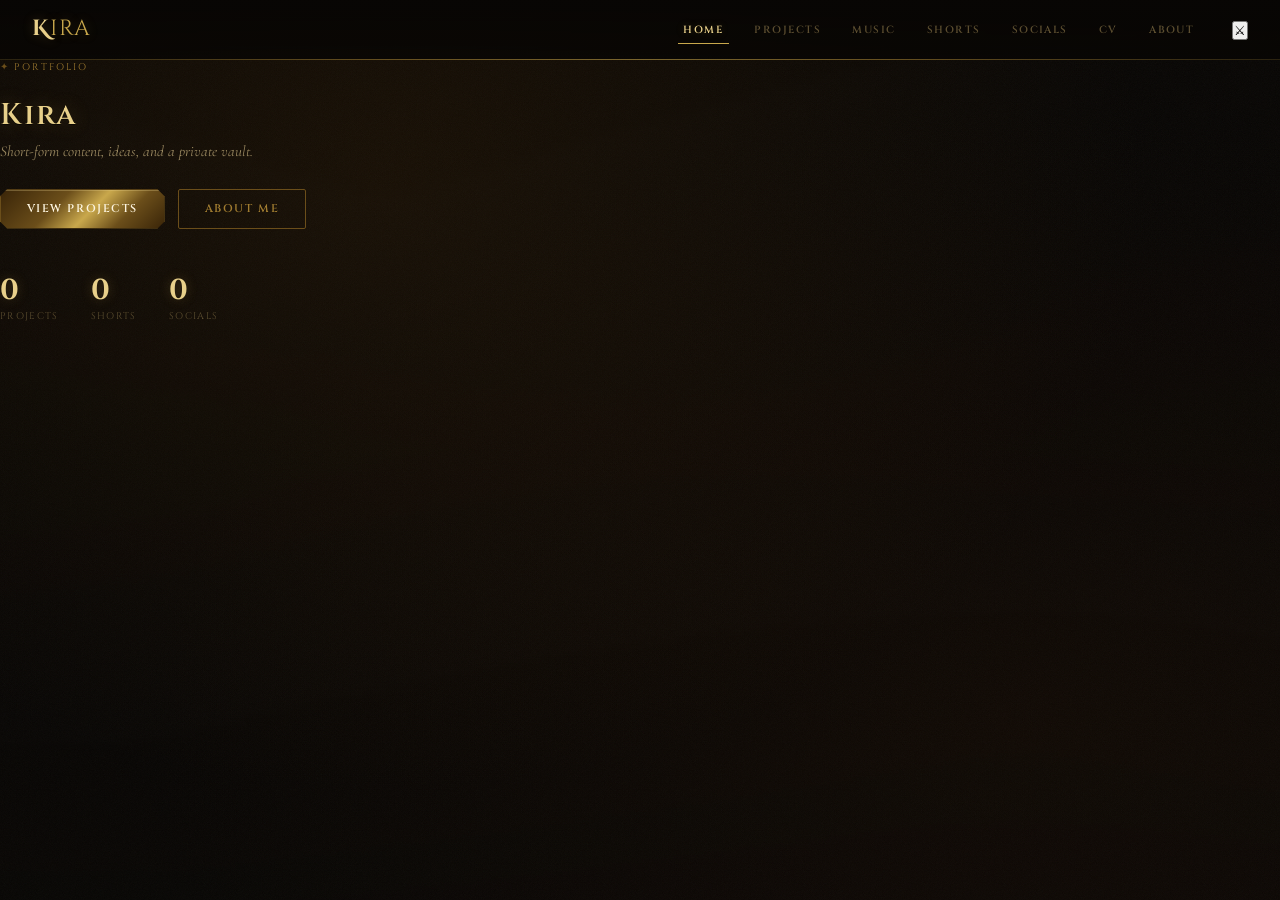
==== commit f8f543ef: "Update index.html" ====
--- a/index.html
+++ b/index.html
@@ -5,231 +5,14 @@
 <meta name="viewport" content="width=device-width, initial-scale=1.0">
 <title>KIRA</title>
 <link rel="preconnect" href="https://fonts.googleapis.com">
-<link href="https://fonts.googleapis.com/css2?family=Cinzel:wght@400;700;900&family=Cinzel+Decorative:wght@400;700&family=Cormorant+Garamond:ital,wght@0,300;0,400;0,600;1,300;1,400&family=JetBrains+Mono:wght@300;400&display=swap" rel="stylesheet">
+<link href="https://fonts.googleapis.com/css2?family=Cinzel:wght@400;600;700;900&family=Cinzel+Decorative:wght@400;700&family=Cormorant+Garamond:ital,wght@0,300;0,400;0,600;1,300;1,400&family=JetBrains+Mono:wght@300;400&display=swap" rel="stylesheet">
+<link rel="stylesheet" id="theme-css" href="css/themes/medieval.css">
 <link rel="stylesheet" href="css/style.css">
-<style>
-/* ── COMPONENT STYLES ── */
-.vault-item-url a{font-family:var(--mono);font-size:.65rem;color:var(--gold-dark);text-decoration:none;display:block;overflow:hidden;text-overflow:ellipsis;white-space:nowrap;margin-bottom:.35rem;transition:color .15s}
-.vault-item-url a:hover{color:var(--gold);text-decoration:underline}
-.theme-grid{display:grid;grid-template-columns:repeat(auto-fill,minmax(200px,1fr));gap:.75rem;margin-top:1rem}
-.theme-field{display:flex;flex-direction:column;gap:.35rem}
-.theme-field label{font-family:var(--display);font-size:.58rem;letter-spacing:.12em;text-transform:uppercase;color:var(--gold-dim)}
-.color-wrap{display:flex;align-items:center;gap:.5rem}
-.color-wrap input[type=color]{width:34px;height:28px;padding:2px;background:rgba(10,8,4,.8);border:1px solid rgba(201,168,76,.2);border-radius:3px;cursor:pointer;flex-shrink:0}
-.range-wrap{display:flex;align-items:center;gap:.75rem}
-.range-wrap input[type=range]{flex:1;accent-color:var(--gold)}
-.range-wrap span{font-family:var(--mono);font-size:.75rem;color:var(--gold-dim);min-width:2.5rem}
-.page-toggle-row{display:flex;align-items:center;justify-content:space-between;padding:.45rem .5rem;border-bottom:1px solid rgba(201,168,76,.08)}
-.page-toggle-row:last-child{border-bottom:none}
-.page-toggle-label{font-family:var(--display);font-size:.65rem;letter-spacing:.1em;color:var(--text-dim)}
-.toggle-switch{position:relative;width:36px;height:20px;flex-shrink:0}
-.toggle-switch input{opacity:0;width:0;height:0}
-.toggle-slider{position:absolute;inset:0;background:rgba(201,168,76,.15);border:1px solid rgba(201,168,76,.2);border-radius:20px;cursor:pointer;transition:.2s}
-.toggle-slider::before{content:'';position:absolute;width:14px;height:14px;left:2px;top:2px;background:var(--text-muted);border-radius:50%;transition:.2s}
-.toggle-switch input:checked+.toggle-slider{background:rgba(201,168,76,.3);border-color:var(--gold-dark)}
-.toggle-switch input:checked+.toggle-slider::before{transform:translateX(16px);background:var(--gold)}
-
-/* ══════════════════════════════════════
-   MUSIC PAGE
-   ══════════════════════════════════════ */
-.music-theme-wrap{position:relative;margin-bottom:3rem}
-.music-theme-eyebrow{font-family:var(--display);font-size:.58rem;letter-spacing:.22em;text-transform:uppercase;color:var(--gold-dim);margin-bottom:1rem;display:flex;align-items:center;gap:.6rem}
-.music-theme-eyebrow::before{content:'';display:inline-block;width:24px;height:1px;background:var(--gold-dark)}
-
-/* Theme card with gif background */
-.music-theme-card{
-  display:flex;align-items:stretch;
-  position:relative;overflow:hidden;
-  border:1px solid rgba(201,168,76,.3);border-radius:4px;
-  text-decoration:none;max-width:680px;
-  min-height:180px;
-  transition:border-color .25s,box-shadow .25s;
-}
-.music-theme-card:hover{border-color:rgba(201,168,76,.6);box-shadow:0 0 50px rgba(201,168,76,.18),0 8px 32px rgba(0,0,0,.8)}
-/* GIF background layer */
-.music-theme-bg{
-  position:absolute;inset:0;z-index:0;
-  background-size:cover;background-position:center;background-repeat:no-repeat;
-}
-.music-theme-bg img{width:100%;height:100%;object-fit:cover;display:block}
-/* Dark overlay over gif */
-.music-theme-overlay{
-  position:absolute;inset:0;z-index:1;
-  background:linear-gradient(90deg,rgba(4,3,1,.92) 0%,rgba(4,3,1,.75) 45%,rgba(4,3,1,.5) 100%);
-}
-/* Content over gif */
-.music-theme-content{
-  position:relative;z-index:2;
-  display:flex;align-items:center;gap:1.5rem;
-  padding:1.5rem 2rem;width:100%;
-}
-.music-theme-cover{
-  width:110px;height:110px;border-radius:3px;object-fit:cover;flex-shrink:0;
-  border:1px solid rgba(201,168,76,.25);
-  box-shadow:0 4px 20px rgba(0,0,0,.7),0 0 0 1px rgba(0,0,0,.4);
-}
-.music-theme-cover-placeholder{
-  width:110px;height:110px;border-radius:3px;flex-shrink:0;
-  background:rgba(201,168,76,.06);border:1px solid rgba(201,168,76,.15);
-  display:flex;align-items:center;justify-content:center;
-  font-size:2.5rem;color:var(--gold-dark);
-}
-.music-theme-info{flex:1;min-width:0}
-.music-theme-label{
-  font-family:var(--display);font-size:.55rem;letter-spacing:.18em;text-transform:uppercase;
-  color:var(--gold-dim);margin-bottom:.5rem;
-  display:flex;align-items:center;gap:.5rem;
-}
-.music-eq{display:inline-flex;align-items:flex-end;gap:2px;height:11px}
-.music-eq span{display:block;width:2px;background:var(--gold);border-radius:1px;animation:eq-bar 1.2s ease-in-out infinite}
-.music-eq span:nth-child(1){height:60%;animation-delay:0s}
-.music-eq span:nth-child(2){height:100%;animation-delay:.15s}
-.music-eq span:nth-child(3){height:40%;animation-delay:.3s}
-.music-eq span:nth-child(4){height:80%;animation-delay:.1s}
-@keyframes eq-bar{0%,100%{transform:scaleY(1)}50%{transform:scaleY(.3)}}
-.music-theme-title{
-  font-family:var(--display2);
-  font-size:clamp(1rem,3vw,1.55rem);
-  font-weight:700;color:var(--gold-light);
-  letter-spacing:.04em;line-height:1.15;margin-bottom:.3rem;
-  text-shadow:0 0 20px rgba(201,168,76,.35),0 2px 4px rgba(0,0,0,.8);
-  white-space:nowrap;overflow:hidden;text-overflow:ellipsis;
-}
-.music-theme-artist{font-family:var(--serif);font-size:.9rem;color:var(--text-dim);font-style:italic;margin-bottom:1rem}
-.music-theme-cta{
-  display:inline-flex;align-items:center;gap:.5rem;
-  font-family:var(--display);font-size:.6rem;letter-spacing:.14em;text-transform:uppercase;
-  color:var(--gold-dim);border:1px solid rgba(201,168,76,.25);
-  padding:.38rem .85rem;border-radius:2px;width:fit-content;
-  transition:all .2s;
-}
-.music-theme-card:hover .music-theme-cta{color:var(--gold-light);border-color:var(--gold);background:rgba(201,168,76,.08)}
-/* corner ornaments */
-.music-theme-card .mc{position:absolute;width:10px;height:10px;border-color:rgba(201,168,76,.4);border-style:solid;z-index:3}
-.music-theme-card .mc-tr{top:7px;right:7px;border-width:1px 1px 0 0}
-.music-theme-card .mc-bl{bottom:7px;left:7px;border-width:0 0 1px 1px}
-/* top glow line */
-.music-theme-card::after{content:'';position:absolute;top:0;left:0;right:0;height:1px;background:linear-gradient(90deg,transparent,var(--gold-dark) 30%,var(--gold) 50%,var(--gold-dark) 70%,transparent);z-index:3}
-
-/* ── PLAYLISTS ── */
-.music-playlists-section{margin-top:.5rem}
-.music-section-title{font-family:var(--display);font-size:.65rem;letter-spacing:.2em;text-transform:uppercase;color:var(--gold-dim);margin-bottom:1.25rem;display:flex;align-items:center;gap:.75rem}
-.music-section-title::after{content:'';flex:1;height:1px;background:linear-gradient(90deg,var(--gold-dark),transparent);opacity:.5}
-.music-playlists-grid{display:grid;grid-template-columns:repeat(auto-fill,minmax(175px,1fr));gap:1rem}
-
-.music-playlist-card{
-  display:flex;flex-direction:column;text-decoration:none;
-  border:1px solid var(--border);border-radius:3px;overflow:hidden;
-  position:relative;transition:border-color .2s,transform .2s,box-shadow .2s;
-}
-.music-playlist-card:hover{border-color:var(--gold-dark);transform:translateY(-3px);box-shadow:0 12px 30px rgba(0,0,0,.6),0 0 0 1px rgba(201,168,76,.08)}
-/* gif background for playlist card */
-.music-playlist-imgwrap{position:relative;aspect-ratio:1;overflow:hidden;background:var(--surface2)}
-.music-playlist-gif{position:absolute;inset:0;z-index:0}
-.music-playlist-gif img{width:100%;height:100%;object-fit:cover;display:block}
-.music-playlist-cover{position:relative;z-index:1;width:100%;height:100%;object-fit:cover;display:block;transition:transform .35s,filter .35s}
-.music-playlist-card:hover .music-playlist-cover{transform:scale(1.08);filter:brightness(1.1)}
-.music-playlist-imgwrap::after{content:'';position:absolute;inset:0;background:linear-gradient(180deg,transparent 50%,rgba(0,0,0,.65) 100%);z-index:2}
-.music-playlist-play{position:absolute;bottom:.6rem;right:.6rem;width:28px;height:28px;background:rgba(201,168,76,.9);border-radius:50%;display:flex;align-items:center;justify-content:center;opacity:0;transform:translateY(4px);transition:opacity .2s,transform .2s;z-index:3}
-.music-playlist-play svg{width:10px;height:10px;fill:#080604;margin-left:1px}
-.music-playlist-card:hover .music-playlist-play{opacity:1;transform:translateY(0)}
-.music-playlist-placeholder{width:100%;aspect-ratio:1;display:flex;align-items:center;justify-content:center;font-size:2.5rem;color:var(--text-muted);background:linear-gradient(135deg,var(--surface2),var(--surface3))}
-.music-playlist-info{padding:.75rem .85rem;position:relative;z-index:1;background:rgba(8,6,3,.85)}
-.music-playlist-name{font-family:var(--serif);font-size:.88rem;font-weight:600;color:var(--text);white-space:nowrap;overflow:hidden;text-overflow:ellipsis;margin-bottom:.2rem}
-.music-playlist-meta{font-family:var(--display);font-size:.55rem;letter-spacing:.08em;text-transform:uppercase;color:var(--text-muted)}
-.music-empty{font-family:var(--serif);font-style:italic;color:var(--text-muted);padding:2.5rem 0;font-size:.9rem}
-
-/* ══════════════════════════════════════
-   SETUP — drag drop zone + guides
-   ══════════════════════════════════════ */
-.setup-guide{
-  margin-top:1rem;padding:.85rem 1rem;
-  background:rgba(201,168,76,.04);
-  border:1px solid rgba(201,168,76,.1);
-  border-left:2px solid var(--gold-dark);
-  border-radius:2px;
-}
-.setup-guide-title{font-family:var(--display);font-size:.58rem;letter-spacing:.14em;text-transform:uppercase;color:var(--gold-dim);margin-bottom:.6rem;display:flex;align-items:center;gap:.4rem}
-.setup-guide-title::before{content:'?';width:14px;height:14px;border-radius:50%;border:1px solid var(--gold-dark);display:flex;align-items:center;justify-content:center;font-size:.55rem;flex-shrink:0}
-.setup-guide ol,.setup-guide ul{padding-left:1.1rem;display:flex;flex-direction:column;gap:.3rem}
-.setup-guide li{font-family:var(--serif);font-size:.78rem;color:var(--text-muted);line-height:1.5}
-.setup-guide a{color:var(--gold-dim);text-decoration:none}
-.setup-guide a:hover{color:var(--gold);text-decoration:underline}
-.setup-guide code{font-family:var(--mono);font-size:.7rem;color:var(--gold-dim);background:rgba(201,168,76,.07);padding:1px 5px;border-radius:2px}
-
-/* Drag drop zone */
-.spotify-drop-zone{
-  border:2px dashed rgba(201,168,76,.25);border-radius:3px;
-  padding:1.5rem;text-align:center;
-  background:rgba(10,8,4,.5);cursor:pointer;
-  transition:border-color .2s,background .2s;
-  margin-top:1rem;
-}
-.spotify-drop-zone.drag-over,.spotify-drop-zone:hover{border-color:var(--gold-dim);background:rgba(201,168,76,.04)}
-.spotify-drop-zone-icon{font-size:1.5rem;margin-bottom:.4rem}
-.spotify-drop-zone p{font-family:var(--serif);font-style:italic;font-size:.82rem;color:var(--text-muted);margin-bottom:.5rem}
-.spotify-drop-zone-hint{font-family:var(--display);font-size:.58rem;letter-spacing:.1em;text-transform:uppercase;color:var(--text-muted)}
-
-/* Music item preview card in setup */
-.music-preview-card{
-  display:flex;align-items:center;gap:.75rem;
-  padding:.75rem;margin-top:.75rem;
-  background:rgba(12,9,4,.8);border:1px solid rgba(201,168,76,.2);border-radius:3px;
-}
-.music-preview-img{width:44px;height:44px;border-radius:2px;object-fit:cover;flex-shrink:0;background:var(--surface2)}
-.music-preview-info{flex:1;min-width:0}
-.music-preview-title{font-family:var(--serif);font-size:.88rem;font-weight:600;color:var(--text);white-space:nowrap;overflow:hidden;text-overflow:ellipsis}
-.music-preview-artist{font-family:var(--serif);font-size:.72rem;color:var(--text-muted);font-style:italic;margin-top:.1rem}
-.music-preview-del{background:none;border:none;color:var(--text-muted);cursor:pointer;font-size:.75rem;padding:.2rem .35rem;transition:color .15s;flex-shrink:0}
-.music-preview-del:hover{color:#cc6644}
-
-/* Playlists in setup */
-.playlist-setup-list{display:flex;flex-direction:column;gap:.5rem;margin-top:.75rem}
-.playlist-setup-item{
-  background:rgba(12,9,4,.6);border:1px solid var(--border);border-radius:3px;
-  padding:.6rem .75rem;
-  display:flex;align-items:center;gap:.75rem;
-}
-.playlist-setup-thumb{width:36px;height:36px;border-radius:2px;object-fit:cover;flex-shrink:0;background:var(--surface2)}
-.playlist-setup-name{flex:1;font-family:var(--serif);font-size:.85rem;color:var(--text);min-width:0;white-space:nowrap;overflow:hidden;text-overflow:ellipsis}
-.playlist-gif-input{font-family:var(--mono);font-size:.65rem;color:var(--ink);background:rgba(10,8,4,.7);border:1px solid rgba(201,168,76,.15);border-radius:2px;padding:.35rem .5rem;width:180px;flex-shrink:0;caret-color:var(--gold)}
-.playlist-gif-input::placeholder{color:var(--text-muted)}
-.playlist-setup-del{background:none;border:none;color:var(--text-muted);cursor:pointer;font-size:.75rem;padding:.2rem .35rem;transition:color .15s;flex-shrink:0}
-.playlist-setup-del:hover{color:#cc6644}
-
-/* Channels editor */
-.channel-editor-list{display:flex;flex-direction:column;gap:.4rem;margin-top:.75rem}
-.channel-editor-row{display:grid;grid-template-columns:auto 1fr 1fr auto;gap:.4rem;align-items:center}
-.channel-editor-drag{color:var(--text-muted);font-size:.8rem;cursor:grab;padding:0 .2rem;flex-shrink:0}
-.channel-editor-row input{font-family:var(--mono);font-size:.65rem;color:var(--ink);background:rgba(10,8,4,.7);border:1px solid rgba(201,168,76,.15);border-radius:2px;padding:.38rem .5rem;caret-color:var(--gold)}
-.channel-editor-row input::placeholder{color:var(--text-muted)}
-.channel-editor-del{background:none;border:none;color:var(--text-muted);cursor:pointer;font-size:.75rem;padding:.2rem .35rem;border-radius:2px;border:1px solid transparent;transition:all .15s}
-.channel-editor-del:hover{color:#cc6644;border-color:#7a3a22}
-.btn-add-channel{font-family:var(--display);font-size:.6rem;letter-spacing:.1em;text-transform:uppercase;color:var(--gold-dim);background:transparent;border:1px dashed rgba(201,168,76,.2);padding:.45rem 1rem;cursor:pointer;border-radius:2px;width:100%;margin-top:.4rem;transition:all .2s}
-.btn-add-channel:hover{border-color:var(--gold-dark);color:var(--gold-light);background:rgba(201,168,76,.04)}
-
-/* Spotify credentials */
-.spotify-creds-fields{display:grid;grid-template-columns:1fr 1fr;gap:.75rem;margin-top:.75rem}
-
-/* Loading spinner inline */
-.spin{display:inline-block;width:12px;height:12px;border:1.5px solid rgba(201,168,76,.3);border-top-color:var(--gold);border-radius:50%;animation:spin .6s linear infinite;vertical-align:middle;margin-left:.4rem}
-@keyframes spin{to{transform:rotate(360deg)}}
-
-@media(max-width:640px){
-  .music-theme-content{padding:1rem 1.25rem;gap:1rem}
-  .music-theme-cover,.music-theme-cover-placeholder{width:80px;height:80px}
-  .music-theme-title{font-size:1rem}
-  .music-playlists-grid{grid-template-columns:repeat(auto-fill,minmax(140px,1fr))}
-  .channel-editor-row{grid-template-columns:auto 1fr 1fr auto}
-  .spotify-creds-fields{grid-template-columns:1fr}
-  .playlist-gif-input{width:120px}
-}
-</style>
 </head>
 <body>
 
 <div class="bg-wrap">
-  <div class="bg-img"></div>
+  <div class="bg-img" id="bg-img"></div>
   <div class="bg-overlay"></div>
   <div class="bg-grain"></div>
 </div>
@@ -237,31 +20,20 @@
 <!-- LOGIN -->
 <div id="login-screen" style="display:none">
   <div class="login-box">
-    <div class="login-glass">
-      <div class="login-corner tl"></div><div class="login-corner tr"></div>
-      <div class="login-corner bl"></div><div class="login-corner br"></div>
-      <button class="login-close" id="btn-close-login">✕</button>
-      <div class="login-emblem">
-        <svg viewBox="0 0 80 70" xmlns="http://www.w3.org/2000/svg">
-          <path d="M20 55 L20 36 L30 46 L40 22 L50 46 L60 36 L60 55 Z" stroke-linejoin="round"/>
-          <rect x="18" y="55" width="44" height="5" rx="0.5"/>
-          <circle cx="40" cy="22" r="2.5"/><circle cx="20" cy="36" r="2"/><circle cx="60" cy="36" r="2"/>
-          <line x1="30" y1="60" x2="30" y2="65"/><line x1="40" y1="60" x2="40" y2="67"/><line x1="50" y1="60" x2="50" y2="65"/>
-        </svg>
-      </div>
-      <div class="login-logo">K<span>ira</span></div>
-      <p class="login-sub">Ye Private Chamber</p>
+    <div class="login-card">
+      <div class="login-logo" id="login-logo">K<span style="color:var(--accent)">ira</span></div>
+      <p class="login-sub">Enter the Keep</p>
       <div class="field-group">
         <label class="field-label">Username</label>
-        <input class="field-input" type="text" id="login-user" placeholder="Enter your name" autocomplete="username" autocorrect="off" autocapitalize="none">
+        <input class="input" type="text" id="login-user" placeholder="Username" autocomplete="username" autocorrect="off" autocapitalize="none">
       </div>
       <div class="field-group">
         <label class="field-label">Password</label>
-        <input class="field-input" type="password" id="login-pass" placeholder="••••••••" autocomplete="current-password">
-      </div>
-      <div class="login-result" id="login-result" style="display:none"></div>
-      <button class="btn-primary" id="btn-login" style="width:100%;margin-top:1.5rem;text-align:center">Enter the Keep</button>
-      <p class="login-hint">Thy session fadeth when the tab is sealed</p>
+        <input class="input" type="password" id="login-pass" placeholder="••••••••" autocomplete="current-password">
+      </div>
+      <div class="login-result" id="login-result"></div>
+      <button class="btn-primary" id="btn-login" style="width:100%;margin-top:1.25rem;justify-content:center">Enter</button>
+      <p class="login-hint">Session ends when tab is closed</p>
     </div>
   </div>
 </div>
@@ -273,83 +45,116 @@
   <div class="nav-logo" id="nav-logo">K<span>ira</span></div>
   <div class="nav-links" id="nav-links">
     <button class="active" data-page="home">Home</button>
+    <button data-page="projects">Projects</button>
+    <button data-page="music">Music</button>
     <button data-page="shorts">Shorts</button>
-    <button data-page="vault">Vault</button>
+    <button data-page="vault" class="owner-only" style="display:none">Vault</button>
     <button data-page="socials">Socials</button>
-    <button data-page="curriculum">Curriculum</button>
-    <button data-page="music">Music</button>
-    <button data-page="settings" class="owner-only" style="display:none">Setup</button>
-  </div>
-  <div style="display:flex;align-items:center;gap:.75rem">
+    <button data-page="cv">CV</button>
+    <button data-page="about">About</button>
+    <button data-page="setup" class="owner-only" style="display:none">Setup</button>
+  </div>
+  <div class="nav-actions">
     <button class="nav-hamburger" id="nav-hamburger">&#9776;</button>
-    <button class="btn-logout owner-only" id="btn-logout" title="Logout" style="display:none">&#x23FB;</button>
-    <button class="btn-login-nav" id="btn-open-login" title="Enter the Keep">⚔</button>
+    <button class="nav-icon-btn owner-only" id="btn-logout" title="Logout" style="display:none">&#x23FB;</button>
+    <button class="nav-icon-btn" id="btn-open-login" title="Login">⚔</button>
   </div>
 </nav>
 
 <!-- HOME -->
 <div class="page active" id="page-home">
-  <div class="home-layout">
-    <div class="home-left">
-      <div class="home-eyebrow">Chronicles &amp; Legacy</div>
-      <h1 class="home-h1" id="hero-title">Kira<em>creates.</em></h1>
-      <div class="home-divider">
-        <div class="home-divider-line"></div>
-        <div class="home-divider-diamond"></div>
-        <div class="home-divider-line" style="background:linear-gradient(90deg,transparent,rgba(201,168,76,0.5))"></div>
-      </div>
-      <p class="home-tagline" id="hero-tagline">Short-form content, ideas, and a private vault.</p>
+  <div class="home-hero">
+    <div class="home-content">
+      <div class="home-avatar-wrap">
+        <img class="home-avatar" id="home-avatar" src="" alt="" style="display:none">
+      </div>
+      <div class="home-eyebrow" id="home-eyebrow">Portfolio</div>
+      <h1 class="home-name" id="home-name">Kira</h1>
+      <p class="home-tagline" id="home-tagline">Short-form content, ideas, and a private vault.</p>
+      <blockquote class="home-quote" id="home-quote" style="display:none"></blockquote>
       <div class="home-cta">
-        <button class="btn-primary" data-goto="shorts">View Shorts</button>
-        <button class="btn-ghost" data-goto="vault">Open Vault</button>
+        <button class="btn-primary" data-goto="projects">View Projects</button>
+        <button class="btn-ghost"   data-goto="about">About Me</button>
       </div>
       <div class="home-stats">
+        <div class="stat-item"><span class="stat-num" id="stat-projects">0</span><span class="stat-label">Projects</span></div>
         <div class="stat-item"><span class="stat-num" id="stat-shorts">0</span><span class="stat-label">Shorts</span></div>
-        <div class="stat-item"><span class="stat-num" id="stat-items">0</span><span class="stat-label">Vault Items</span></div>
-        <div class="stat-item"><span class="stat-num" id="stat-tags">0</span><span class="stat-label">Tags</span></div>
-      </div>
-    </div>
-    <div class="home-right"><div class="home-right-veil"></div></div>
+        <div class="stat-item"><span class="stat-num" id="stat-socials">0</span><span class="stat-label">Socials</span></div>
+      </div>
+      <div class="home-nav-links" id="home-nav-links"></div>
+    </div>
+  </div>
+</div>
+
+<!-- PROJECTS -->
+<div class="page" id="page-projects">
+  <div class="page-inner">
+    <div class="section-header">
+      <h2>Pro<span>jects</span></h2>
+      <p>Things I've built</p>
+      <div class="section-divider"></div>
+    </div>
+    <div class="projects-filter" id="projects-filter"></div>
+    <div class="grid-auto" id="projects-grid"></div>
+    <div style="text-align:center;margin-top:2rem">
+      <button class="btn-ghost btn-sm owner-only" id="btn-add-project" style="display:none">+ Add Project</button>
+    </div>
+  </div>
+</div>
+
+<!-- MUSIC -->
+<div class="page" id="page-music">
+  <div class="page-inner">
+    <div class="section-header">
+      <h2>Mu<span>sic</span></h2>
+      <p>Sounds of the Keep</p>
+      <div class="section-divider"></div>
+    </div>
+    <div id="music-content"><div class="music-empty">Loading…</div></div>
   </div>
 </div>
 
 <!-- SHORTS -->
 <div class="page" id="page-shorts">
-  <div class="page-inner" style="display:flex;flex-direction:column">
-    <div class="section-header"><div><h2>Short<span>s</span></h2></div><p>Thine Moving Scrolls</p></div>
-    <div class="filter-bar" id="filter-bar"><button class="filter-btn active" data-filter="all">All</button></div>
+  <div class="page-inner">
+    <div class="section-header">
+      <h2>Short<span>s</span></h2>
+      <p>Short-form content</p>
+      <div class="section-divider"></div>
+    </div>
+    <div class="projects-filter" id="shorts-filter"></div>
     <div class="shorts-grid" id="shorts-grid"></div>
-    <button class="add-short-btn owner-only" id="btn-add-short" style="display:none">✦ Add Scroll</button>
+    <div style="text-align:center;margin-top:2rem">
+      <button class="btn-ghost btn-sm owner-only" id="btn-add-short" style="display:none">+ Add Short</button>
+    </div>
   </div>
 </div>
 
 <!-- VAULT -->
 <div class="page" id="page-vault">
-  <div class="page-inner vault-page-inner">
-    <div class="vault-layout">
-      <div class="vault-sidebar">
-        <div class="vault-sidebar-title">Categories</div>
-        <div class="vault-cat active" data-vault-filter="all"><span class="vault-cat-icon">▦</span> All</div>
-        <div class="vault-cat" data-vault-filter="link"><span class="vault-cat-icon">⊞</span> Links</div>
-        <div class="vault-cat" data-vault-filter="note"><span class="vault-cat-icon">≡</span> Notes</div>
-        <div class="vault-cat" data-vault-filter="file"><span class="vault-cat-icon">◫</span> Files</div>
-        <div class="vault-cat" data-vault-filter="idea"><span class="vault-cat-icon">◇</span> Ideas</div>
-        <div class="vault-cat" data-vault-filter="code"><span class="vault-cat-icon">&#60;/&#62;</span> Code</div>
-        <div class="vault-divider"></div>
-        <div id="tag-sidebar"></div>
-        <div class="vault-divider"></div>
-        <div class="discord-status">
-          <div class="discord-dot" id="discord-dot"></div>
-          <span id="discord-label">Connecting…</span>
-        </div>
-      </div>
-      <div class="vault-main">
-        <div class="vault-topbar">
-          <input class="vault-search" placeholder="Search the chronicles…" id="vault-search-input">
-          <button class="vault-add-btn owner-only" id="btn-add-vault" style="display:none">✦ New Scroll</button>
-        </div>
-        <div class="vault-cards" id="vault-cards"></div>
-      </div>
+  <div class="vault-layout">
+    <div class="vault-sidebar">
+      <div class="vault-sidebar-title">Categories</div>
+      <div class="vault-cat active" data-vf="all">▦ All</div>
+      <div class="vault-cat" data-vf="link">⊞ Links</div>
+      <div class="vault-cat" data-vf="note">≡ Notes</div>
+      <div class="vault-cat" data-vf="file">◫ Files</div>
+      <div class="vault-cat" data-vf="idea">◇ Ideas</div>
+      <div class="vault-cat" data-vf="code">&lt;/&gt; Code</div>
+      <div class="vault-divider"></div>
+      <div id="vault-tags"></div>
+      <div class="vault-divider"></div>
+      <div class="discord-status">
+        <div class="discord-dot" id="discord-dot"></div>
+        <span id="discord-label">Connecting…</span>
+      </div>
+    </div>
+    <div class="vault-main">
+      <div class="vault-topbar">
+        <input class="vault-search input" placeholder="Search…" id="vault-search">
+        <button class="btn-ghost btn-sm" id="btn-add-vault">+ New</button>
+      </div>
+      <div class="vault-cards" id="vault-cards"></div>
     </div>
   </div>
 </div>
@@ -357,216 +162,261 @@
 <!-- SOCIALS -->
 <div class="page" id="page-socials">
   <div class="page-inner">
-    <div class="section-header"><div><h2>So<span>cials</span></h2></div><p>Find me across the realm</p></div>
-    <div class="socials-grid" id="socials-grid"><div class="socials-empty">Loading…</div></div>
-    <div class="owner-only" id="socials-edit-area" style="display:none">
-      <div class="settings-section" style="margin-top:2rem">
-        <h3>Add <span>Social</span></h3>
-        <div class="socials-form-row">
-          <div class="field-group"><label class="field-label">Platform</label><input class="field-input" id="social-platform" placeholder="Instagram, TikTok…"></div>
-          <div class="field-group"><label class="field-label">URL</label><input class="field-input" id="social-url" placeholder="https://…"></div>
-          <div class="field-group"><label class="field-label">Handle</label><input class="field-input" id="social-handle" placeholder="@kira"></div>
-          <div class="field-group"><label class="field-label">Icon (emoji)</label><input class="field-input" id="social-icon" placeholder="📸"></div>
-        </div>
-        <div style="display:flex;align-items:center;gap:.5rem;margin-bottom:1rem">
-          <input type="checkbox" id="social-public" checked style="accent-color:var(--gold);width:16px;height:16px">
-          <label class="field-label" style="margin:0;cursor:pointer" for="social-public">Visible to public</label>
-        </div>
-        <button class="settings-save" id="btn-add-social">✦ Add Social</button>
-        <div class="connection-result" id="social-result"></div>
-      </div>
-    </div>
-  </div>
-</div>
-
-<!-- CURRICULUM -->
-<div class="page" id="page-curriculum">
-  <div class="page-inner">
-    <div class="section-header"><div><h2>Curri<span>culum</span></h2></div><p>Chronicles of Experience</p></div>
-    <div id="cv-content"><div class="cv-empty">No curriculum yet.</div></div>
-    <div class="owner-only" id="cv-edit-area" style="display:none;margin-top:2rem">
-      <div class="settings-section">
-        <h3>Upload <span>CV</span></h3>
-        <p>Host your PDF on Google Drive and paste the direct link below.</p>
-        <div class="field-group" style="margin-top:1rem">
-          <label class="field-label">PDF URL</label>
-          <input class="field-input" type="url" id="cv-url-input" placeholder="https://drive.google.com/…">
-        </div>
-        <button class="settings-save" id="btn-save-cv" style="margin-top:.5rem">Seal the Scroll</button>
-        <div class="connection-result" id="cv-result"></div>
-      </div>
-    </div>
-  </div>
-</div>
-
-<!-- MUSIC -->
-<div class="page" id="page-music">
-  <div class="page-inner">
-    <div class="section-header"><div><h2>Mu<span>sic</span></h2></div><p>Sounds of the Keep</p></div>
-    <div id="music-content"><div class="music-empty">Loading…</div></div>
-  </div>
-</div>
-
-<!-- SETTINGS -->
-<div class="page" id="page-settings">
-  <div class="page-inner">
-    <div class="section-header"><div><h2>Set<span>up</span></h2></div><p>Configure thy Keep</p></div>
-    <div class="settings-inner">
-
-      <!-- ── PROFILE ── -->
-      <div class="settings-section">
+    <div class="section-header">
+      <h2>So<span>cials</span></h2>
+      <p>Find me across the web</p>
+      <div class="section-divider"></div>
+    </div>
+    <div class="socials-grid" id="socials-grid"></div>
+    <div style="text-align:center;margin-top:2rem">
+      <button class="btn-ghost btn-sm owner-only" id="btn-add-social" style="display:none">+ Add Social</button>
+    </div>
+  </div>
+</div>
+
+<!-- CV -->
+<div class="page" id="page-cv">
+  <div class="page-inner">
+    <div class="section-header">
+      <h2>Curri<span>culum</span></h2>
+      <p>Chronicles of experience</p>
+      <div class="section-divider"></div>
+    </div>
+    <div id="cv-content"><div class="cv-empty">No CV uploaded yet.</div></div>
+    <div class="owner-only" id="cv-edit" style="display:none;margin-top:1.5rem">
+      <div class="setup-section" style="max-width:500px">
+        <div class="field-group">
+          <label class="field-label">PDF URL (Google Drive direct link)</label>
+          <input class="input" type="url" id="cv-url" placeholder="https://drive.google.com/…">
+        </div>
+        <button class="btn-primary btn-sm" id="btn-save-cv">Save CV</button>
+        <div class="result-msg" id="cv-result"></div>
+      </div>
+    </div>
+  </div>
+</div>
+
+<!-- ABOUT -->
+<div class="page" id="page-about">
+  <div class="page-inner">
+    <div class="section-header">
+      <h2>A<span>bout</span></h2>
+      <p>The person behind the screen</p>
+      <div class="section-divider"></div>
+    </div>
+    <div class="about-layout" id="about-layout">
+      <div class="about-img-wrap">
+        <img class="about-img" id="about-img" src="" alt="" style="display:none">
+        <div class="about-img-placeholder" id="about-img-placeholder">🧙</div>
+      </div>
+      <div>
+        <div class="about-text" id="about-text">Loading…</div>
+        <div class="owner-only" id="about-edit" style="display:none;margin-top:1.5rem">
+          <div class="setup-section">
+            <div class="field-group">
+              <label class="field-label">Photo URL</label>
+              <input class="input" type="url" id="about-img-url" placeholder="https://…">
+            </div>
+            <div class="field-group">
+              <label class="field-label">Text</label>
+              <textarea class="input" id="about-text-input" rows="8" placeholder="Tell your story…"></textarea>
+            </div>
+            <button class="btn-primary btn-sm" id="btn-save-about">Save About</button>
+            <div class="result-msg" id="about-result"></div>
+          </div>
+        </div>
+      </div>
+    </div>
+  </div>
+</div>
+
+<!-- SETUP -->
+<div class="page" id="page-setup">
+  <div class="page-inner">
+    <div class="section-header">
+      <h2>Set<span>up</span></h2>
+      <p>Configure everything</p>
+      <div class="section-divider"></div>
+    </div>
+    <div class="setup-grid">
+
+      <!-- Profile -->
+      <div class="setup-section">
         <h3>Pro<span>file</span></h3>
-        <p>Nome, tagline e visibilidade das páginas.</p>
-        <div class="field-group" style="margin-top:1rem">
+        <p>Name, tagline, quote, avatar and page visibility.</p>
+        <div class="field-group">
           <label class="field-label">Display Name</label>
-          <input class="field-input" type="text" id="cfg-name" placeholder="Kira">
+          <input class="input" type="text" id="cfg-name" placeholder="Kira">
         </div>
         <div class="field-group">
           <label class="field-label">Tagline</label>
-          <input class="field-input" type="text" id="cfg-tagline" placeholder="Short-form content creator">
-        </div>
-        <div style="margin:1.25rem 0 .5rem">
-          <div class="field-label" style="margin-bottom:.75rem">Page Visibility</div>
-          <div class="page-toggle-row"><span class="page-toggle-label">Shorts</span><label class="toggle-switch"><input type="checkbox" id="show-shorts" checked><span class="toggle-slider"></span></label></div>
-          <div class="page-toggle-row"><span class="page-toggle-label">Vault</span><label class="toggle-switch"><input type="checkbox" id="show-vault" checked><span class="toggle-slider"></span></label></div>
-          <div class="page-toggle-row"><span class="page-toggle-label">Socials</span><label class="toggle-switch"><input type="checkbox" id="show-socials" checked><span class="toggle-slider"></span></label></div>
-          <div class="page-toggle-row"><span class="page-toggle-label">Curriculum</span><label class="toggle-switch"><input type="checkbox" id="show-curriculum" checked><span class="toggle-slider"></span></label></div>
-          <div class="page-toggle-row"><span class="page-toggle-label">Music</span><label class="toggle-switch"><input type="checkbox" id="show-music" checked><span class="toggle-slider"></span></label></div>
-        </div>
-        <button class="settings-save" id="btn-save-profile">Save Profile</button>
-        <div class="connection-result" id="profile-result"></div>
-      </div>
-
-      <!-- ── MUSIC ── -->
-      <div class="settings-section">
+          <input class="input" type="text" id="cfg-tagline" placeholder="Developer & creator">
+        </div>
+        <div class="field-group">
+          <label class="field-label">Quote</label>
+          <input class="input" type="text" id="cfg-quote" placeholder="A quote that defines you…">
+        </div>
+        <div class="field-group">
+          <label class="field-label">Avatar URL</label>
+          <input class="input" type="url" id="cfg-avatar" placeholder="https://…">
+        </div>
+        <div style="margin:1rem 0">
+          <div class="field-label" style="margin-bottom:.6rem">Page Visibility</div>
+          <div class="toggle-row"><span class="toggle-label">Projects</span><label class="toggle-switch"><input type="checkbox" id="show-projects" checked><span class="toggle-slider"></span></label></div>
+          <div class="toggle-row"><span class="toggle-label">Music</span><label class="toggle-switch"><input type="checkbox" id="show-music" checked><span class="toggle-slider"></span></label></div>
+          <div class="toggle-row"><span class="toggle-label">Shorts</span><label class="toggle-switch"><input type="checkbox" id="show-shorts" checked><span class="toggle-slider"></span></label></div>
+          <div class="toggle-row"><span class="toggle-label">Vault</span><label class="toggle-switch"><input type="checkbox" id="show-vault" checked><span class="toggle-slider"></span></label></div>
+          <div class="toggle-row"><span class="toggle-label">Socials</span><label class="toggle-switch"><input type="checkbox" id="show-socials" checked><span class="toggle-slider"></span></label></div>
+          <div class="toggle-row"><span class="toggle-label">CV</span><label class="toggle-switch"><input type="checkbox" id="show-cv" checked><span class="toggle-slider"></span></label></div>
+          <div class="toggle-row"><span class="toggle-label">About</span><label class="toggle-switch"><input type="checkbox" id="show-about" checked><span class="toggle-slider"></span></label></div>
+        </div>
+        <button class="btn-primary btn-sm" id="btn-save-profile">Save Profile</button>
+        <div class="result-msg" id="profile-result"></div>
+      </div>
+
+      <!-- Music -->
+      <div class="setup-section">
         <h3>Mu<span>sic</span></h3>
-        <p>Arrasta links do Spotify para adicionar a música e playlists.</p>
-
-        <div style="margin-top:1.25rem">
+        <p>Theme song e playlists. Cola links do Spotify — a info é preenchida automaticamente.</p>
+        <div style="margin-top:1rem">
           <div class="field-label" style="margin-bottom:.5rem">Theme Song</div>
-          <div class="spotify-drop-zone" id="drop-theme">
-            <div class="spotify-drop-zone-icon">🎵</div>
-            <p>Arrasta ou cola um link de música do Spotify</p>
-            <div class="spotify-drop-zone-hint">open.spotify.com/track/…</div>
+          <div class="drop-zone" id="drop-theme">
+            <div class="drop-zone-icon">🎵</div>
+            <p>Arrasta ou clica para colar um link de música</p>
+            <div class="drop-zone-hint">open.spotify.com/track/…</div>
           </div>
           <div id="theme-preview"></div>
-          <div class="field-group" style="margin-top:.75rem" id="theme-gif-group" style="display:none">
-            <label class="field-label">GIF de fundo</label>
-            <input class="field-input" type="url" id="music-song-gif" placeholder="https://media.discordapp.net/… ou media.tenor.com/…">
-            <span class="field-hint">Clica com botão direito no GIF no Discord → Copiar endereço da imagem</span>
-          </div>
-        </div>
-
-        <div style="margin-top:1.75rem">
+          <div id="theme-gif-wrap" style="display:none">
+            <div class="field-group" style="margin-top:.75rem">
+              <label class="field-label">GIF de fundo</label>
+              <input class="input" type="url" id="music-song-gif" placeholder="https://media.discordapp.net/…">
+              <span class="field-hint">Botão direito no GIF no Discord → Copiar endereço da imagem</span>
+            </div>
+          </div>
+        </div>
+        <div style="margin-top:1.5rem">
           <div class="field-label" style="margin-bottom:.5rem">Playlists</div>
-          <div class="spotify-drop-zone" id="drop-playlist">
-            <div class="spotify-drop-zone-icon">🎧</div>
-            <p>Arrasta ou cola um link de playlist do Spotify</p>
-            <div class="spotify-drop-zone-hint">open.spotify.com/playlist/…</div>
+          <div class="drop-zone" id="drop-playlist">
+            <div class="drop-zone-icon">🎧</div>
+            <p>Arrasta ou clica para colar um link de playlist</p>
+            <div class="drop-zone-hint">open.spotify.com/playlist/…</div>
           </div>
           <div class="playlist-setup-list" id="playlist-setup-list"></div>
         </div>
-
-        <button class="settings-save" id="btn-save-music" style="margin-top:1.25rem">Save Music</button>
-        <div class="connection-result" id="music-result"></div>
-
+        <button class="btn-primary btn-sm" id="btn-save-music" style="margin-top:1.25rem">Save Music</button>
+        <div class="result-msg" id="music-result"></div>
         <div class="setup-guide">
           <div class="setup-guide-title">Como usar</div>
-          <ol class="setup-guide">
-            <li>Abre o Spotify → clica nos <strong>três pontos</strong> da música/playlist → <strong>Partilhar</strong> → <strong>Copiar link</strong></li>
-            <li>Cola o link na zona de drop acima — a info é preenchida automaticamente</li>
-            <li>Para o GIF: no Discord, clica com botão direito no GIF → <strong>Copiar endereço da imagem</strong></li>
-            <li>O link deve começar com <code>media.discordapp.net</code> ou <code>media.tenor.com</code></li>
+          <ol>
+            <li>No Spotify: ··· → Partilhar → Copiar link da música/playlist</li>
+            <li>Cola aqui ou arrasta — título, artista e capa preenchidos automaticamente</li>
+            <li>Para GIF: no Discord, botão direito no GIF → Copiar endereço da imagem</li>
+            <li>O link deve começar com <code>media.discordapp.net</code></li>
           </ol>
         </div>
       </div>
 
-      <!-- ── SPOTIFY CREDENTIALS ── -->
-      <div class="settings-section">
+      <!-- Spotify API -->
+      <div class="setup-section">
         <h3>Spo<span>tify API</span></h3>
-        <p>Credenciais para o auto-fetch dos links. Usa a conta com Premium se quiseres trocar.</p>
-        <div class="spotify-creds-fields">
+        <p>Credenciais para auto-fetch de músicas e playlists.</p>
+        <div class="creds-grid">
           <div class="field-group">
             <label class="field-label">Client ID</label>
-            <input class="field-input" type="text" id="spotify-client-id" placeholder="466f8a2cdf…">
+            <input class="input" type="text" id="spotify-client-id" placeholder="466f8a2c…">
           </div>
           <div class="field-group">
             <label class="field-label">Client Secret</label>
-            <input class="field-input" type="password" id="spotify-client-secret" placeholder="••••••••••••">
-          </div>
-        </div>
-        <button class="settings-save" id="btn-save-spotify-creds">Save Credentials</button>
-        <div class="connection-result" id="spotify-creds-result"></div>
-
+            <input class="input" type="password" id="spotify-client-secret" placeholder="••••••••">
+          </div>
+        </div>
+        <button class="btn-primary btn-sm" id="btn-save-spotify">Save Credentials</button>
+        <div class="result-msg" id="spotify-result"></div>
         <div class="setup-guide">
-          <div class="setup-guide-title">Como obter as credenciais</div>
-          <ol class="setup-guide">
+          <div class="setup-guide-title">Como obter</div>
+          <ol>
             <li>Vai a <a href="https://developer.spotify.com/dashboard" target="_blank">developer.spotify.com/dashboard</a></li>
-            <li>Cria uma app ou abre a existente <strong>Kira Vault</strong></li>
-            <li>Copia o <strong>Client ID</strong> e o <strong>Client Secret</strong></li>
-            <li>Em <strong>Redirect URIs</strong> certifica que tens: <code>https://kira-discord-proxy.ghoullkira.workers.dev/spotify/callback</code></li>
-            <li>Para usar a conta Premium: faz login nessa conta no Spotify e obtém as credenciais dessa app</li>
+            <li>Cria ou abre a app existente</li>
+            <li>Copia o <strong>Client ID</strong> e <strong>Client Secret</strong></li>
+            <li>Para usar conta com Premium: usa as credenciais dessa conta</li>
           </ol>
         </div>
       </div>
 
-      <!-- ── CHANNELS ── -->
-      <div class="settings-section">
+      <!-- Channels -->
+      <div class="setup-section">
         <h3>Chan<span>nels</span></h3>
-        <p>Channels do Discord para backup de conteúdo. Podes adicionar, editar e remover.</p>
-        <div class="channel-editor-list" id="channel-editor-list"></div>
-        <button class="btn-add-channel" id="btn-add-channel">+ Adicionar channel</button>
-        <button class="settings-save" id="btn-save-channels" style="margin-top:1rem">Save Channels</button>
-        <div class="connection-result" id="channels-result"></div>
-        <button class="test-btn" id="btn-test-connection" style="margin-top:.75rem">Test Connection</button>
-        <div class="connection-result" id="connection-result"></div>
-
+        <p>Channels Discord para backup. Adiciona, edita e remove livremente.</p>
+        <div class="channel-list" id="channel-list"></div>
+        <button class="btn-add-row" id="btn-add-channel">+ Adicionar channel</button>
+        <div style="display:flex;gap:.5rem;margin-top:1rem;flex-wrap:wrap">
+          <button class="btn-primary btn-sm" id="btn-save-channels">Save Channels</button>
+          <button class="btn-ghost btn-sm" id="btn-test-connection">Test Connection</button>
+        </div>
+        <div class="result-msg" id="channels-result"></div>
         <div class="setup-guide">
-          <div class="setup-guide-title">Como obter um Channel ID</div>
-          <ol class="setup-guide">
-            <li>No Discord, vai a <strong>Configurações → Avançado → Activa Modo de Programador</strong></li>
-            <li>Clica com botão direito no channel → <strong>Copiar ID do Channel</strong></li>
-            <li>O label é o nome que queres dar (ex: <code>music</code>, <code>notas</code>)</li>
-            <li>A página indica onde este channel é usado para backup</li>
+          <div class="setup-guide-title">Como obter Channel ID</div>
+          <ol>
+            <li>Discord: Configurações → Avançado → Activa Modo de Programador</li>
+            <li>Botão direito no channel → Copiar ID do Channel</li>
+            <li>Label = nome interno (ex: <code>music</code>, <code>projects</code>)</li>
           </ol>
         </div>
       </div>
 
-      <!-- ── THEME ── -->
-      <div class="settings-section settings-section--full">
-        <h3>Theme <span>Editor</span></h3>
-        <p>Changes preview live — save to persist across all devices.</p>
-        <div class="theme-grid">
-          <div class="theme-field"><label>Primary Gold</label><div class="color-wrap"><input type="color" class="theme-color-picker" id="theme-gold-picker" data-target="theme-gold" value="#c9a84c"><input class="field-input theme-color-input" type="text" id="theme-gold" value="#c9a84c"></div></div>
-          <div class="theme-field"><label>Gold Light</label><div class="color-wrap"><input type="color" class="theme-color-picker" id="theme-gold-light-picker" data-target="theme-gold-light" value="#e8d08a"><input class="field-input theme-color-input" type="text" id="theme-gold-light" value="#e8d08a"></div></div>
-          <div class="theme-field"><label>Gold Dim</label><div class="color-wrap"><input type="color" class="theme-color-picker" id="theme-gold-dim-picker" data-target="theme-gold-dim" value="#a07c30"><input class="field-input theme-color-input" type="text" id="theme-gold-dim" value="#a07c30"></div></div>
-          <div class="theme-field"><label>Background</label><div class="color-wrap"><input type="color" class="theme-color-picker" id="theme-bg-picker" data-target="theme-bg" value="#080604"><input class="field-input theme-color-input" type="text" id="theme-bg" value="#080604"></div></div>
-          <div class="theme-field"><label>Surface</label><div class="color-wrap"><input type="color" class="theme-color-picker" id="theme-surface-picker" data-target="theme-surface" value="#0f0c07"><input class="field-input theme-color-input" type="text" id="theme-surface" value="#0f0c07"></div></div>
-          <div class="theme-field"><label>Text</label><div class="color-wrap"><input type="color" class="theme-color-picker" id="theme-text-picker" data-target="theme-text" value="#e8dcc8"><input class="field-input theme-color-input" type="text" id="theme-text" value="#e8dcc8"></div></div>
-          <div class="theme-field"><label>Text Dim</label><div class="color-wrap"><input type="color" class="theme-color-picker" id="theme-text-dim-picker" data-target="theme-text-dim" value="#9a8860"><input class="field-input theme-color-input" type="text" id="theme-text-dim" value="#9a8860"></div></div>
-          <div class="theme-field"><label>Background Image URL</label><input class="field-input" type="url" id="theme-bg-url" placeholder="https://i.imgur.com/…"></div>
-        </div>
-        <div class="theme-field" style="margin-top:1rem;max-width:360px">
-          <label>Background Opacity</label>
-          <div class="range-wrap">
-            <input type="range" id="theme-bg-opacity" min="0" max="1" step="0.05" value="0.45">
-            <span id="theme-bg-opacity-val">0.45</span>
-          </div>
-        </div>
+      <!-- Theme -->
+      <div class="setup-section setup-section-full">
+        <h3>The<span>me</span></h3>
+        <p>Escolhe um tema pré-definido ou personaliza completamente.</p>
+        <div class="theme-picker-grid" id="theme-picker">
+          <div class="theme-option active" data-theme="medieval">
+            <div class="theme-option-preview" style="background:linear-gradient(135deg,#080604,#1e1508);border:1px solid #6b4e1a"></div>
+            <div class="theme-option-name">Medieval</div>
+          </div>
+          <div class="theme-option" data-theme="modern">
+            <div class="theme-option-preview" style="background:linear-gradient(135deg,#0a0a0f,#1f1f28);border:1px solid #2563eb"></div>
+            <div class="theme-option-name">Modern</div>
+          </div>
+          <div class="theme-option" data-theme="space">
+            <div class="theme-option-preview" style="background:linear-gradient(135deg,#020408,#0a1420);border:1px solid #006688"></div>
+            <div class="theme-option-name">Space</div>
+          </div>
+          <div class="theme-option" data-theme="cyberpunk">
+            <div class="theme-option-preview" style="background:linear-gradient(135deg,#06040a,#18142a);border:1px solid #880036"></div>
+            <div class="theme-option-name">Cyberpunk</div>
+          </div>
+          <div class="theme-option" data-theme="nature">
+            <div class="theme-option-preview" style="background:linear-gradient(135deg,#080a07,#1a1f17);border:1px solid #356045"></div>
+            <div class="theme-option-name">Nature</div>
+          </div>
+          <div class="theme-option" data-theme="manga">
+            <div class="theme-option-preview" style="background:linear-gradient(135deg,#08060f,#201830);border:1px solid #701850"></div>
+            <div class="theme-option-name">Manga</div>
+          </div>
+        </div>
+
+        <div style="margin-top:2rem">
+          <div class="field-label" style="margin-bottom:1rem">Custom Overrides</div>
+          <div class="color-grid">
+            <div class="color-field"><label>Accent</label><div class="color-wrap"><input type="color" class="theme-color-picker" id="tc-accent" data-var="--accent" value="#c9a84c"><input class="input theme-color-input" type="text" id="ti-accent" value="#c9a84c"></div></div>
+            <div class="color-field"><label>Accent Light</label><div class="color-wrap"><input type="color" class="theme-color-picker" id="tc-accent-light" data-var="--accent-light" value="#e8d08a"><input class="input theme-color-input" type="text" id="ti-accent-light" value="#e8d08a"></div></div>
+            <div class="color-field"><label>Background</label><div class="color-wrap"><input type="color" class="theme-color-picker" id="tc-bg" data-var="--bg" value="#080604"><input class="input theme-color-input" type="text" id="ti-bg" value="#080604"></div></div>
+            <div class="color-field"><label>Text</label><div class="color-wrap"><input type="color" class="theme-color-picker" id="tc-text" data-var="--text" value="#e8dcc8"><input class="input theme-color-input" type="text" id="ti-text" value="#e8dcc8"></div></div>
+            <div class="color-field"><label>Text Dim</label><div class="color-wrap"><input type="color" class="theme-color-picker" id="tc-text-dim" data-var="--text-dim" value="#9a8860"><input class="input theme-color-input" type="text" id="ti-text-dim" value="#9a8860"></div></div>
+            <div class="color-field"><label>Background Image URL</label><input class="input" type="url" id="tc-bg-url" placeholder="https://…"></div>
+          </div>
+          <div class="range-wrap" style="max-width:360px;margin-top:1rem">
+            <label class="field-label" style="white-space:nowrap;margin-right:.5rem">BG Opacity</label>
+            <input type="range" id="tc-bg-opacity" min="0" max="1" step="0.05" value="0.4">
+            <span id="tc-bg-opacity-val">0.40</span>
+          </div>
+        </div>
+
         <div style="display:flex;gap:.75rem;margin-top:1.5rem;flex-wrap:wrap">
-          <button class="settings-save" id="btn-save-theme">Seal the Theme</button>
-          <button class="test-btn" id="btn-reset-theme">Reset Default</button>
-        </div>
-        <div class="connection-result" id="theme-result"></div>
-
-        <div class="setup-guide" style="margin-top:1.5rem">
-          <div class="setup-guide-title">Background Image</div>
-          <ol class="setup-guide">
-            <li>Upload a imagem para o <a href="https://imgur.com/upload" target="_blank">Imgur</a> ou outro host</li>
-            <li>Copia o link directo da imagem (deve terminar em <code>.jpg</code>, <code>.png</code>, <code>.webp</code>)</li>
-            <li>Cola no campo acima e ajusta a opacidade</li>
-          </ol>
-        </div>
+          <button class="btn-primary btn-sm" id="btn-save-theme">Save Theme</button>
+          <button class="btn-ghost btn-sm" id="btn-reset-theme">Reset</button>
+        </div>
+        <div class="result-msg" id="theme-result"></div>
       </div>
 
     </div>
@@ -574,23 +424,49 @@
 </div>
 
 </div><!-- #app -->
+
+<!-- MODAL: PROJECT -->
+<div class="modal-backdrop" id="modal-project">
+  <div class="modal">
+    <div class="modal-title" id="modal-project-title">Add Project</div>
+    <input type="hidden" id="project-edit-id">
+    <div class="field-group"><label class="field-label">Title</label><input class="input" type="text" id="proj-title" placeholder="Project name…"></div>
+    <div class="field-group"><label class="field-label">Description</label><textarea class="input" id="proj-desc" rows="3" placeholder="What is this project?"></textarea></div>
+    <div class="field-group"><label class="field-label">Stack (comma-separated)</label><input class="input" type="text" id="proj-stack" placeholder="React, Node.js, PostgreSQL…"></div>
+    <div class="field-group"><label class="field-label">Tags (comma-separated)</label><input class="input" type="text" id="proj-tags" placeholder="web, fullstack, open-source…"></div>
+    <div class="input-row">
+      <div class="field-group"><label class="field-label">Live URL</label><input class="input" type="url" id="proj-url" placeholder="https://…"></div>
+      <div class="field-group"><label class="field-label">GitHub URL</label><input class="input" type="url" id="proj-github" placeholder="https://github.com/…"></div>
+    </div>
+    <div class="field-group"><label class="field-label">Image URL</label><input class="input" type="url" id="proj-img" placeholder="https://…"></div>
+    <div style="display:flex;align-items:center;gap:.5rem;margin-bottom:1rem">
+      <input type="checkbox" id="proj-public" checked style="accent-color:var(--accent);width:16px;height:16px">
+      <label class="field-label" style="margin:0;cursor:pointer" for="proj-public">Public</label>
+    </div>
+    <div class="modal-footer">
+      <button class="modal-cancel" data-close="modal-project">Cancel</button>
+      <button class="btn-primary" id="btn-confirm-project">Save Project</button>
+    </div>
+  </div>
+</div>
 
 <!-- MODAL: SHORT -->
 <div class="modal-backdrop" id="modal-short">
   <div class="modal">
-    <div class="modal-title">Add Scroll</div>
-    <div class="field-group"><label class="field-label">Title</label><input class="field-input" type="text" id="short-title" placeholder="Name thy scroll…"></div>
-    <div class="field-group"><label class="field-label">URL</label><input class="field-input" type="url" id="short-url" placeholder="https://…"></div>
-    <div class="field-group"><label class="field-label">Category</label><input class="field-input" type="text" id="short-cat" placeholder="e.g. Gaming, IRL…"></div>
-    <div class="field-group"><label class="field-label">Views (optional)</label><input class="field-input" type="text" id="short-views" placeholder="e.g. 12.4K"></div>
+    <div class="modal-title">Add Short</div>
+    <div class="field-group"><label class="field-label">Title</label><input class="input" type="text" id="short-title" placeholder="Title…"></div>
+    <div class="field-group"><label class="field-label">URL</label><input class="input" type="url" id="short-url" placeholder="https://…"></div>
+    <div class="input-row">
+      <div class="field-group"><label class="field-label">Category</label><input class="input" type="text" id="short-cat" placeholder="Gaming, IRL…"></div>
+      <div class="field-group"><label class="field-label">Views</label><input class="input" type="text" id="short-views" placeholder="12.4K"></div>
+    </div>
     <div style="display:flex;align-items:center;gap:.5rem;margin-bottom:1rem">
-      <input type="checkbox" id="short-public" checked style="accent-color:var(--gold);width:16px;height:16px">
-      <label class="field-label" style="margin:0;cursor:pointer" for="short-public">Visible to public</label>
-    </div>
-    <div class="saving-indicator" id="short-saving">Dispatching courier…</div>
+      <input type="checkbox" id="short-public" checked style="accent-color:var(--accent);width:16px;height:16px">
+      <label class="field-label" style="margin:0;cursor:pointer" for="short-public">Public</label>
+    </div>
     <div class="modal-footer">
       <button class="modal-cancel" data-close="modal-short">Cancel</button>
-      <button class="btn-primary" id="btn-confirm-short">Add Scroll</button>
+      <button class="btn-primary" id="btn-confirm-short">Save</button>
     </div>
   </div>
 </div>
@@ -598,41 +474,52 @@
 <!-- MODAL: VAULT -->
 <div class="modal-backdrop" id="modal-vault">
   <div class="modal">
-    <div class="modal-title">New Chronicle Entry</div>
-    <div class="type-select">
-      <button class="type-opt active" data-type="link">Link</button>
-      <button class="type-opt" data-type="note">Note</button>
-      <button class="type-opt" data-type="idea">Idea</button>
-      <button class="type-opt" data-type="file">File</button>
-      <button class="type-opt" data-type="code">Code</button>
-    </div>
-    <div class="field-group"><label class="field-label">Title</label><input class="field-input" type="text" id="vault-title" placeholder="Title…"></div>
-    <div class="field-group" id="vault-url-group"><label class="field-label">URL</label><input class="field-input" type="url" id="vault-url" placeholder="https://…"></div>
-    <div class="field-group" id="vault-file-group" style="display:none">
-      <label class="field-label">File</label>
-      <div class="file-drop-zone" id="vault-file-drop">
-        <span class="file-drop-icon">📂</span>
-        <span id="vault-file-label">Drag &amp; drop or click to browse</span>
-        <input type="file" id="vault-file-input" accept=".txt,.js,.ts,.py,.cs,.java,.html,.css,.json,.md,.xml,.csv,.sh,.sql" style="display:none">
-      </div>
-      <div class="field-hint">Or paste a direct URL below</div>
-      <input class="field-input" type="url" id="vault-file-url" placeholder="https://…" style="margin-top:.5rem">
-    </div>
-    <div class="field-group" id="vault-lang-group" style="display:none"><label class="field-label">Language</label><input class="field-input" type="text" id="vault-lang" placeholder="e.g. javascript, python…"></div>
-    <div class="field-group"><label class="field-label" id="vault-content-label">Content / Notes</label><textarea class="field-input" id="vault-content" rows="4" placeholder="Write thy chronicle…" style="font-family:var(--mono);font-size:.8rem"></textarea></div>
-    <div class="field-group"><label class="field-label">Tags (comma-separated)</label><input class="field-input" type="text" id="vault-tags" placeholder="e.g. sorcery, battles"></div>
+    <div class="modal-title">New Vault Entry</div>
+    <div style="display:flex;gap:.35rem;flex-wrap:wrap;margin-bottom:1.25rem">
+      <button class="filter-btn active" data-vt="link">Link</button>
+      <button class="filter-btn" data-vt="note">Note</button>
+      <button class="filter-btn" data-vt="idea">Idea</button>
+      <button class="filter-btn" data-vt="file">File</button>
+      <button class="filter-btn" data-vt="code">Code</button>
+    </div>
+    <div class="field-group"><label class="field-label">Title</label><input class="input" type="text" id="vault-title" placeholder="Title…"></div>
+    <div class="field-group" id="vault-url-group"><label class="field-label">URL</label><input class="input" type="url" id="vault-url" placeholder="https://…"></div>
+    <div class="field-group" id="vault-lang-group" style="display:none"><label class="field-label">Language</label><input class="input" type="text" id="vault-lang" placeholder="javascript, python…"></div>
+    <div class="field-group"><label class="field-label" id="vault-content-label">Content</label><textarea class="input" id="vault-content" rows="4" placeholder="…"></textarea></div>
+    <div class="field-group"><label class="field-label">Tags</label><input class="input" type="text" id="vault-tags" placeholder="tag1, tag2…"></div>
     <div style="display:flex;align-items:center;gap:.5rem;margin-bottom:1rem">
-      <input type="checkbox" id="vault-public" checked style="accent-color:var(--gold);width:16px;height:16px">
-      <label class="field-label" style="margin:0;cursor:pointer" for="vault-public">Visible to public</label>
-    </div>
-    <div class="saving-indicator" id="vault-saving">Dispatching courier…</div>
+      <input type="checkbox" id="vault-public" checked style="accent-color:var(--accent);width:16px;height:16px">
+      <label class="field-label" style="margin:0;cursor:pointer" for="vault-public">Public</label>
+    </div>
     <div class="modal-footer">
       <button class="modal-cancel" data-close="modal-vault">Cancel</button>
-      <button class="btn-primary" id="btn-confirm-vault">Inscribe to Vault</button>
-    </div>
-  </div>
-</div>
-
+      <button class="btn-primary" id="btn-confirm-vault">Save</button>
+    </div>
+  </div>
+</div>
+
+<!-- MODAL: SOCIAL -->
+<div class="modal-backdrop" id="modal-social">
+  <div class="modal">
+    <div class="modal-title">Add Social</div>
+    <div class="input-row">
+      <div class="field-group"><label class="field-label">Platform</label><input class="input" type="text" id="social-platform" placeholder="Instagram, TikTok…"></div>
+      <div class="field-group"><label class="field-label">Icon (emoji)</label><input class="input" type="text" id="social-icon" placeholder="📸"></div>
+    </div>
+    <div class="field-group"><label class="field-label">URL</label><input class="input" type="url" id="social-url" placeholder="https://…"></div>
+    <div class="field-group"><label class="field-label">Handle</label><input class="input" type="text" id="social-handle" placeholder="@kira"></div>
+    <div style="display:flex;align-items:center;gap:.5rem;margin-bottom:1rem">
+      <input type="checkbox" id="social-public" checked style="accent-color:var(--accent);width:16px;height:16px">
+      <label class="field-label" style="margin:0;cursor:pointer" for="social-public">Public</label>
+    </div>
+    <div class="modal-footer">
+      <button class="modal-cancel" data-close="modal-social">Cancel</button>
+      <button class="btn-primary" id="btn-confirm-social">Save</button>
+    </div>
+  </div>
+</div>
+
+<div id="kira-toast"></div>
 <script src="js/app.js"></script>
 </body>
 </html>
